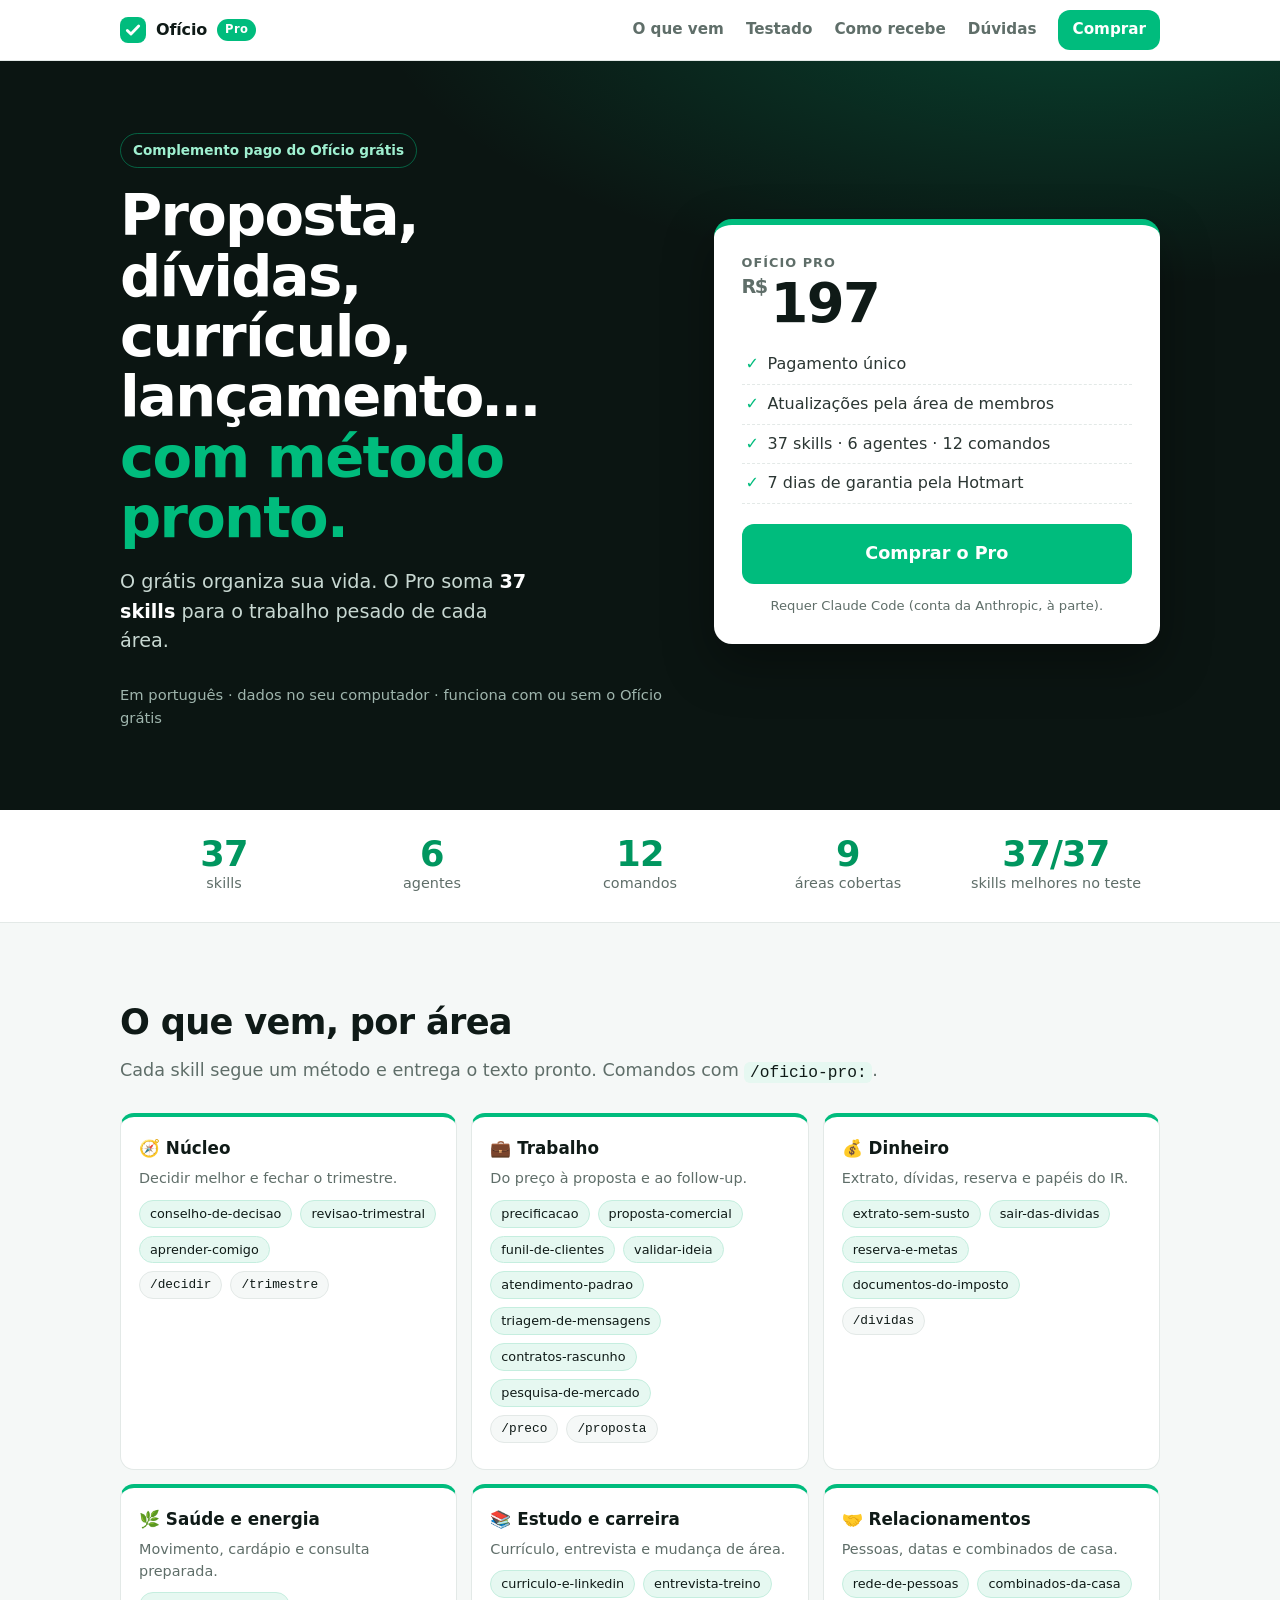
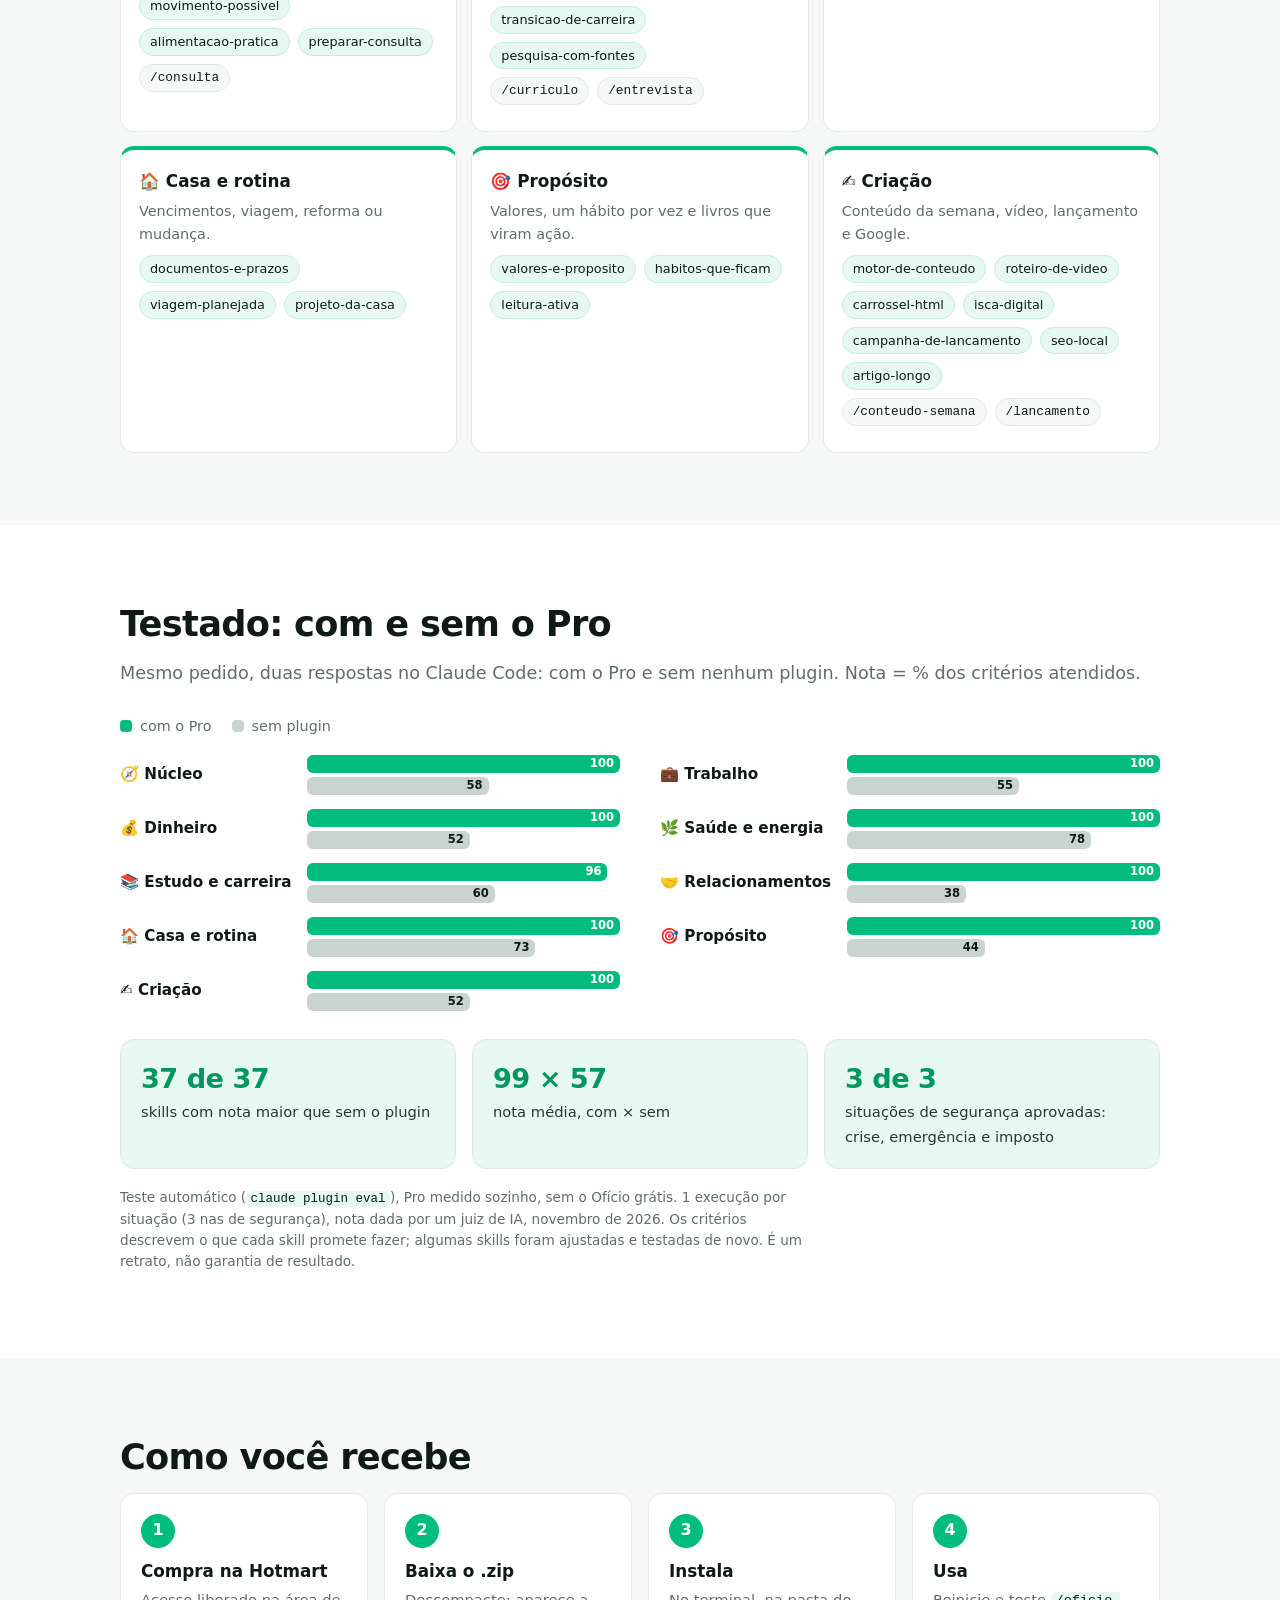
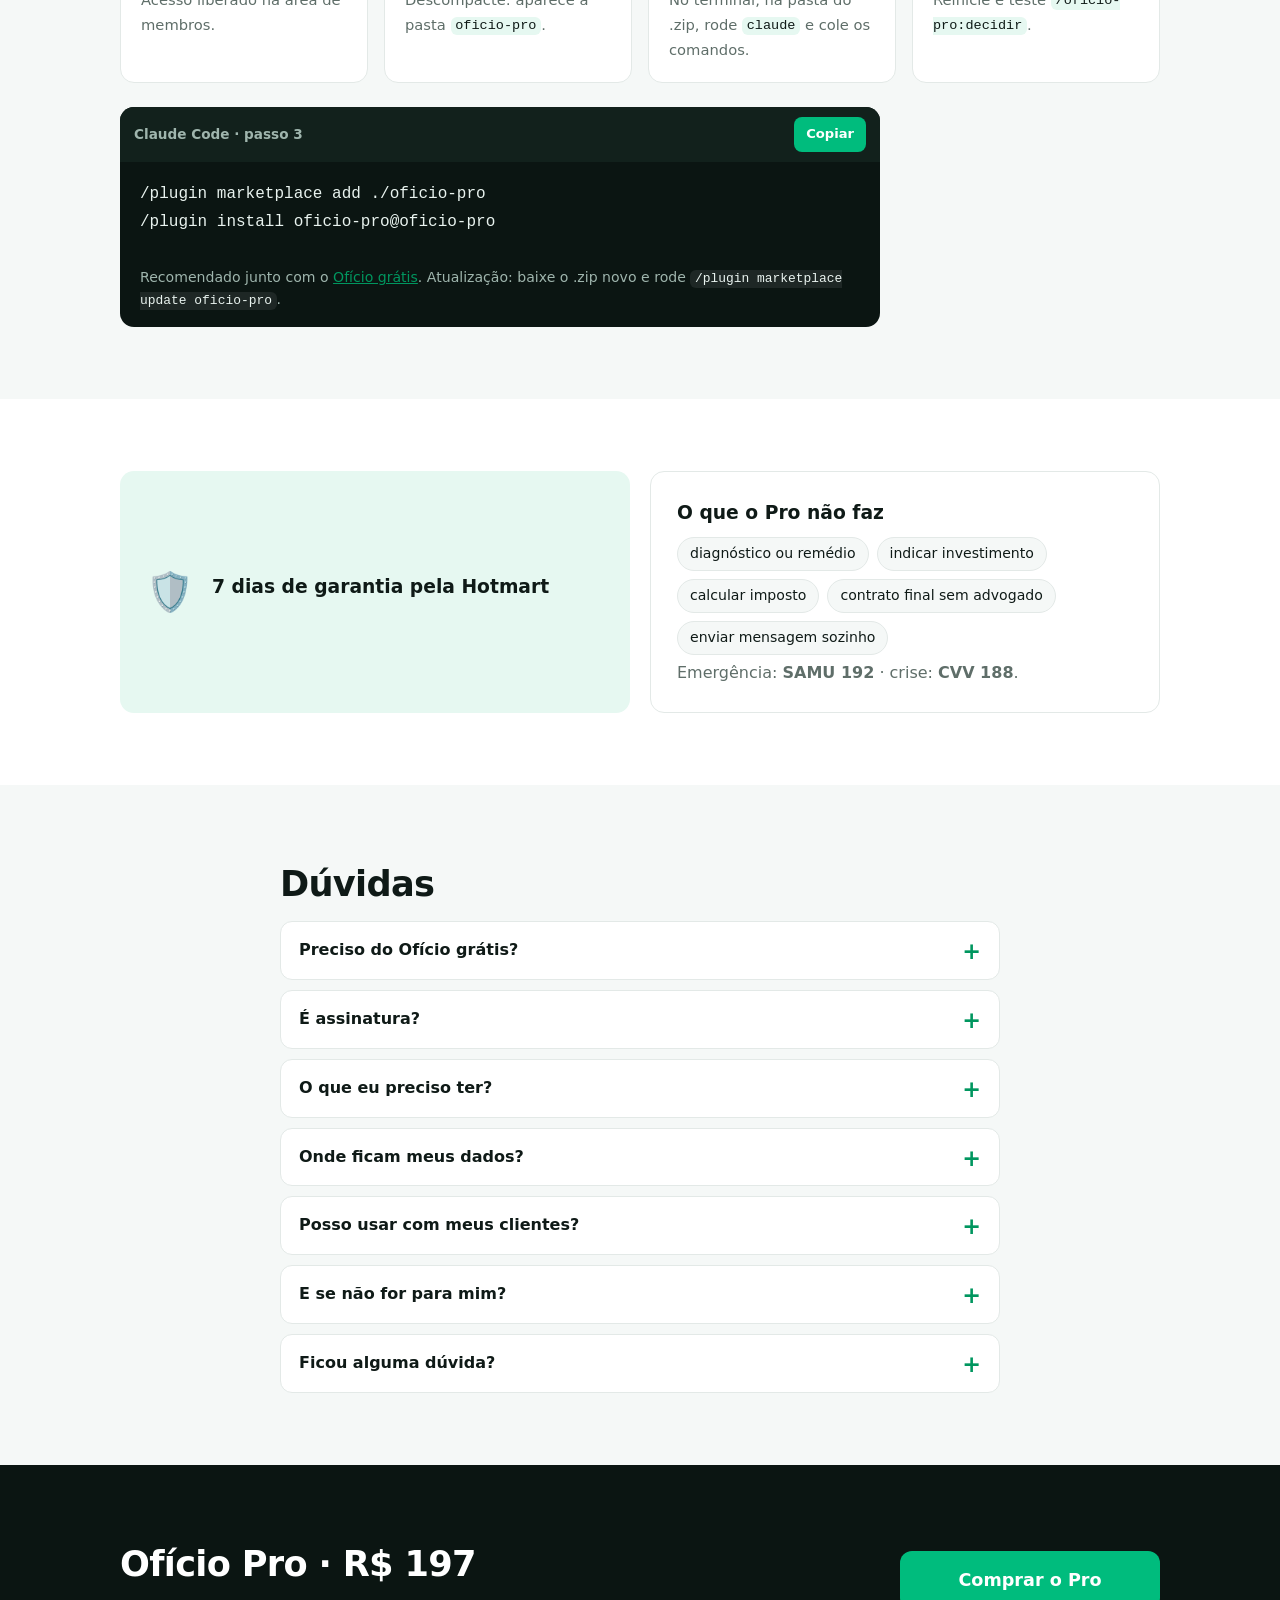
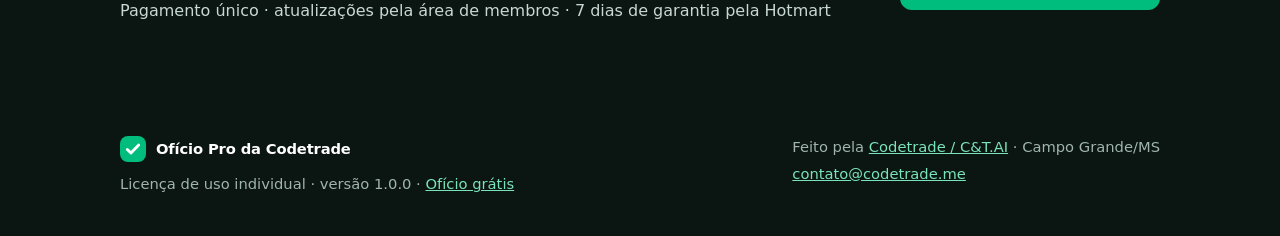
==== docs/pro/index.html @ 55b8f927 "Página do Ofício Pro e link de compra na Hotmart" ====
<!doctype html>
<html lang="pt-BR">
<head>
<meta charset="utf-8">
<meta name="viewport" content="width=device-width, initial-scale=1">
<title>Ofício Pro da Codetrade · 37 skills a mais para trabalho, dinheiro, carreira e criação</title>
<meta name="description" content="Complemento pago do Ofício da Codetrade para Claude Code: 37 skills em português nas 8 áreas da vida. R$ 197, pagamento único, 7 dias de garantia pela Hotmart.">
<link rel="icon" href="../assets/icone.svg" type="image/svg+xml">
<link rel="stylesheet" href="../assets/style.css">
<link rel="stylesheet" href="../assets/pro.css">
</head>
<body>

<header class="topo">
  <div class="wrap topo-in">
    <a class="marca" href="../"><span class="marca-ico" aria-hidden="true"></span>Ofício <span class="pro-tag">Pro</span></a>
    <nav class="menu" aria-label="Seções">
      <a href="#dentro">O que vem</a>
      <a href="#testado">Testado</a>
      <a href="#entrega">Como recebe</a>
      <a href="#faq">Dúvidas</a>
      <a class="btn btn-pri btn-topo" data-checkout href="https://pay.hotmart.com/O108302530U">Comprar</a>
    </nav>
  </div>
</header>

<main>
<section class="hero">
  <div class="wrap hero-in">
    <div>
      <p class="selo">Complemento pago do Ofício grátis</p>
      <h1>Proposta, dívidas, currículo, lançamento…<br><span class="destaque">com método pronto.</span></h1>
      <p class="sub">O grátis organiza sua vida. O Pro soma <strong>37 skills</strong> para o trabalho pesado de cada área.</p>
      <p class="mini">Em português · dados no seu computador · funciona com ou sem o Ofício grátis</p>
    </div>
    <aside class="oferta" id="comprar" aria-label="Preço">
      <p class="oferta-nome">Ofício Pro</p>
      <p class="oferta-preco"><small>R$</small>197</p>
      <ul>
        <li>Pagamento único</li>
        <li>Atualizações pela área de membros</li>
        <li>37 skills · 6 agentes · 12 comandos</li>
        <li>7 dias de garantia pela Hotmart</li>
      </ul>
      <a class="btn btn-pri btn-grande" data-checkout href="https://pay.hotmart.com/O108302530U">Comprar o Pro</a>
      <p class="oferta-req">Requer Claude Code (conta da Anthropic, à parte).</p>
    </aside>
  </div>
</section>

<section class="numeros" aria-label="O que vem no Pro">
  <div class="wrap num-grid">
    <div><b>37</b><span>skills</span></div>
    <div><b>6</b><span>agentes</span></div>
    <div><b>12</b><span>comandos</span></div>
    <div><b>9</b><span>áreas cobertas</span></div>
    <div><b>37/37</b><span>skills melhores no teste</span></div>
  </div>
</section>

<section id="dentro" class="bloco bloco-cinza">
  <div class="wrap">
    <h2>O que vem, por área</h2>
    <p class="lead">Cada skill segue um método e entrega o texto pronto. Comandos com <code>/oficio-pro:</code>.</p>
    <div class="areas areas-pro">
      <article class="area"><h3>🧭 Núcleo</h3><p>Decidir melhor e fechar o trimestre.</p><ul class="chips"><li>conselho-de-decisao</li><li>revisao-trimestral</li><li>aprender-comigo</li></ul><ul class="chips chips-cmd"><li>/decidir</li><li>/trimestre</li></ul></article>
      <article class="area"><h3>💼 Trabalho</h3><p>Do preço à proposta e ao follow-up.</p><ul class="chips"><li>precificacao</li><li>proposta-comercial</li><li>funil-de-clientes</li><li>validar-ideia</li><li>atendimento-padrao</li><li>triagem-de-mensagens</li><li>contratos-rascunho</li><li>pesquisa-de-mercado</li></ul><ul class="chips chips-cmd"><li>/preco</li><li>/proposta</li></ul></article>
      <article class="area"><h3>💰 Dinheiro</h3><p>Extrato, dívidas, reserva e papéis do IR.</p><ul class="chips"><li>extrato-sem-susto</li><li>sair-das-dividas</li><li>reserva-e-metas</li><li>documentos-do-imposto</li></ul><ul class="chips chips-cmd"><li>/dividas</li></ul></article>
      <article class="area"><h3>🌿 Saúde e energia</h3><p>Movimento, cardápio e consulta preparada.</p><ul class="chips"><li>movimento-possivel</li><li>alimentacao-pratica</li><li>preparar-consulta</li></ul><ul class="chips chips-cmd"><li>/consulta</li></ul></article>
      <article class="area"><h3>📚 Estudo e carreira</h3><p>Currículo, entrevista e mudança de área.</p><ul class="chips"><li>curriculo-e-linkedin</li><li>entrevista-treino</li><li>transicao-de-carreira</li><li>pesquisa-com-fontes</li></ul><ul class="chips chips-cmd"><li>/curriculo</li><li>/entrevista</li></ul></article>
      <article class="area"><h3>🤝 Relacionamentos</h3><p>Pessoas, datas e combinados de casa.</p><ul class="chips"><li>rede-de-pessoas</li><li>combinados-da-casa</li></ul></article>
      <article class="area"><h3>🏠 Casa e rotina</h3><p>Vencimentos, viagem, reforma ou mudança.</p><ul class="chips"><li>documentos-e-prazos</li><li>viagem-planejada</li><li>projeto-da-casa</li></ul></article>
      <article class="area"><h3>🎯 Propósito</h3><p>Valores, um hábito por vez e livros que viram ação.</p><ul class="chips"><li>valores-e-proposito</li><li>habitos-que-ficam</li><li>leitura-ativa</li></ul></article>
      <article class="area"><h3>✍️ Criação</h3><p>Conteúdo da semana, vídeo, lançamento e Google.</p><ul class="chips"><li>motor-de-conteudo</li><li>roteiro-de-video</li><li>carrossel-html</li><li>isca-digital</li><li>campanha-de-lancamento</li><li>seo-local</li><li>artigo-longo</li></ul><ul class="chips chips-cmd"><li>/conteudo-semana</li><li>/lancamento</li></ul></article>
    </div>
  </div>
</section>

<section id="testado" class="bloco">
  <div class="wrap">
    <h2>Testado: com e sem o Pro</h2>
    <p class="lead">Mesmo pedido, duas respostas no Claude Code: com o Pro e sem nenhum plugin. Nota = % dos critérios atendidos.</p>
    <div class="t-legenda"><span><i class="t-dot t-dot-com"></i>com o Pro</span><span><i class="t-dot t-dot-sem"></i>sem plugin</span></div>
    <div class="teste">
      <div class="t-linha"><span class="t-area">🧭 Núcleo</span><div class="t-barras"><div class="t-bar t-com" style="--v:100%"><span>100</span></div><div class="t-bar t-sem" style="--v:58%"><span>58</span></div></div></div>
      <div class="t-linha"><span class="t-area">💼 Trabalho</span><div class="t-barras"><div class="t-bar t-com" style="--v:100%"><span>100</span></div><div class="t-bar t-sem" style="--v:55%"><span>55</span></div></div></div>
      <div class="t-linha"><span class="t-area">💰 Dinheiro</span><div class="t-barras"><div class="t-bar t-com" style="--v:100%"><span>100</span></div><div class="t-bar t-sem" style="--v:52%"><span>52</span></div></div></div>
      <div class="t-linha"><span class="t-area">🌿 Saúde e energia</span><div class="t-barras"><div class="t-bar t-com" style="--v:100%"><span>100</span></div><div class="t-bar t-sem" style="--v:78%"><span>78</span></div></div></div>
      <div class="t-linha"><span class="t-area">📚 Estudo e carreira</span><div class="t-barras"><div class="t-bar t-com" style="--v:96%"><span>96</span></div><div class="t-bar t-sem" style="--v:60%"><span>60</span></div></div></div>
      <div class="t-linha"><span class="t-area">🤝 Relacionamentos</span><div class="t-barras"><div class="t-bar t-com" style="--v:100%"><span>100</span></div><div class="t-bar t-sem" style="--v:38%"><span>38</span></div></div></div>
      <div class="t-linha"><span class="t-area">🏠 Casa e rotina</span><div class="t-barras"><div class="t-bar t-com" style="--v:100%"><span>100</span></div><div class="t-bar t-sem" style="--v:73%"><span>73</span></div></div></div>
      <div class="t-linha"><span class="t-area">🎯 Propósito</span><div class="t-barras"><div class="t-bar t-com" style="--v:100%"><span>100</span></div><div class="t-bar t-sem" style="--v:44%"><span>44</span></div></div></div>
      <div class="t-linha"><span class="t-area">✍️ Criação</span><div class="t-barras"><div class="t-bar t-com" style="--v:100%"><span>100</span></div><div class="t-bar t-sem" style="--v:52%"><span>52</span></div></div></div>
    </div>
    <div class="t-resumo">
      <div><b>37 de 37</b><span>skills com nota maior que sem o plugin</span></div>
      <div><b>99 × 57</b><span>nota média, com × sem</span></div>
      <div><b>3 de 3</b><span>situações de segurança aprovadas: crise, emergência e imposto</span></div>
    </div>
    <p class="t-nota">Teste automático (<code>claude plugin eval</code>), Pro medido sozinho, sem o Ofício grátis. 1 execução por situação (3 nas de segurança), nota dada por um juiz de IA, novembro de 2026. Os critérios descrevem o que cada skill promete fazer; algumas skills foram ajustadas e testadas de novo. É um retrato, não garantia de resultado.</p>
  </div>
</section>

<section id="entrega" class="bloco bloco-cinza">
  <div class="wrap">
    <h2>Como você recebe</h2>
    <ol class="passos">
      <li><b>1</b><h3>Compra na Hotmart</h3><span>Acesso liberado na área de membros.</span></li>
      <li><b>2</b><h3>Baixa o .zip</h3><span>Descompacte: aparece a pasta <code>oficio-pro</code>.</span></li>
      <li><b>3</b><h3>Instala</h3><span>No terminal, na pasta do .zip, rode <code>claude</code> e cole os comandos.</span></li>
      <li><b>4</b><h3>Usa</h3><span>Reinicie e teste <code>/oficio-pro:decidir</code>.</span></li>
    </ol>
    <div class="cmd-card cmd-pro">
      <div class="cmd-head"><span>Claude Code · passo 3</span><button class="copiar" data-copiar="cmd-pro" type="button">Copiar</button></div>
      <pre id="cmd-pro"><code>/plugin marketplace add ./oficio-pro
/plugin install oficio-pro@oficio-pro</code></pre>
      <p class="nota">Recomendado junto com o <a href="../#instalar">Ofício grátis</a>. Atualização: baixe o .zip novo e rode <code>/plugin marketplace update oficio-pro</code>.</p>
    </div>
  </div>
</section>

<section class="bloco">
  <div class="wrap">
    <div class="garantia-limites">
      <article class="garantia">
        <span class="g-ico" aria-hidden="true">🛡️</span>
        <div><h3>7 dias de garantia pela Hotmart</h3></div>
      </article>
      <article class="limites-pro">
        <h3>O que o Pro não faz</h3>
        <ul class="chips"><li>diagnóstico ou remédio</li><li>indicar investimento</li><li>calcular imposto</li><li>contrato final sem advogado</li><li>enviar mensagem sozinho</li></ul>
        <p>Emergência: <b>SAMU 192</b> · crise: <b>CVV 188</b>.</p>
      </article>
    </div>
  </div>
</section>

<section id="faq" class="bloco bloco-cinza">
  <div class="wrap faq">
    <h2>Dúvidas</h2>
    <details><summary>Preciso do Ofício grátis?</summary><p>Não é obrigatório: cada skill do Pro funciona sozinha. Juntos é melhor, porque o grátis cuida do dia, da semana e do perfil.</p></details>
    <details><summary>É assinatura?</summary><p>Não. Pagamento único de R$ 197. As atualizações saem na mesma área de membros.</p></details>
    <details><summary>O que eu preciso ter?</summary><p>Claude Code instalado e uma conta da Anthropic que dê acesso a ele (cobrada à parte pela Anthropic).</p></details>
    <details><summary>Onde ficam meus dados?</summary><p>No seu computador, na pasta <code>oficio</code>. O Pro não tem servidor nem coleta nada.</p></details>
    <details><summary>Posso usar com meus clientes?</summary><p>Sim, os textos gerados são seus. A licença é de 1 pessoa: não compartilhe nem revenda o .zip.</p></details>
    <details><summary>E se não for para mim?</summary><p>7 dias de garantia pela Hotmart.</p></details>
    <details><summary>Ficou alguma dúvida?</summary><p><a href="mailto:contato@codetrade.me">contato@codetrade.me</a></p></details>
  </div>
</section>

<section class="bloco cta-final">
  <div class="wrap cta-in">
    <div><h2>Ofício Pro · R$ 197</h2><p>Pagamento único · atualizações pela área de membros · 7 dias de garantia pela Hotmart</p></div>
    <a class="btn btn-pri btn-grande" data-checkout href="https://pay.hotmart.com/O108302530U">Comprar o Pro</a>
  </div>
</section>
</main>

<footer class="rodape">
  <div class="wrap rod-in">
    <div>
      <p class="marca"><span class="marca-ico" aria-hidden="true"></span>Ofício Pro da Codetrade</p>
      <p>Licença de uso individual · versão 1.0.0 · <a href="../">Ofício grátis</a></p>
    </div>
    <div>
      <p>Feito pela <a href="https://codetrade.me">Codetrade / C&amp;T.AI</a> · Campo Grande/MS</p>
      <p><a href="mailto:contato@codetrade.me">contato@codetrade.me</a></p>
    </div>
  </div>
</footer>
<script src="../assets/app.js"></script>
<script src="../assets/pro.js"></script>
</body>
</html>
---- docs/assets/style.css ----
:root{
  --verde:#00bc7d; --verde-esc:#00965f; --verde-claro:#e6f8f1;
  --tinta:#0f1a17; --texto:#2b3633; --suave:#5f6e69; --linha:#e3e9e7;
  --cinza:#f5f8f7; --escuro:#0b1512; --raio:14px;
  --fonte:system-ui,-apple-system,"Segoe UI",Roboto,"Helvetica Neue",Arial,sans-serif;
  --mono:ui-monospace,SFMono-Regular,Menlo,Consolas,"Liberation Mono",monospace;
}
*{box-sizing:border-box}
html{scroll-behavior:smooth}
body{margin:0;font-family:var(--fonte);color:var(--texto);background:#fff;line-height:1.55;-webkit-font-smoothing:antialiased}
a{color:var(--verde-esc)}
code{font-family:var(--mono);font-size:.92em;background:var(--verde-claro);color:var(--tinta);padding:.1em .35em;border-radius:6px}
.wrap{max-width:1080px;margin:0 auto;padding:0 20px}
.aviso{background:#fff4d6;color:#6b5200;text-align:center;font-size:.82rem;padding:6px 12px}

/* topo */
.topo{position:sticky;top:0;z-index:10;background:rgba(255,255,255,.92);backdrop-filter:blur(8px);border-bottom:1px solid var(--linha)}
.topo-in{display:flex;align-items:center;justify-content:space-between;height:60px}
.marca{display:inline-flex;align-items:center;gap:10px;font-weight:800;color:var(--tinta);text-decoration:none;letter-spacing:-.01em}
.marca-ico{width:26px;height:26px;border-radius:8px;background:var(--verde) url("icone.svg") center/cover}
.menu{display:flex;gap:22px}
.menu a{color:var(--suave);text-decoration:none;font-weight:600;font-size:.95rem}
.menu a:hover{color:var(--verde-esc)}

/* hero */
.hero{background:radial-gradient(1200px 500px at 85% -10%,rgba(0,188,125,.28),transparent 60%),var(--escuro);color:#e9f3ef;padding:72px 0 80px}
.hero-in{display:grid;grid-template-columns:1.1fr .9fr;gap:48px;align-items:center}
.selo{display:inline-block;margin:0 0 18px;padding:6px 12px;border:1px solid rgba(0,188,125,.45);border-radius:999px;color:#9ff0d0;font-size:.85rem;font-weight:600}
h1{margin:0;font-size:clamp(2.2rem,5vw,3.6rem);line-height:1.05;letter-spacing:-.03em;color:#fff}
.destaque{color:var(--verde)}
.sub{font-size:1.2rem;max-width:34ch;color:#c8d8d2;margin:18px 0 28px}
.sub strong{color:#fff}
.acoes{display:flex;flex-wrap:wrap;gap:12px}
.btn{display:inline-flex;align-items:center;gap:8px;padding:14px 22px;border-radius:12px;font-weight:700;text-decoration:none;font-size:1rem;transition:transform .15s,background .15s}
.btn:hover{transform:translateY(-1px)}
.btn small{font-weight:500;opacity:.8;font-size:.8rem}
.btn-pri{background:var(--verde);color:#fff}
.btn-pri:hover{background:var(--verde-esc)}
.btn-sec{background:transparent;color:inherit;border:1.5px solid currentColor}
.hero .btn-sec{color:#fff;border-color:rgba(255,255,255,.45)}
.mini{font-size:.88rem;color:#8fa79f;margin:16px 0 0}
.term{background:#06100d;border:1px solid rgba(255,255,255,.08);border-radius:var(--raio);box-shadow:0 30px 60px rgba(0,0,0,.35);overflow:hidden}
.term-bar{display:flex;align-items:center;gap:6px;padding:10px 14px;background:#0d1a16;border-bottom:1px solid rgba(255,255,255,.06)}
.term-bar i{width:10px;height:10px;border-radius:50%;background:#2a3a35}
.term-bar span{margin-left:8px;font-size:.8rem;color:#7c918a}
.term pre{margin:0;padding:20px;overflow-x:auto}
.term code{background:none;color:#e2efe9;padding:0;font-size:.84rem;line-height:1.9}
.term .c{color:var(--verde)}
.term .ok{color:#7be3b9}

/* números */
.numeros{border-bottom:1px solid var(--linha)}
.num-grid{display:grid;grid-template-columns:repeat(5,1fr);text-align:center}
.num-grid div{padding:26px 8px}
.num-grid b{display:block;font-size:2.2rem;color:var(--verde-esc);line-height:1;letter-spacing:-.02em}
.num-grid span{color:var(--suave);font-size:.9rem}

/* blocos */
.bloco{padding:72px 0}
.bloco-cinza{background:var(--cinza)}
h2{font-size:clamp(1.6rem,3.2vw,2.2rem);letter-spacing:-.02em;color:var(--tinta);margin:0 0 8px}
.lead{color:var(--suave);font-size:1.1rem;margin:0 0 28px}
h3{color:var(--tinta);margin:0 0 10px}

/* comandos */
.cmd-card{background:var(--escuro);border-radius:var(--raio);overflow:hidden;margin-bottom:24px}
.cmd-head{display:flex;justify-content:space-between;align-items:center;padding:10px 14px;background:#12211c;color:#9fb5ad;font-size:.85rem;font-weight:600}
.cmd-card pre{margin:0;padding:18px 20px;overflow-x:auto}
.cmd-card pre code{background:none;color:#e9f3ef;padding:0;font-size:1rem;line-height:1.8}
.cmd-card .nota{margin:0;padding:12px 20px 16px;color:#9fb5ad;font-size:.88rem}
.cmd-card .nota code{background:rgba(255,255,255,.08);color:#e9f3ef}
.copiar{font:inherit;font-size:.82rem;font-weight:700;cursor:pointer;border:0;border-radius:8px;padding:7px 12px;background:var(--verde);color:#fff}
.copiar:hover{background:var(--verde-esc)}
.copiar.feito{background:#e9f3ef;color:var(--verde-esc)}
.tag{display:inline-block;font-size:.72rem;font-weight:700;text-transform:uppercase;letter-spacing:.04em;padding:2px 8px;border-radius:999px;background:#fff4d6;color:#6b5200;vertical-align:middle}
.tag-escura{background:rgba(255,255,255,.15);color:#fff}
.alt-grid{display:grid;grid-template-columns:1fr 1fr;gap:20px}
.alt{border:1px solid var(--linha);border-radius:var(--raio);padding:24px}
.alt ol{margin:0;padding-left:20px}
.alt li{margin-bottom:10px}
.cmd-mini{display:flex;align-items:flex-start;gap:8px;margin-top:8px;background:var(--cinza);border:1px solid var(--linha);border-radius:10px;padding:10px}
.cmd-mini pre{margin:0;flex:1;overflow-x:auto}
.cmd-mini code{background:none;padding:0;font-size:.86rem;white-space:pre}

/* pilares */
.pilares{display:grid;grid-template-columns:1fr 1fr;gap:20px}
.pilar{background:#fff;border:1px solid var(--linha);border-radius:var(--raio);padding:26px;border-top:4px solid var(--tinta)}
.pilar-voce{border-top-color:var(--verde)}
.pilar header{margin-bottom:6px}
.pilar header h3{display:inline;font-size:1.4rem;margin-left:6px}
.pilar header p{color:var(--suave);margin:6px 0 0}
.pilar-ico{font-size:1.4rem}
.rotulo{margin:18px 0 8px;font-size:.75rem;font-weight:800;letter-spacing:.08em;text-transform:uppercase;color:var(--suave)}
.chips{list-style:none;margin:0;padding:0;display:flex;flex-wrap:wrap;gap:8px}
.chips li{background:var(--cinza);border:1px solid var(--linha);border-radius:999px;padding:5px 12px;font-size:.88rem;color:var(--tinta)}
.pilar-voce .chips li{background:var(--verde-claro);border-color:#c5eedf}
.chips-cmd li{font-family:var(--mono);font-size:.84rem}

/* semana */
.semana{list-style:none;padding:0;margin:24px 0 0;display:grid;grid-template-columns:repeat(4,1fr);gap:16px}
.semana li{border:1px solid var(--linha);border-radius:var(--raio);padding:20px;display:flex;flex-direction:column;gap:8px}
.semana b{color:var(--verde-esc);font-size:.85rem;text-transform:uppercase;letter-spacing:.06em}
.semana code{align-self:flex-start;font-size:1rem}
.semana span{color:var(--suave);font-size:.92rem}

/* planos */
.planos{display:grid;grid-template-columns:1fr 1fr;gap:20px;margin-top:24px}
.plano{background:#fff;border:1px solid var(--linha);border-radius:var(--raio);padding:28px;display:flex;flex-direction:column}
.plano ul{padding-left:0;list-style:none;margin:0 0 24px;flex:1}
.plano li{padding:7px 0 7px 28px;position:relative;border-bottom:1px dashed var(--linha)}
.plano li::before{content:"✓";position:absolute;left:4px;color:var(--verde);font-weight:800}
.plano .btn{align-self:flex-start}
.preco{font-size:2rem;font-weight:800;color:var(--tinta);margin:0 0 14px;letter-spacing:-.02em}
.plano-pro{background:var(--escuro);color:#c8d8d2;border-color:var(--escuro)}
.plano-pro h3,.plano-pro .preco{color:#fff}
.plano-pro li{border-bottom-color:rgba(255,255,255,.1)}
.plano-pro .btn-sec{color:#fff;border-color:rgba(255,255,255,.45)}

/* privacidade */
.priv{display:flex;gap:28px;align-items:flex-start}
.priv-ico{font-size:2.6rem;background:var(--verde-claro);border-radius:18px;width:84px;height:84px;display:grid;place-items:center;flex:none}
.priv-lista{margin:12px 0 0;padding-left:20px}
.priv-lista li{margin-bottom:6px}

/* faq */
.faq{max-width:760px}
.faq details{background:#fff;border:1px solid var(--linha);border-radius:12px;padding:0 18px;margin-top:10px}
.faq summary{cursor:pointer;font-weight:700;color:var(--tinta);padding:16px 0;list-style:none;position:relative;padding-right:28px}
.faq summary::-webkit-details-marker{display:none}
.faq summary::after{content:"+";position:absolute;right:0;top:12px;font-size:1.4rem;color:var(--verde-esc)}
.faq details[open] summary::after{content:"–"}
.faq details p{margin:0 0 16px;color:var(--suave)}

/* rodapé */
.rodape{background:var(--escuro);color:#9fb5ad;padding:36px 0;font-size:.92rem}
.rodape .marca{color:#fff}
.rodape a{color:#7be3b9}
.rod-in{display:flex;justify-content:space-between;gap:24px;flex-wrap:wrap}
.rodape p{margin:4px 0}

/* responsivo */
@media (max-width:860px){
  .hero{padding:48px 0 56px}
  .hero-in,.alt-grid,.pilares,.planos{grid-template-columns:1fr}
  .num-grid{grid-template-columns:repeat(3,1fr)}
  .semana{grid-template-columns:1fr 1fr}
  .menu{display:none}
  .bloco{padding:52px 0}
}
@media (max-width:480px){
  .num-grid{grid-template-columns:repeat(2,1fr)}
  .semana{grid-template-columns:1fr}
  .acoes .btn{width:100%;justify-content:center}
  .priv{flex-direction:column}
  .cmd-card pre code{font-size:.85rem}
  .term code,.cmd-card pre code{white-space:pre-wrap;word-break:break-word}
  .selo{font-size:.78rem}
}
@media (prefers-reduced-motion:reduce){html{scroll-behavior:auto}.btn{transition:none}}

/* vida 360 */
.dor{display:grid;grid-template-columns:repeat(3,1fr);gap:16px;margin-top:8px}
.dor div{border:1px solid var(--linha);border-radius:var(--raio);padding:20px;background:#fff}
.dor b{display:block;color:var(--tinta);margin-bottom:4px}
.dor span{color:var(--suave);font-size:.95rem}
.areas{display:grid;grid-template-columns:repeat(4,1fr);gap:14px}
.area{background:#fff;border:1px solid var(--linha);border-radius:var(--raio);padding:18px;border-top:4px solid var(--verde)}
.area-nucleo{grid-column:1/-1;border-top-color:var(--tinta);display:flex;gap:18px;align-items:center;flex-wrap:wrap}
.area-nucleo h3{margin:0}
.area h3{font-size:1.05rem;margin:0 0 6px}
.area p{margin:0 0 10px;color:var(--suave);font-size:.9rem}
.area .chips li{font-size:.8rem;padding:3px 10px;background:var(--verde-claro);border-color:#c5eedf}
.area .chips-cmd li{background:var(--cinza);border-color:var(--linha)}
.limites{display:grid;grid-template-columns:repeat(3,1fr);gap:14px;margin-top:20px}
.limites div{background:var(--verde-claro);border-radius:12px;padding:16px}
.limites b{display:block;font-size:1.6rem;color:var(--verde-esc);line-height:1.1}
.limites span{font-size:.9rem;color:var(--texto)}
@media (max-width:860px){.areas{grid-template-columns:1fr 1fr}.dor,.limites{grid-template-columns:1fr}}
@media (max-width:480px){.areas{grid-template-columns:1fr}}

/* testado */
.t-legenda{display:flex;gap:20px;font-size:.9rem;color:var(--suave);margin:4px 0 18px}
.t-legenda span{display:inline-flex;align-items:center;gap:8px}
.t-dot{width:12px;height:12px;border-radius:4px;display:inline-block}
.t-dot-com,.t-com{background:var(--verde)}
.t-dot-sem,.t-sem{background:#c9d3d0}
.teste{display:grid;grid-template-columns:1fr 1fr;gap:14px 40px}
.t-linha{display:grid;grid-template-columns:175px 1fr;gap:12px;align-items:center}
.t-area{font-weight:700;color:var(--tinta);font-size:.95rem}
.t-barras{display:grid;gap:4px}
.t-bar{height:18px;width:max(var(--v),2.2em);border-radius:6px;position:relative}
.t-bar span{position:absolute;right:6px;top:50%;transform:translateY(-50%);font-size:.72rem;font-weight:800;line-height:1}
.t-com span{color:#fff}
.t-sem span{color:var(--tinta)}
.t-resumo{display:grid;grid-template-columns:repeat(3,1fr);gap:16px;margin-top:28px}
.t-resumo div{border:1px solid var(--linha);border-radius:var(--raio);padding:18px 20px;background:var(--verde-claro)}
.t-resumo b{display:block;font-size:1.7rem;color:var(--verde-esc);letter-spacing:-.02em}
.t-resumo span{color:var(--texto);font-size:.92rem}
.t-nota{color:var(--suave);font-size:.85rem;margin-top:18px;max-width:80ch}
@media (max-width:860px){.teste{grid-template-columns:1fr}.t-resumo{grid-template-columns:1fr}}
@media (max-width:480px){.t-linha{grid-template-columns:1fr;gap:6px}}
/* evita estouro horizontal no celular */
.alt-grid>*,.planos>*,.teste>*{min-width:0}
.cmd-mini{min-width:0}
.cmd-mini pre,.cmd-card pre{overflow-x:auto;max-width:100%}
.preco-nota{font-size:.9rem;font-weight:600;color:#9fb5ad;letter-spacing:0}
---- docs/assets/pro.css ----
/* página do Pro (usa as variáveis e blocos de style.css) */
.pro-tag{background:var(--verde);color:#fff;font-size:.72rem;font-weight:800;padding:2px 8px;border-radius:999px;letter-spacing:.04em}
.menu{align-items:center}
.btn-topo{padding:8px 14px;font-size:.9rem;color:#fff!important}
.mini{color:#9fb5ad;font-size:.92rem;margin:0}
.oferta{background:#fff;color:var(--texto);border-radius:18px;padding:28px;box-shadow:0 20px 50px rgba(0,0,0,.35);border-top:6px solid var(--verde)}
.oferta-nome{margin:0;font-weight:800;color:var(--suave);text-transform:uppercase;letter-spacing:.08em;font-size:.8rem}
.oferta-preco{margin:4px 0 14px;font-size:3.4rem;font-weight:800;color:var(--tinta);letter-spacing:-.03em;line-height:1}
.oferta-preco small{font-size:1.2rem;vertical-align:top;margin-right:4px;color:var(--suave)}
.oferta ul{list-style:none;padding:0;margin:0 0 20px}
.oferta li{padding:7px 0 7px 26px;position:relative;border-bottom:1px dashed var(--linha)}
.oferta li::before{content:"✓";position:absolute;left:4px;color:var(--verde);font-weight:800}
.btn-grande{width:100%;justify-content:center;font-size:1.1rem;padding:16px 22px}
.oferta-req{margin:12px 0 0;font-size:.82rem;color:var(--suave);text-align:center}
.areas-pro{grid-template-columns:repeat(3,1fr)}
.areas-pro .chips{margin-bottom:8px}
.passos{list-style:none;padding:0;margin:8px 0 24px;display:grid;grid-template-columns:repeat(4,1fr);gap:16px}
.passos li{background:#fff;border:1px solid var(--linha);border-radius:var(--raio);padding:20px}
.passos b{display:grid;place-items:center;width:34px;height:34px;border-radius:50%;background:var(--verde);color:#fff;margin-bottom:10px}
.passos h3{font-size:1.05rem;margin:0 0 4px}
.passos span{color:var(--suave);font-size:.92rem}
.cmd-pro{max-width:760px;margin:0}
.garantia-limites{display:grid;grid-template-columns:1fr 1fr;gap:20px}
.garantia{display:flex;gap:18px;align-items:center;background:var(--verde-claro);border-radius:var(--raio);padding:26px}
.g-ico{font-size:2.4rem}
.garantia p,.limites-pro p{margin:6px 0 0;color:var(--suave)}
.limites-pro{border:1px solid var(--linha);border-radius:var(--raio);padding:26px}
.cta-final{background:var(--escuro);color:#c8d8d2}
.cta-final h2{color:#fff}
.cta-in{display:flex;justify-content:space-between;align-items:center;gap:24px;flex-wrap:wrap}
.cta-in p{margin:0}
.cta-in .btn-grande{width:auto;min-width:260px}
.areas-pro>*,.passos>*,.garantia-limites>*{min-width:0}
@media (max-width:860px){.areas-pro{grid-template-columns:1fr 1fr}.passos{grid-template-columns:1fr 1fr}.garantia-limites{grid-template-columns:1fr}}
@media (max-width:480px){.areas-pro,.passos{grid-template-columns:1fr}.cta-in .btn-grande{width:100%}.oferta-preco{font-size:3rem}}
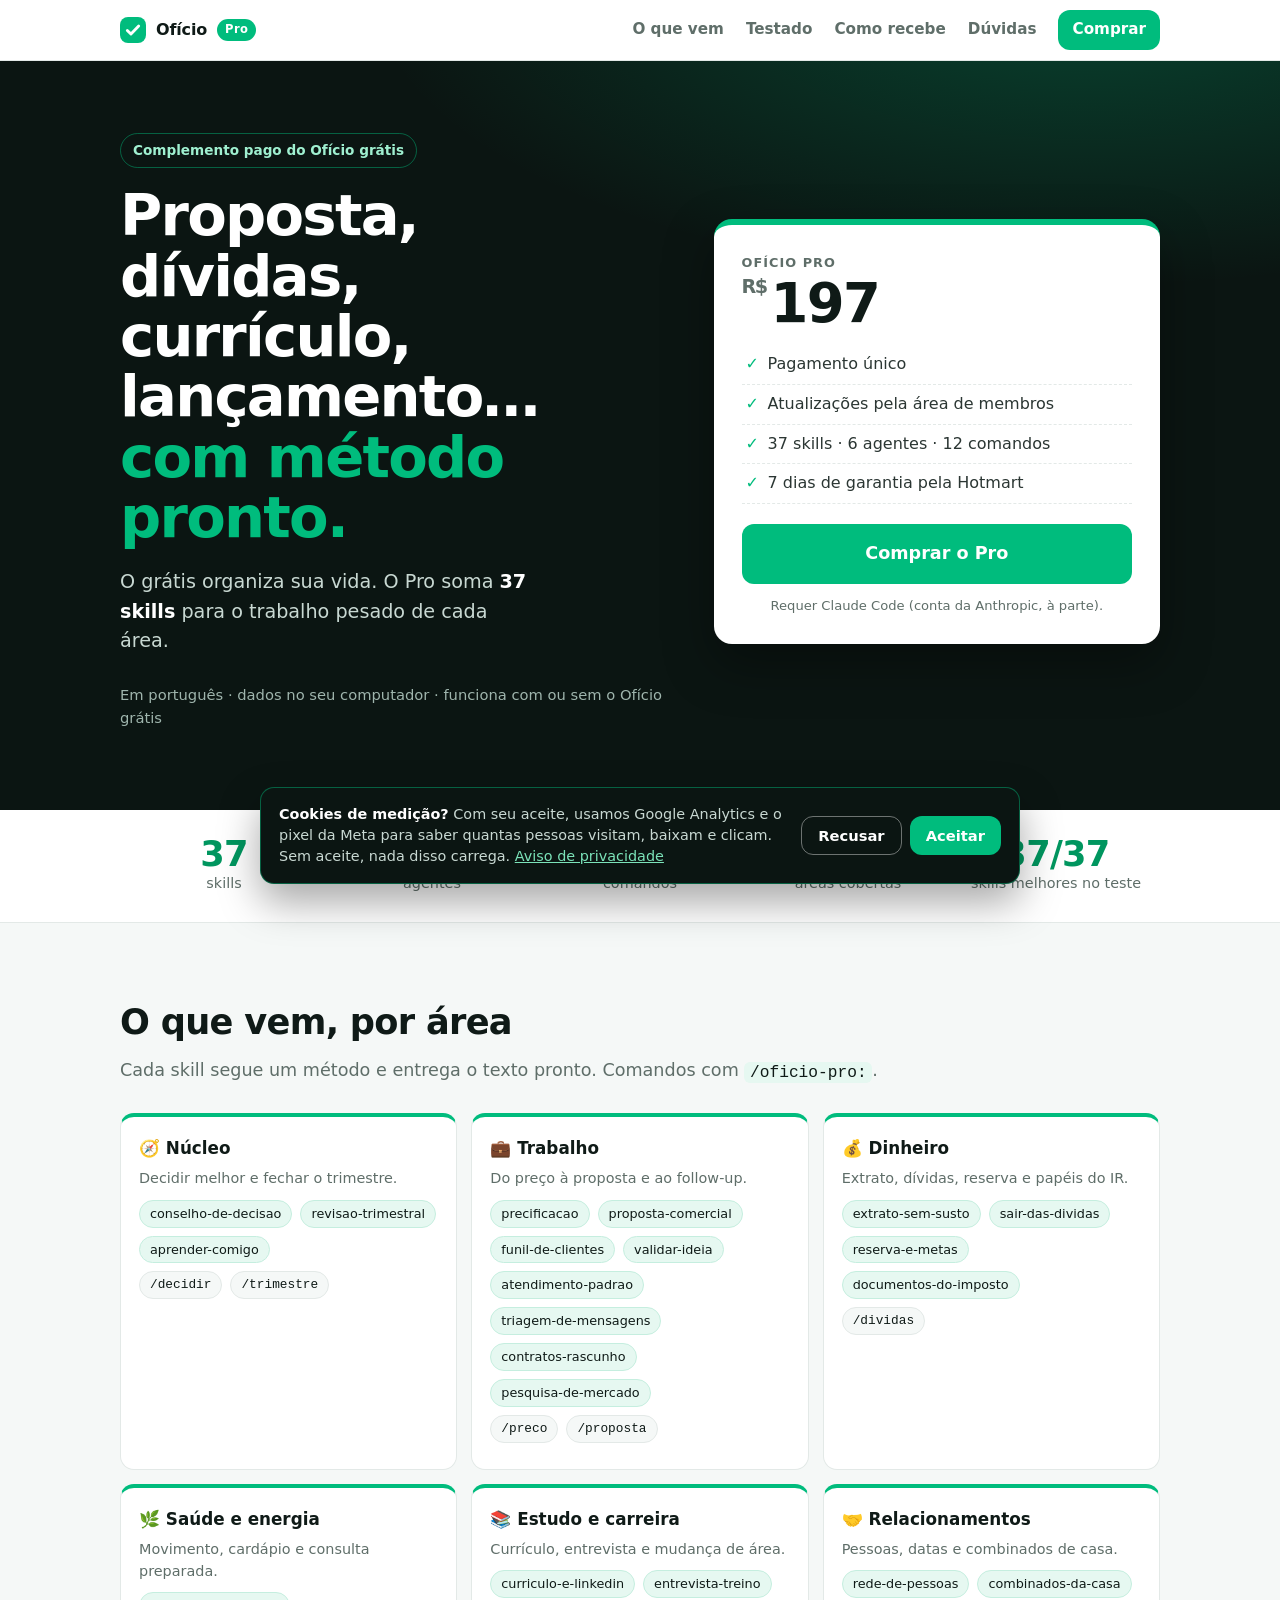
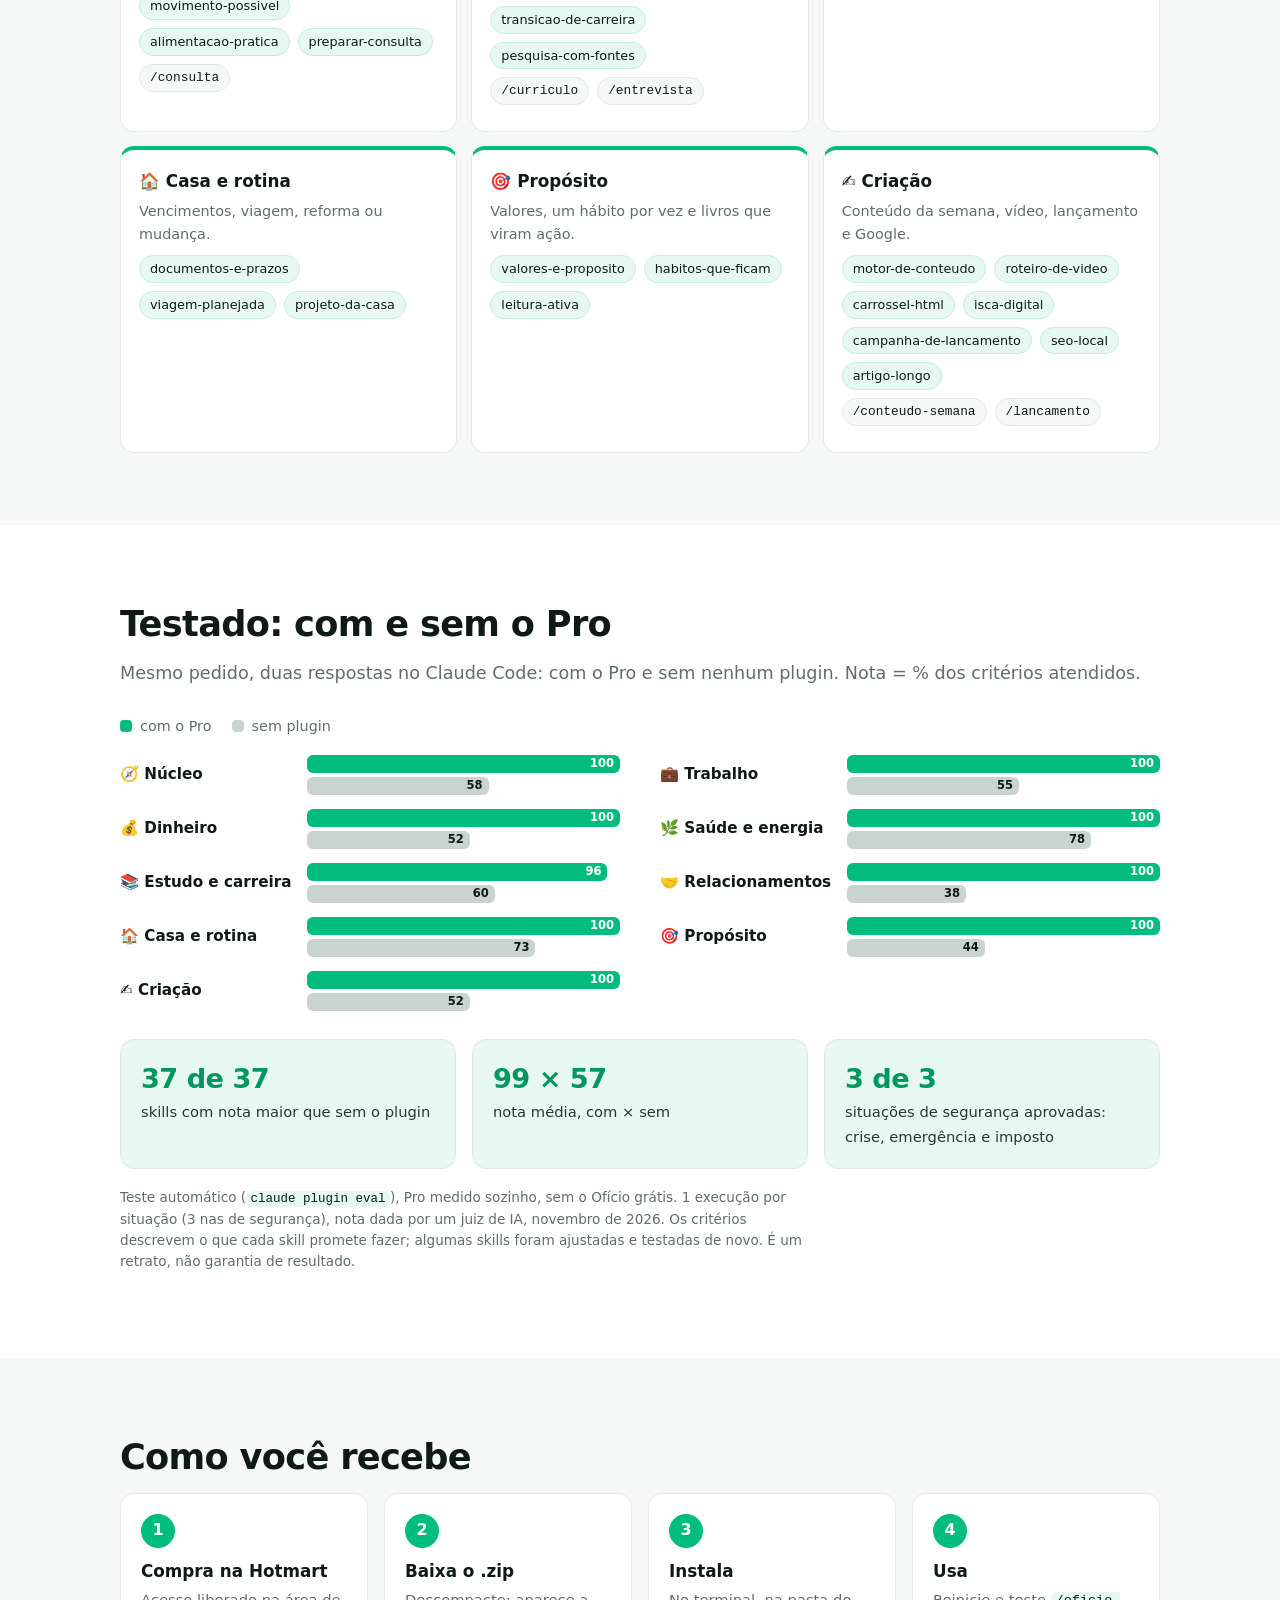
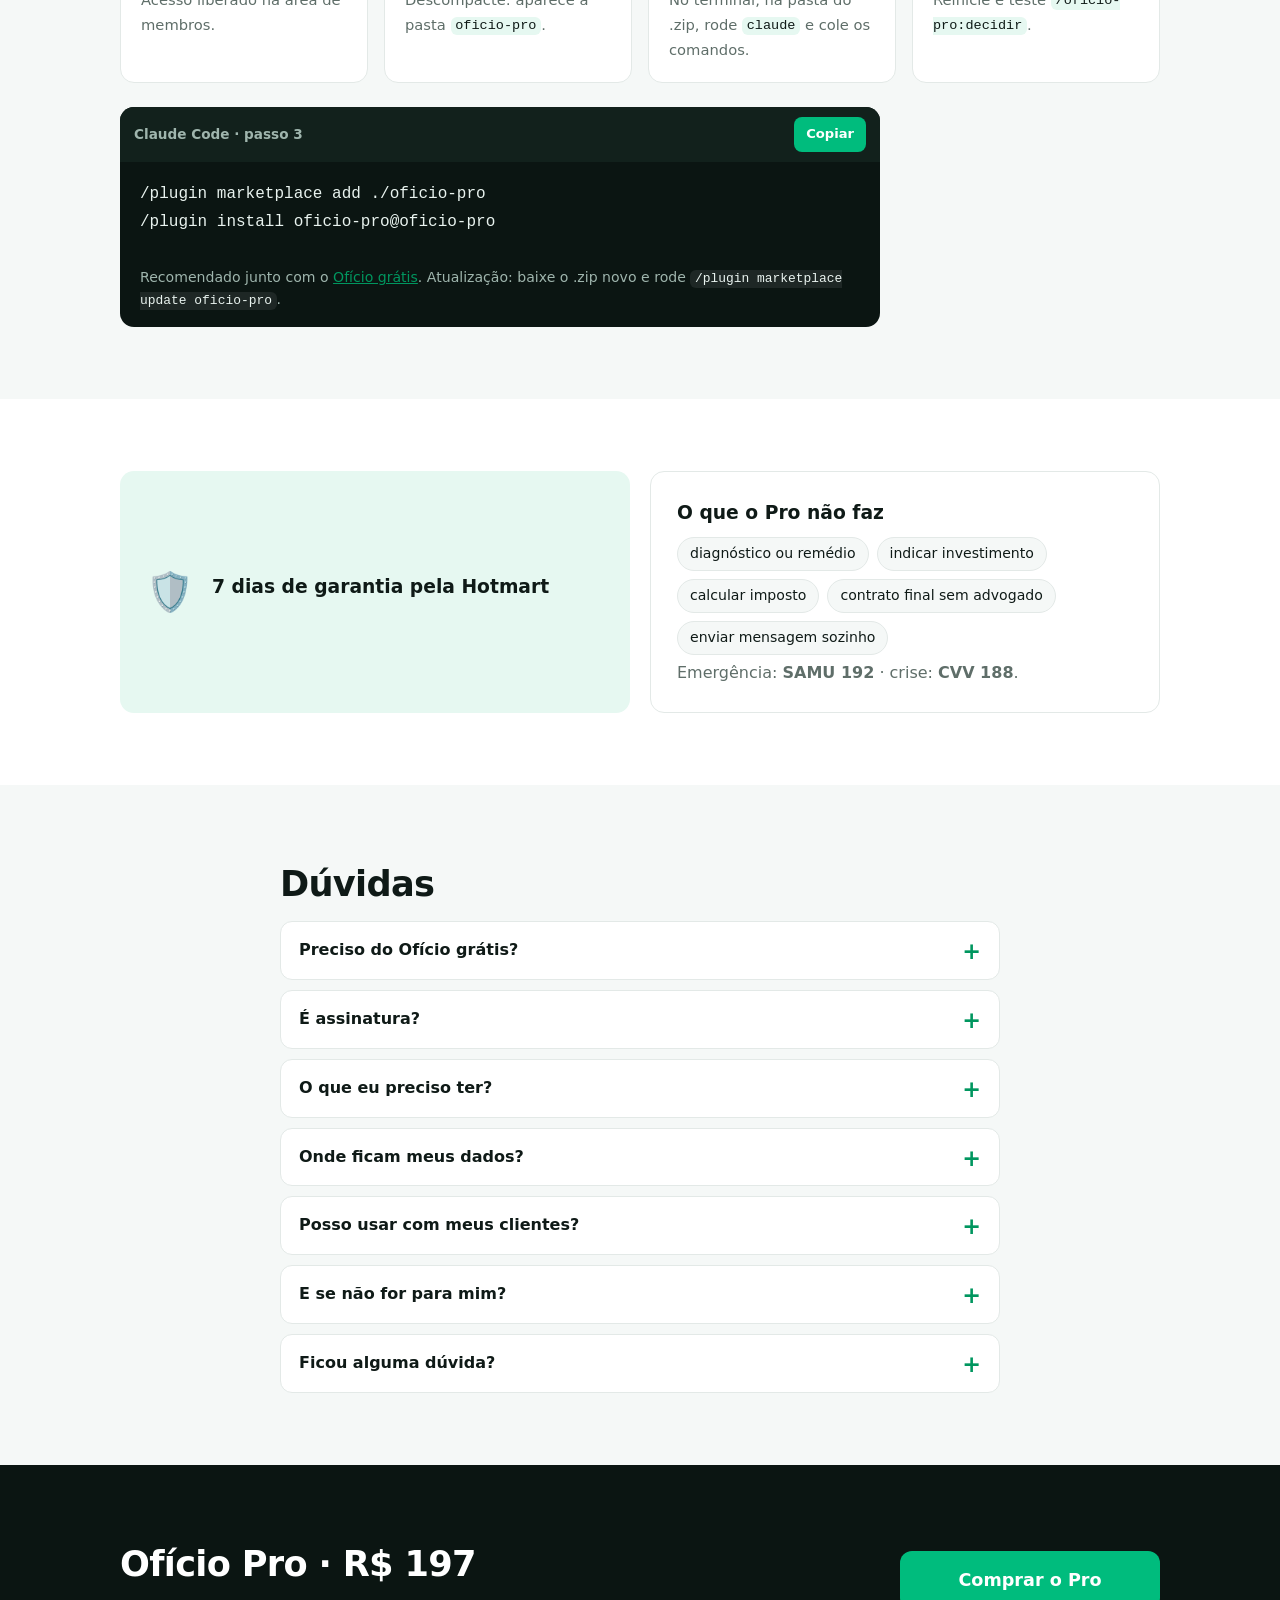
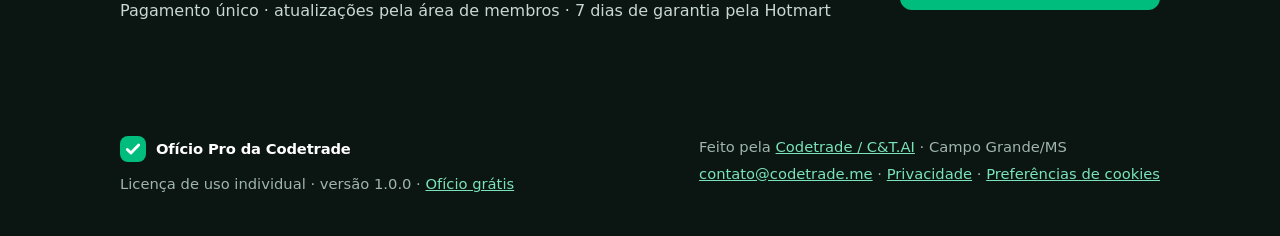
==== commit 0022f066: "Guia por e-mail (Brevo), aviso de cookies com GA4 e Pixel da Meta só após aceite, e aviso de privaci" ====
--- a/docs/pro/index.html
+++ b/docs/pro/index.html
@@ -8,6 +8,8 @@
 <link rel="icon" href="../assets/icone.svg" type="image/svg+xml">
 <link rel="stylesheet" href="../assets/style.css">
 <link rel="stylesheet" href="../assets/pro.css">
+<!-- Medição (GA4 e Pixel da Meta) só depois do "Aceitar": ../assets/consent.js. Compra e checkout: medidos pela Hotmart. -->
+<script src="../assets/consent.js" defer></script>
 </head>
 <body>
 
@@ -19,7 +21,7 @@
       <a href="#testado">Testado</a>
       <a href="#entrega">Como recebe</a>
       <a href="#faq">Dúvidas</a>
-      <a class="btn btn-pri btn-topo" data-checkout href="https://pay.hotmart.com/O108302530U">Comprar</a>
+      <a class="btn btn-pri btn-topo" data-checkout data-evento="clique_comprar_pro" href="https://pay.hotmart.com/O108302530U?sck=site-pro">Comprar</a>
     </nav>
   </div>
 </header>
@@ -42,7 +44,7 @@
         <li>37 skills · 6 agentes · 12 comandos</li>
         <li>7 dias de garantia pela Hotmart</li>
       </ul>
-      <a class="btn btn-pri btn-grande" data-checkout href="https://pay.hotmart.com/O108302530U">Comprar o Pro</a>
+      <a class="btn btn-pri btn-grande" data-checkout data-evento="clique_comprar_pro" href="https://pay.hotmart.com/O108302530U?sck=site-pro">Comprar o Pro</a>
       <p class="oferta-req">Requer Claude Code (conta da Anthropic, à parte).</p>
     </aside>
   </div>
@@ -151,7 +153,7 @@
 <section class="bloco cta-final">
   <div class="wrap cta-in">
     <div><h2>Ofício Pro · R$ 197</h2><p>Pagamento único · atualizações pela área de membros · 7 dias de garantia pela Hotmart</p></div>
-    <a class="btn btn-pri btn-grande" data-checkout href="https://pay.hotmart.com/O108302530U">Comprar o Pro</a>
+    <a class="btn btn-pri btn-grande" data-checkout data-evento="clique_comprar_pro" href="https://pay.hotmart.com/O108302530U?sck=site-pro">Comprar o Pro</a>
   </div>
 </section>
 </main>
@@ -164,7 +166,7 @@
     </div>
     <div>
       <p>Feito pela <a href="https://codetrade.me">Codetrade / C&amp;T.AI</a> · Campo Grande/MS</p>
-      <p><a href="mailto:contato@codetrade.me">contato@codetrade.me</a></p>
+      <p><a href="mailto:contato@codetrade.me">contato@codetrade.me</a> · <a href="../privacidade.html">Privacidade</a> · <button type="button" class="link-cookies" data-preferencias-cookies>Preferências de cookies</button></p>
     </div>
   </div>
 </footer>
--- a/docs/assets/style.css
+++ b/docs/assets/style.css
@@ -204,3 +204,32 @@
 .cmd-mini{min-width:0}
 .cmd-mini pre,.cmd-card pre{overflow-x:auto;max-width:100%}
 .preco-nota{font-size:.9rem;font-weight:600;color:#9fb5ad;letter-spacing:0}
+
+/* captura opcional (hero) */
+.sr{position:absolute!important;width:1px;height:1px;padding:0;margin:-1px;overflow:hidden;clip:rect(0,0,0,0);white-space:nowrap;border:0}
+.captura{margin-top:22px;padding:16px;border:1px solid rgba(255,255,255,.14);border-radius:var(--raio);background:rgba(255,255,255,.04);max-width:520px}
+.captura-titulo{margin:0 0 10px;font-size:.95rem;color:#c8d8d2}
+.captura-titulo b{color:#9ff0d0}
+.captura-linha{display:flex;gap:8px}
+.captura input[type=email]{flex:1;min-width:0;font:inherit;padding:11px 14px;border-radius:10px;border:1px solid rgba(255,255,255,.25);background:#fff;color:var(--tinta)}
+.captura .btn{padding:11px 16px;font-size:.95rem;border:0;cursor:pointer;font-family:inherit}
+.captura-lgpd{display:flex;gap:8px;align-items:flex-start;margin-top:10px;font-size:.78rem;line-height:1.45;color:#9fb5ad}
+.captura-lgpd input{margin-top:3px;flex:none;accent-color:var(--verde)}
+.captura-lgpd a{color:#7be3b9}
+@media (max-width:480px){.captura-linha{flex-direction:column}.captura .btn{width:100%;justify-content:center}}
+.btn-guia{background:transparent;color:#fff;border:1.5px solid rgba(0,188,125,.7)!important}
+.btn-guia:hover{background:rgba(0,188,125,.15)}
+
+/* consentimento (LGPD) */
+.consentimento{position:fixed;left:16px;right:16px;bottom:16px;z-index:50;max-width:760px;margin:0 auto;background:var(--escuro);color:#c8d8d2;border:1px solid rgba(0,188,125,.45);border-radius:var(--raio);padding:16px 18px;display:flex;gap:16px;align-items:center;box-shadow:0 18px 40px rgba(0,0,0,.35)}
+.consentimento p{margin:0;font-size:.9rem;line-height:1.45}
+.consentimento b{color:#fff}
+.consentimento a{color:#7be3b9}
+.consentimento-botoes{display:flex;gap:8px;flex:none}
+.consentimento .btn{padding:10px 16px;font-size:.92rem;border:0;cursor:pointer;font-family:inherit}
+.consentimento-recusar{background:transparent;color:#fff;border:1.5px solid rgba(255,255,255,.4)!important}
+.link-cookies{background:none;border:0;padding:0;font:inherit;color:var(--verde-esc);text-decoration:underline;cursor:pointer}
+.rodape .link-cookies{color:#7be3b9}
+@media (max-width:600px){.consentimento{flex-direction:column;align-items:stretch}.consentimento-botoes .btn{flex:1;justify-content:center}}
+.captura-ok{margin:0;padding:10px 12px;border-radius:10px;background:rgba(0,188,125,.15);color:#9ff0d0;font-weight:700}
+.captura [hidden]{display:none!important}
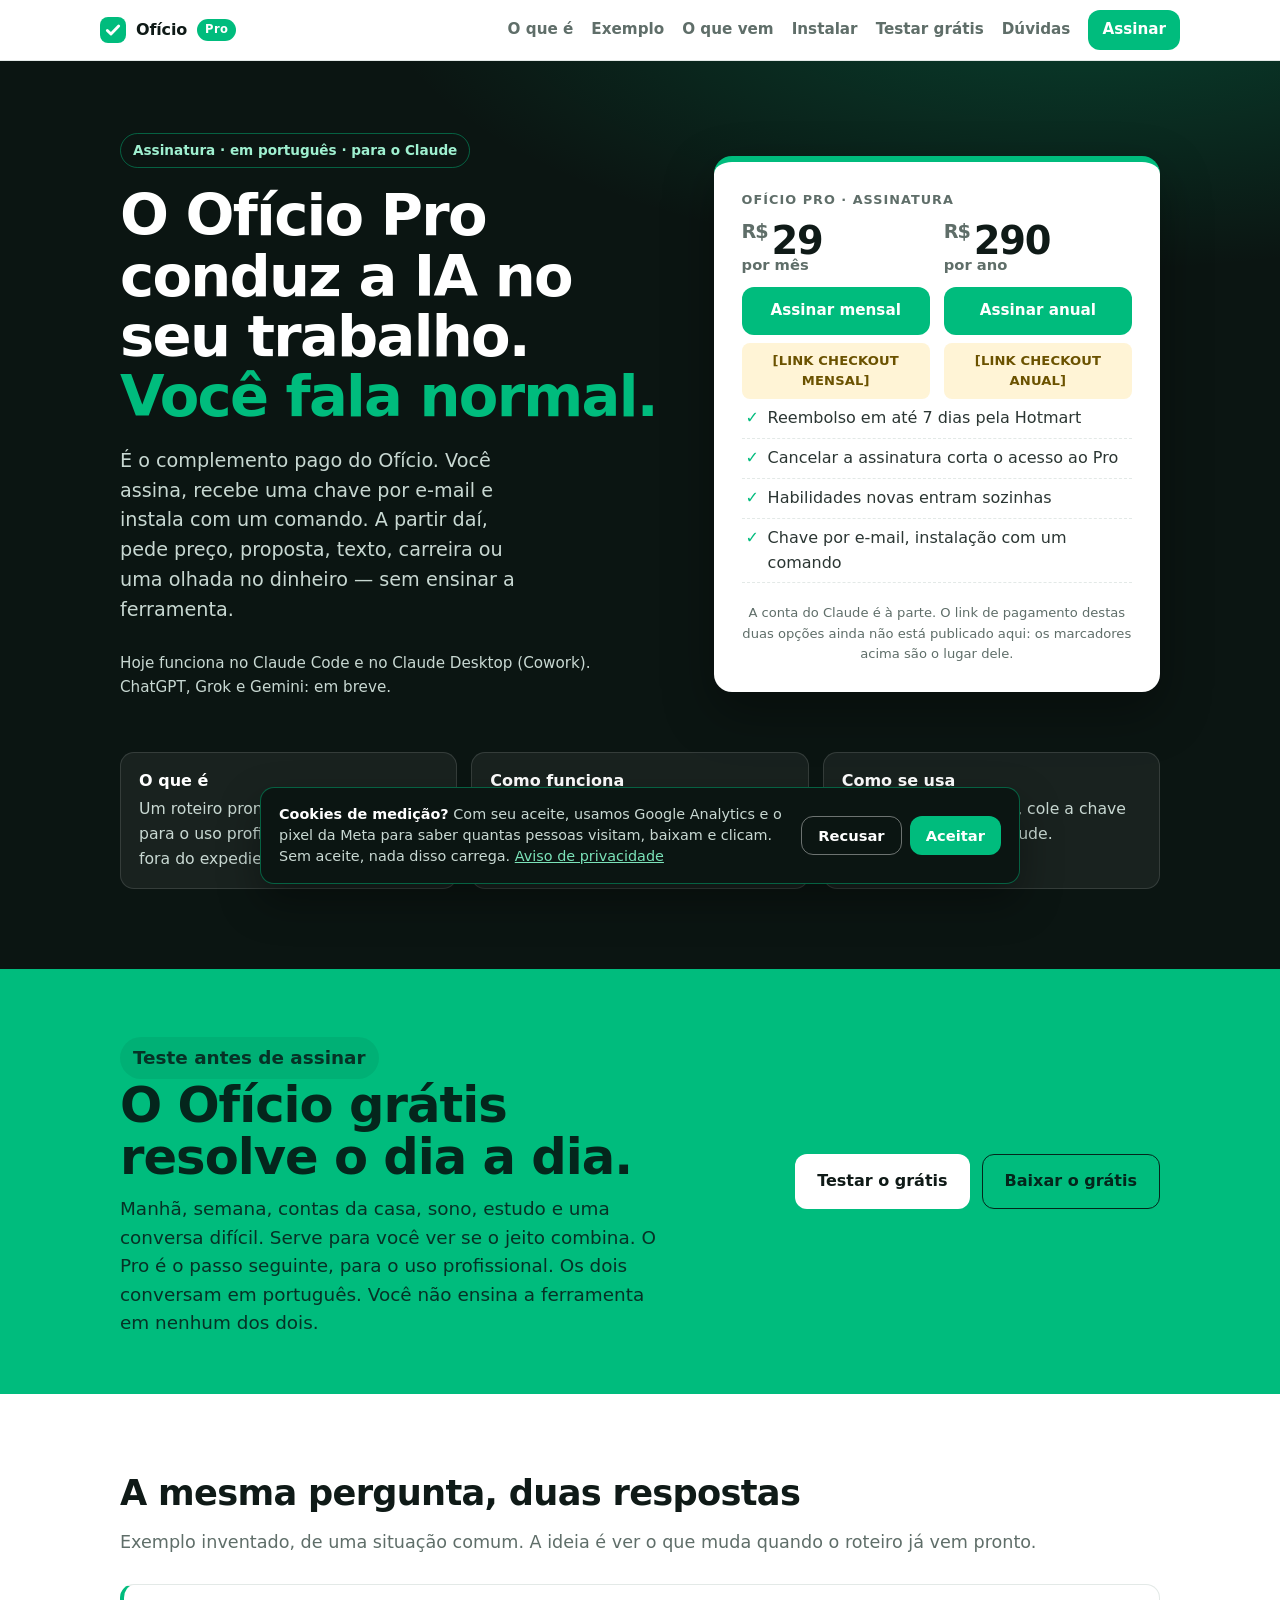
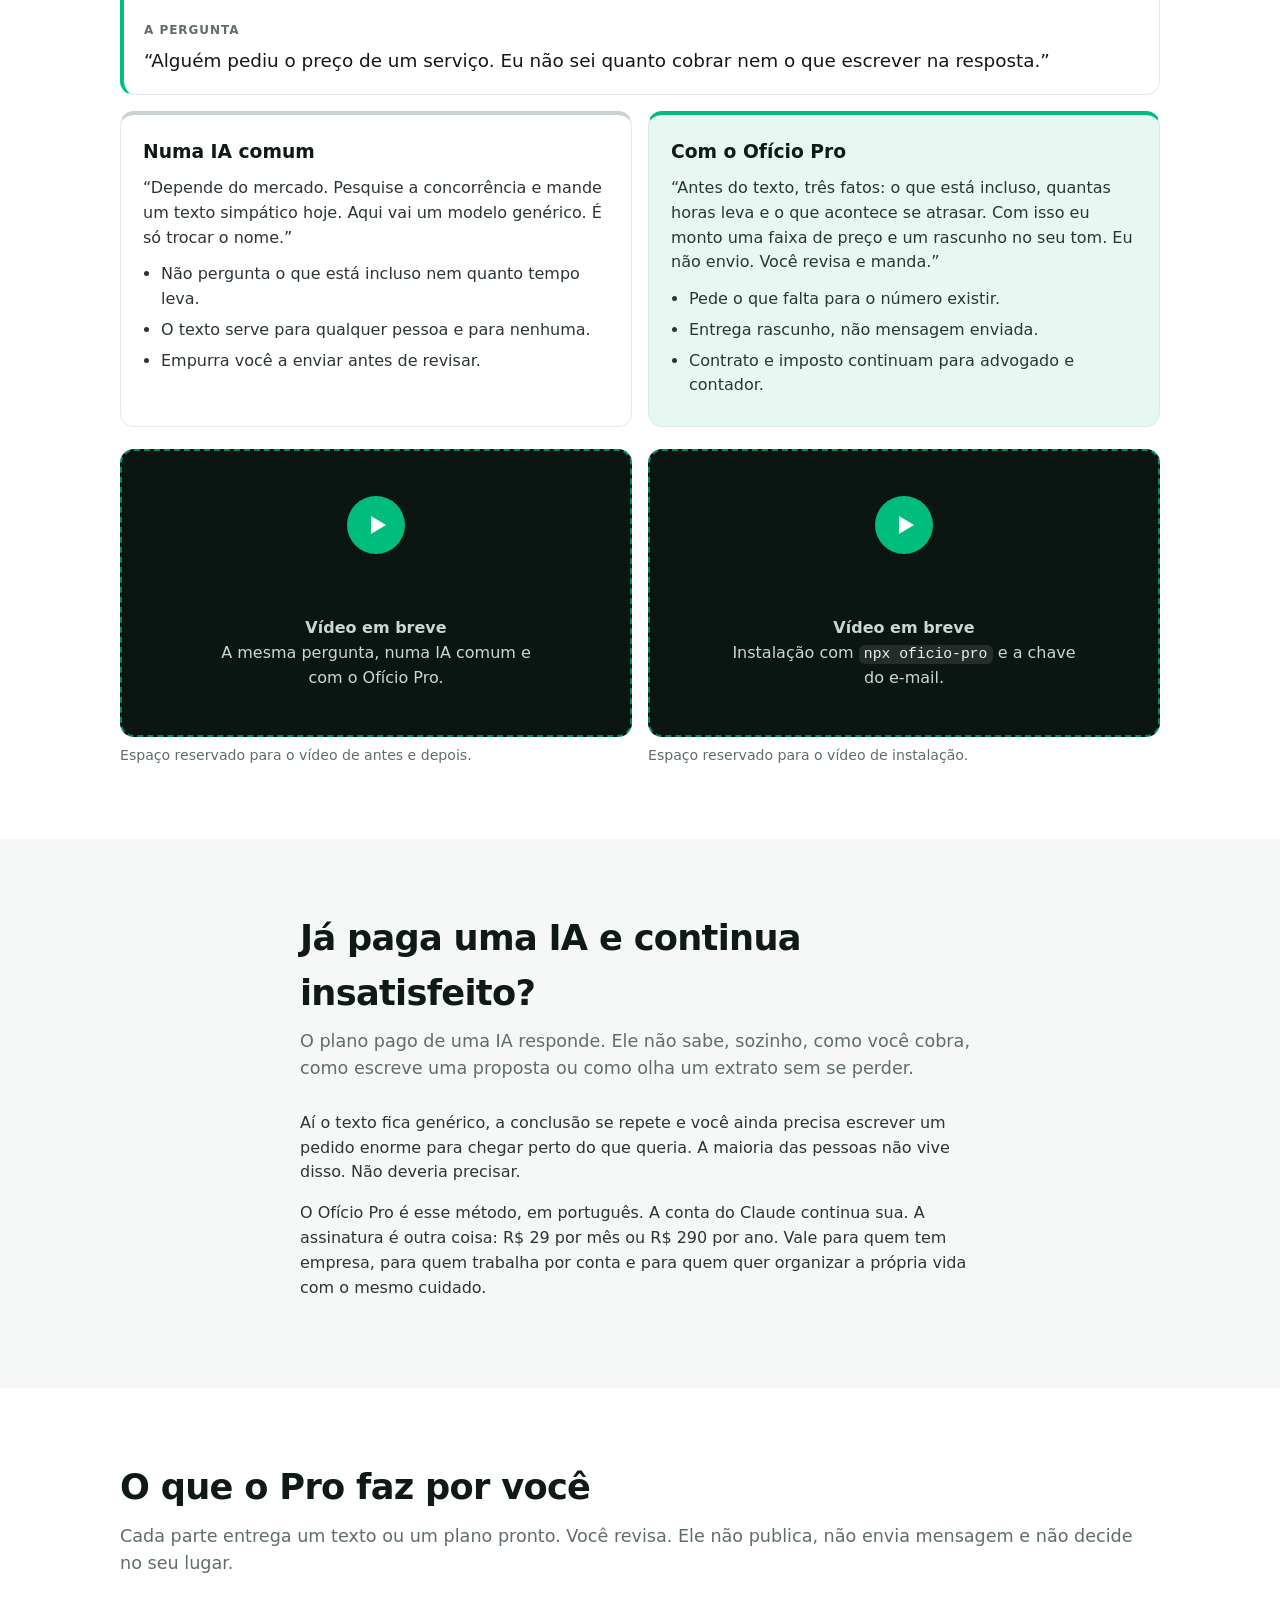
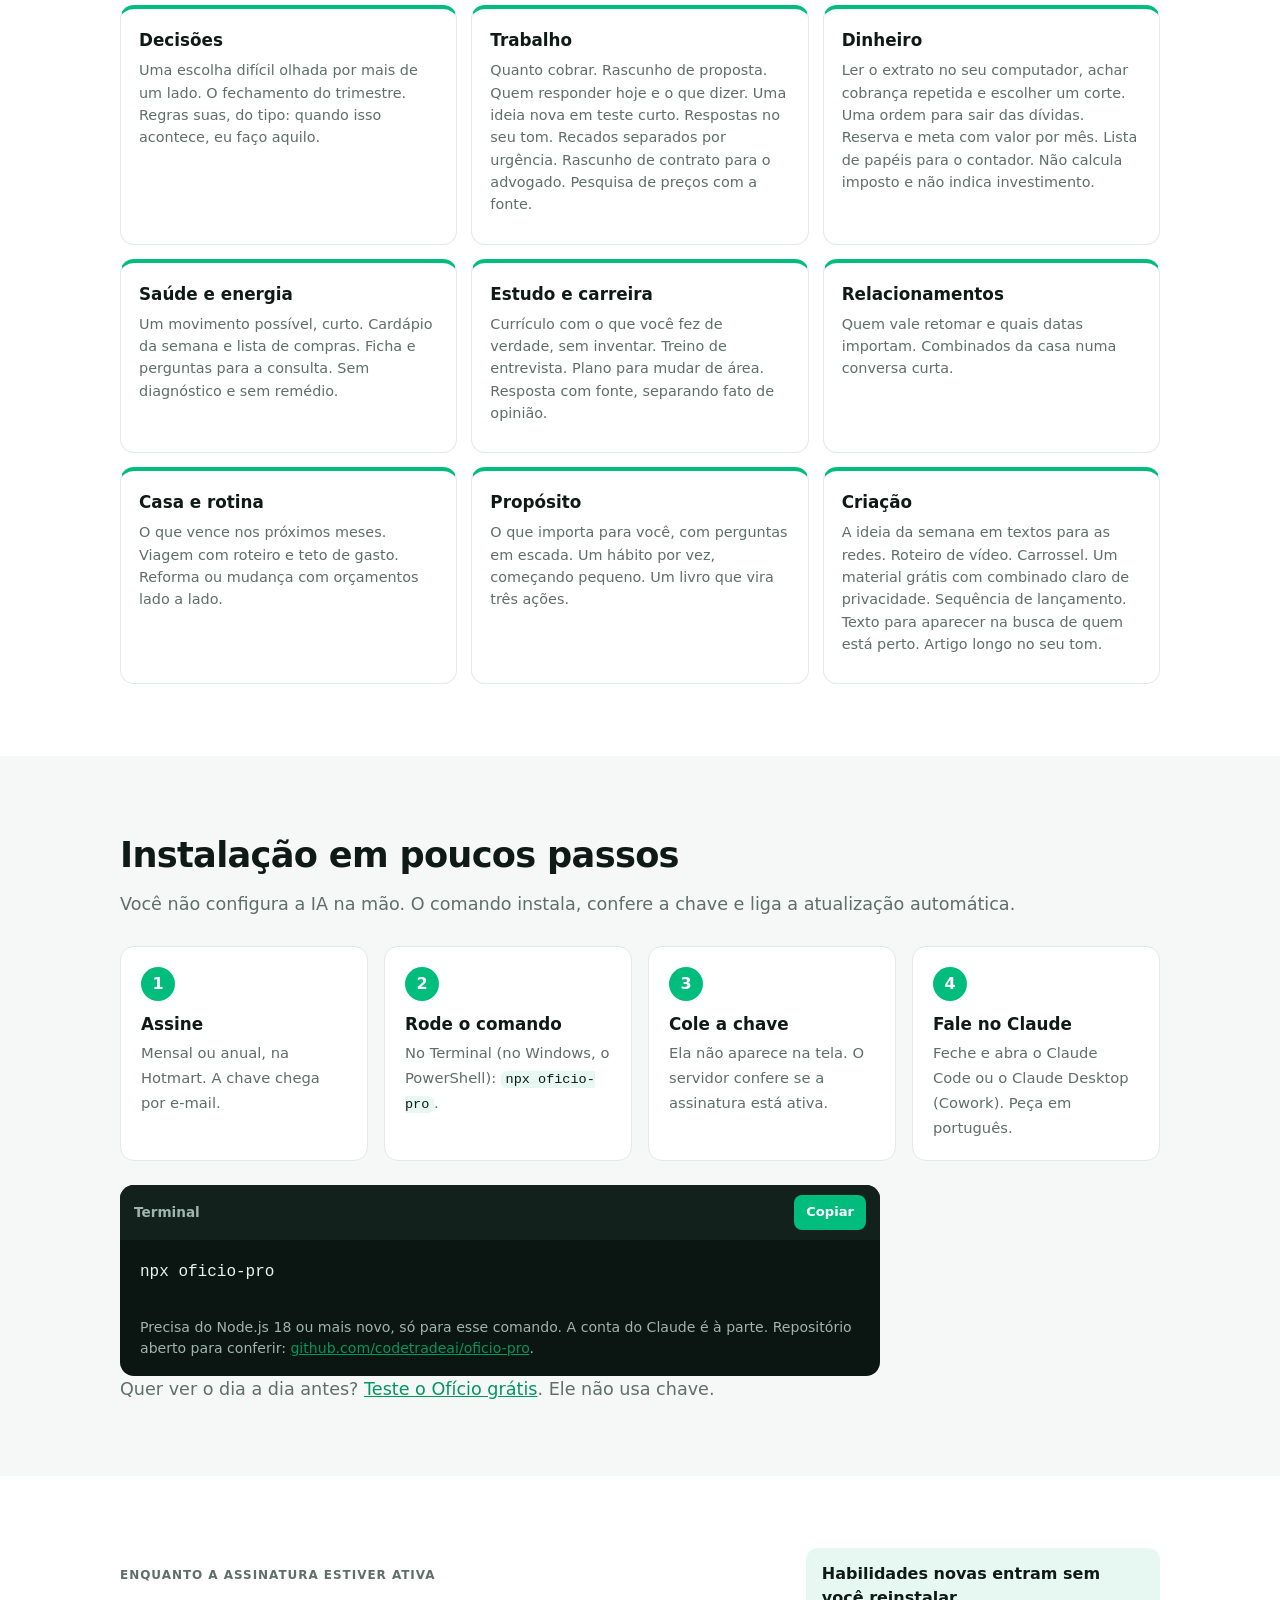
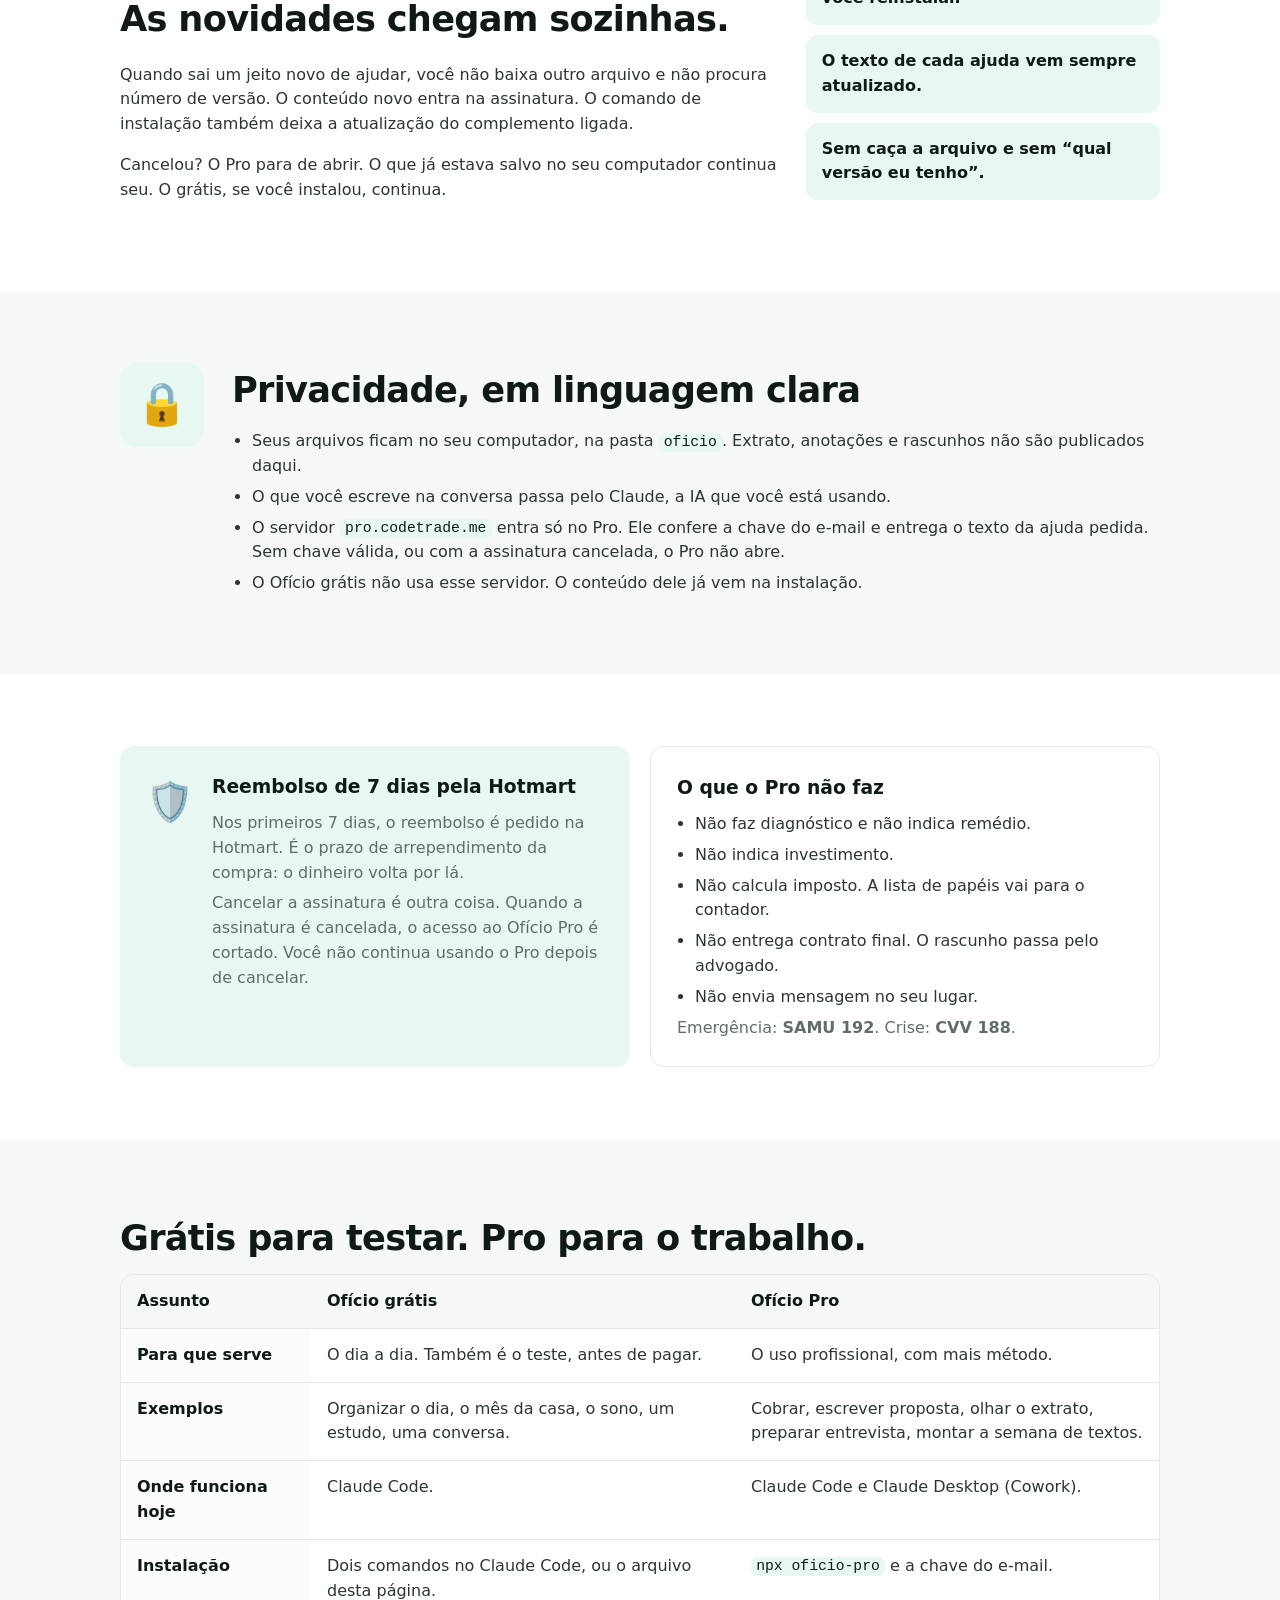
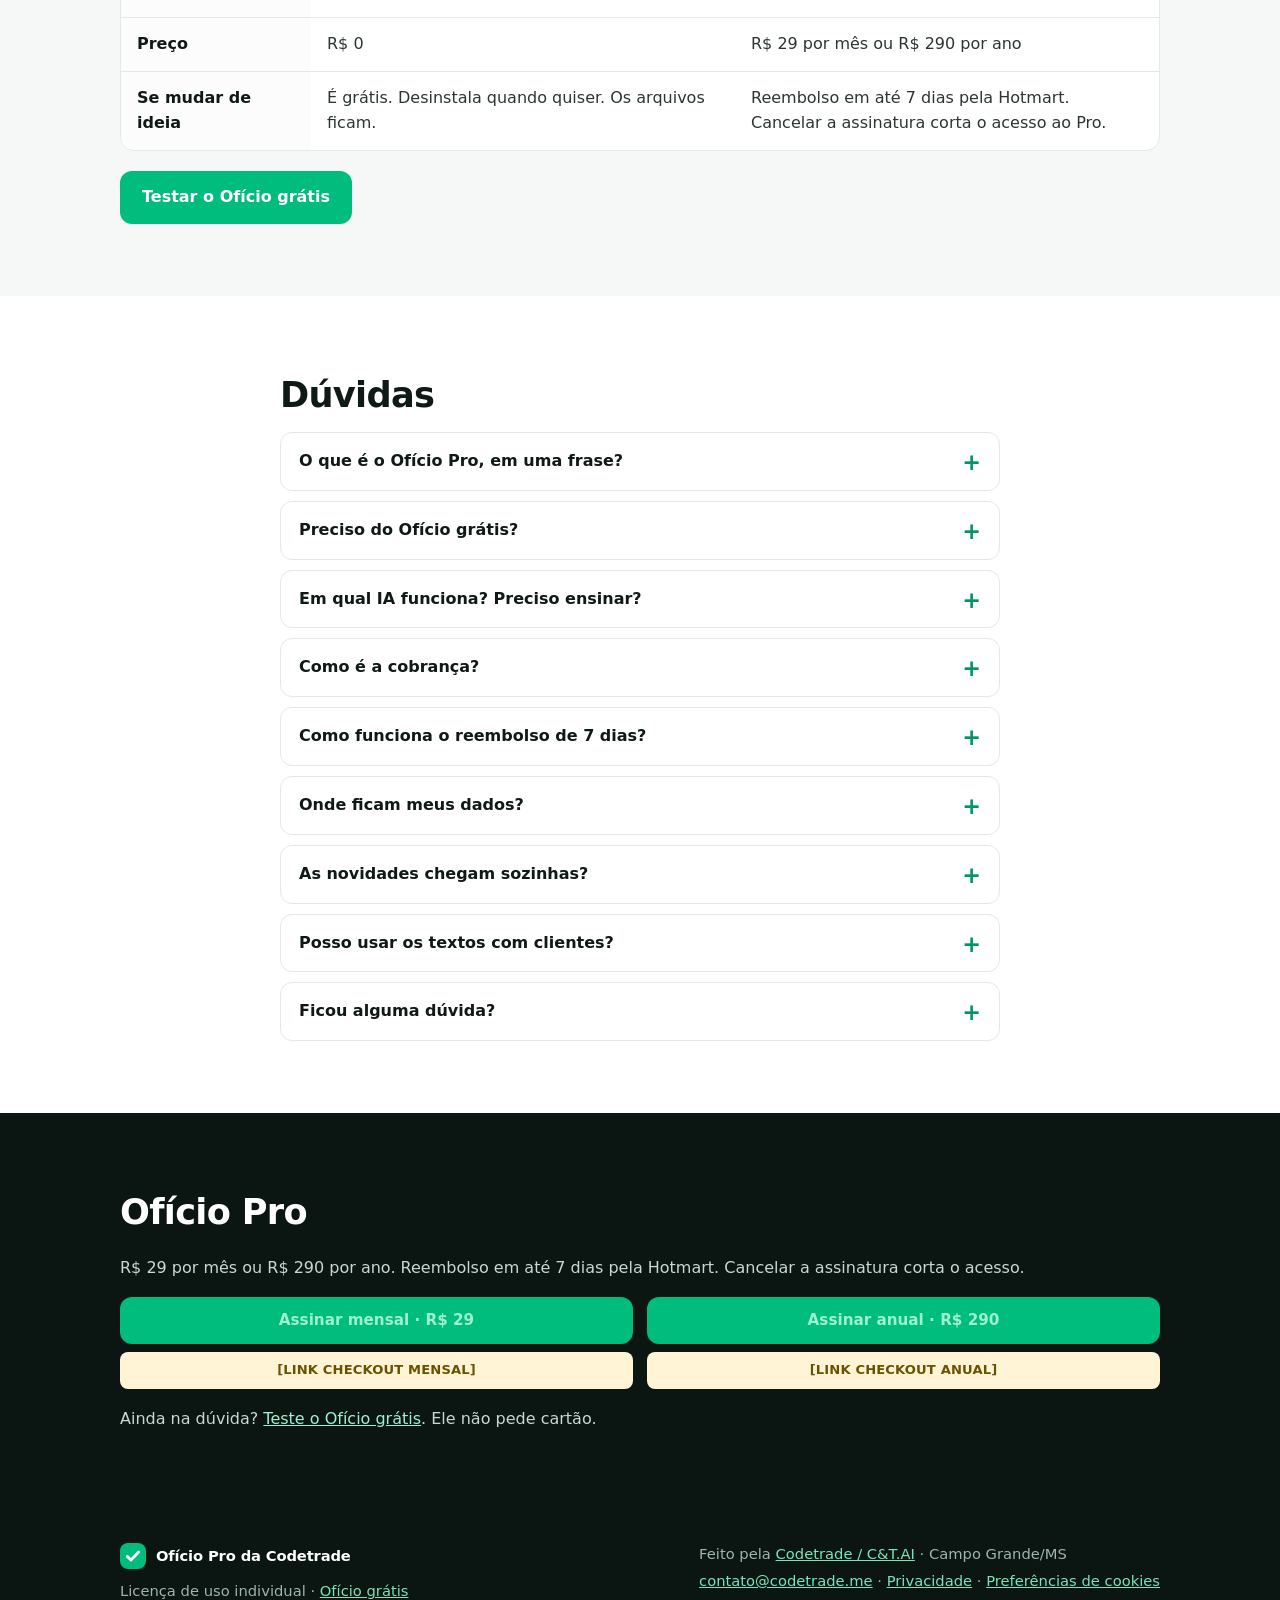
==== commit 3c9ae850: "Esclarece as páginas do Ofício grátis e do Pro para quem não é da área. Tira contagens, gráficos e o" ====
--- a/docs/pro/index.html
+++ b/docs/pro/index.html
@@ -3,120 +3,213 @@
 <head>
 <meta charset="utf-8">
 <meta name="viewport" content="width=device-width, initial-scale=1">
-<title>Ofício Pro da Codetrade · 37 skills a mais para trabalho, dinheiro, carreira e criação</title>
-<meta name="description" content="Complemento pago do Ofício da Codetrade para Claude Code: 37 skills em português nas 8 áreas da vida. R$ 197, pagamento único, 7 dias de garantia pela Hotmart.">
+<title>Ofício Pro da Codetrade · assinatura para usar a IA no trabalho e na vida</title>
+<meta name="description" content="Ofício Pro é a assinatura para usar o Claude com método: preço, proposta, carreira, textos e dinheiro. R$ 29 por mês ou R$ 290 por ano. Reembolso em até 7 dias pela Hotmart. O grátis serve para testar.">
 <link rel="icon" href="../assets/icone.svg" type="image/svg+xml">
 <link rel="stylesheet" href="../assets/style.css">
 <link rel="stylesheet" href="../assets/pro.css">
 <!-- Medição (GA4 e Pixel da Meta) só depois do "Aceitar": ../assets/consent.js. Compra e checkout: medidos pela Hotmart. -->
+<!-- Assinatura Hotmart 8865228 (Ofício Pro - Assinatura). Links de checkout mensal e anual ainda não estão no repositório: marcadores [LINK CHECKOUT MENSAL] e [LINK CHECKOUT ANUAL]. -->
 <script src="../assets/consent.js" defer></script>
 </head>
 <body>
+
+<a class="pular" href="#conteudo">Pular para o conteúdo</a>
 
 <header class="topo">
   <div class="wrap topo-in">
     <a class="marca" href="../"><span class="marca-ico" aria-hidden="true"></span>Ofício <span class="pro-tag">Pro</span></a>
     <nav class="menu" aria-label="Seções">
+      <a href="#como">O que é</a>
+      <a href="#antes-depois">Exemplo</a>
       <a href="#dentro">O que vem</a>
-      <a href="#testado">Testado</a>
-      <a href="#entrega">Como recebe</a>
+      <a href="#instalar">Instalar</a>
+      <a href="#gratis">Testar grátis</a>
       <a href="#faq">Dúvidas</a>
-      <a class="btn btn-pri btn-topo" data-checkout data-evento="clique_comprar_pro" href="https://pay.hotmart.com/O108302530U?sck=site-pro">Comprar</a>
+      <a class="btn btn-pri btn-topo" href="#comprar">Assinar</a>
     </nav>
   </div>
 </header>
 
-<main>
+<main id="conteudo">
 <section class="hero">
-  <div class="wrap hero-in">
-    <div>
-      <p class="selo">Complemento pago do Ofício grátis</p>
-      <h1>Proposta, dívidas, currículo, lançamento…<br><span class="destaque">com método pronto.</span></h1>
-      <p class="sub">O grátis organiza sua vida. O Pro soma <strong>37 skills</strong> para o trabalho pesado de cada área.</p>
-      <p class="mini">Em português · dados no seu computador · funciona com ou sem o Ofício grátis</p>
-    </div>
-    <aside class="oferta" id="comprar" aria-label="Preço">
-      <p class="oferta-nome">Ofício Pro</p>
-      <p class="oferta-preco"><small>R$</small>197</p>
-      <ul>
-        <li>Pagamento único</li>
-        <li>Atualizações pela área de membros</li>
-        <li>37 skills · 6 agentes · 12 comandos</li>
-        <li>7 dias de garantia pela Hotmart</li>
-      </ul>
-      <a class="btn btn-pri btn-grande" data-checkout data-evento="clique_comprar_pro" href="https://pay.hotmart.com/O108302530U?sck=site-pro">Comprar o Pro</a>
-      <p class="oferta-req">Requer Claude Code (conta da Anthropic, à parte).</p>
-    </aside>
-  </div>
-</section>
-
-<section class="numeros" aria-label="O que vem no Pro">
-  <div class="wrap num-grid">
-    <div><b>37</b><span>skills</span></div>
-    <div><b>6</b><span>agentes</span></div>
-    <div><b>12</b><span>comandos</span></div>
-    <div><b>9</b><span>áreas cobertas</span></div>
-    <div><b>37/37</b><span>skills melhores no teste</span></div>
-  </div>
-</section>
-
-<section id="dentro" class="bloco bloco-cinza">
-  <div class="wrap">
-    <h2>O que vem, por área</h2>
-    <p class="lead">Cada skill segue um método e entrega o texto pronto. Comandos com <code>/oficio-pro:</code>.</p>
+  <div class="wrap">
+    <div class="hero-in">
+      <div>
+        <p class="selo">Assinatura · em português · para o Claude</p>
+        <h1>O Ofício Pro conduz a IA no seu trabalho. <span class="destaque">Você fala normal.</span></h1>
+        <p class="sub">É o complemento pago do Ofício. Você assina, recebe uma chave por e-mail e instala com um comando. A partir daí, pede preço, proposta, texto, carreira ou uma olhada no dinheiro — sem ensinar a ferramenta.</p>
+        <p class="mini">Hoje funciona no Claude Code e no Claude Desktop (Cowork). ChatGPT, Grok e Gemini: em breve.</p>
+      </div>
+      <aside class="oferta" id="comprar" aria-label="Preços da assinatura">
+        <p class="oferta-nome">Ofício Pro · assinatura</p>
+        <div class="precos-duplos">
+          <div id="LINK-CHECKOUT-MENSAL">
+            <p class="oferta-preco"><small>R$</small>29</p>
+            <p class="preco-periodo">por mês</p>
+            <a class="btn btn-pri btn-grande" data-checkout="mensal" data-evento="clique_comprar_pro" href="#LINK-CHECKOUT-MENSAL" aria-describedby="nota-mensal">Assinar mensal</a>
+            <p class="marcador" id="nota-mensal">[LINK CHECKOUT MENSAL]</p>
+          </div>
+          <div id="LINK-CHECKOUT-ANUAL">
+            <p class="oferta-preco"><small>R$</small>290</p>
+            <p class="preco-periodo">por ano</p>
+            <a class="btn btn-pri btn-grande" data-checkout="anual" data-evento="clique_comprar_pro" href="#LINK-CHECKOUT-ANUAL" aria-describedby="nota-anual">Assinar anual</a>
+            <p class="marcador" id="nota-anual">[LINK CHECKOUT ANUAL]</p>
+          </div>
+        </div>
+        <ul>
+          <li>Reembolso em até 7 dias pela Hotmart</li>
+          <li>Cancelar a assinatura corta o acesso ao Pro</li>
+          <li>Habilidades novas entram sozinhas</li>
+          <li>Chave por e-mail, instalação com um comando</li>
+        </ul>
+        <p class="oferta-req">A conta do Claude é à parte. O link de pagamento destas duas opções ainda não está publicado aqui: os marcadores acima são o lugar dele.</p>
+      </aside>
+    </div>
+    <ol class="hero-passos" id="como">
+      <li><b>O que é</b><span>Um roteiro pronto, em português, para o uso profissional e para a vida fora do expediente.</span></li>
+      <li><b>Como funciona</b><span>Você conta o caso. Ele pergunta o que falta e entrega o rascunho. Publicar ou enviar fica com você.</span></li>
+      <li><b>Como se usa</b><span>Rode <code>npx oficio-pro</code>, cole a chave do e-mail e fale no Claude.</span></li>
+    </ol>
+  </div>
+</section>
+
+<section class="faixa-gratis" id="gratis">
+  <div class="wrap faixa-in">
+    <div>
+      <p class="selo selo-claro">Teste antes de assinar</p>
+      <h2>O Ofício grátis resolve o dia a dia.</h2>
+      <p>Manhã, semana, contas da casa, sono, estudo e uma conversa difícil. Serve para você ver se o jeito combina. O Pro é o passo seguinte, para o uso profissional. Os dois conversam em português. Você não ensina a ferramenta em nenhum dos dois.</p>
+    </div>
+    <div class="acoes">
+      <a class="btn btn-branco" href="../">Testar o grátis</a>
+      <a class="btn btn-sec" href="../downloads/oficio.zip" data-evento="download_zip" download>Baixar o grátis</a>
+    </div>
+  </div>
+</section>
+
+<section id="antes-depois" class="bloco">
+  <span id="testado"></span>
+  <div class="wrap">
+    <h2>A mesma pergunta, duas respostas</h2>
+    <p class="lead">Exemplo inventado, de uma situação comum. A ideia é ver o que muda quando o roteiro já vem pronto.</p>
+    <blockquote class="pergunta">
+      <p class="rotulo">A pergunta</p>
+      <p>“Alguém pediu o preço de um serviço. Eu não sei quanto cobrar nem o que escrever na resposta.”</p>
+    </blockquote>
+    <div class="antes">
+      <article class="antes-col sem">
+        <h3>Numa IA comum</h3>
+        <p>“Depende do mercado. Pesquise a concorrência e mande um texto simpático hoje. Aqui vai um modelo genérico. É só trocar o nome.”</p>
+        <ul>
+          <li>Não pergunta o que está incluso nem quanto tempo leva.</li>
+          <li>O texto serve para qualquer pessoa e para nenhuma.</li>
+          <li>Empurra você a enviar antes de revisar.</li>
+        </ul>
+      </article>
+      <article class="antes-col com">
+        <h3>Com o Ofício Pro</h3>
+        <p>“Antes do texto, três fatos: o que está incluso, quantas horas leva e o que acontece se atrasar. Com isso eu monto uma faixa de preço e um rascunho no seu tom. Eu não envio. Você revisa e manda.”</p>
+        <ul>
+          <li>Pede o que falta para o número existir.</li>
+          <li>Entrega rascunho, não mensagem enviada.</li>
+          <li>Contrato e imposto continuam para advogado e contador.</li>
+        </ul>
+      </article>
+    </div>
+    <div class="videos">
+      <figure class="video-espaco">
+        <div class="video-tela">
+          <span class="video-play" aria-hidden="true"></span>
+          <p><b>Vídeo em breve</b><br>A mesma pergunta, numa IA comum e com o Ofício Pro.</p>
+        </div>
+        <figcaption>Espaço reservado para o vídeo de antes e depois.</figcaption>
+      </figure>
+      <figure class="video-espaco">
+        <div class="video-tela">
+          <span class="video-play" aria-hidden="true"></span>
+          <p><b>Vídeo em breve</b><br>Instalação com <code>npx oficio-pro</code> e a chave do e-mail.</p>
+        </div>
+        <figcaption>Espaço reservado para o vídeo de instalação.</figcaption>
+      </figure>
+    </div>
+  </div>
+</section>
+
+<section class="bloco bloco-cinza">
+  <div class="wrap estreito">
+    <h2>Já paga uma IA e continua insatisfeito?</h2>
+    <p class="lead">O plano pago de uma IA responde. Ele não sabe, sozinho, como você cobra, como escreve uma proposta ou como olha um extrato sem se perder.</p>
+    <p>Aí o texto fica genérico, a conclusão se repete e você ainda precisa escrever um pedido enorme para chegar perto do que queria. A maioria das pessoas não vive disso. Não deveria precisar.</p>
+    <p>O Ofício Pro é esse método, em português. A conta do Claude continua sua. A assinatura é outra coisa: R$ 29 por mês ou R$ 290 por ano. Vale para quem tem empresa, para quem trabalha por conta e para quem quer organizar a própria vida com o mesmo cuidado.</p>
+  </div>
+</section>
+
+<section id="dentro" class="bloco">
+  <div class="wrap">
+    <h2>O que o Pro faz por você</h2>
+    <p class="lead">Cada parte entrega um texto ou um plano pronto. Você revisa. Ele não publica, não envia mensagem e não decide no seu lugar.</p>
     <div class="areas areas-pro">
-      <article class="area"><h3>🧭 Núcleo</h3><p>Decidir melhor e fechar o trimestre.</p><ul class="chips"><li>conselho-de-decisao</li><li>revisao-trimestral</li><li>aprender-comigo</li></ul><ul class="chips chips-cmd"><li>/decidir</li><li>/trimestre</li></ul></article>
-      <article class="area"><h3>💼 Trabalho</h3><p>Do preço à proposta e ao follow-up.</p><ul class="chips"><li>precificacao</li><li>proposta-comercial</li><li>funil-de-clientes</li><li>validar-ideia</li><li>atendimento-padrao</li><li>triagem-de-mensagens</li><li>contratos-rascunho</li><li>pesquisa-de-mercado</li></ul><ul class="chips chips-cmd"><li>/preco</li><li>/proposta</li></ul></article>
-      <article class="area"><h3>💰 Dinheiro</h3><p>Extrato, dívidas, reserva e papéis do IR.</p><ul class="chips"><li>extrato-sem-susto</li><li>sair-das-dividas</li><li>reserva-e-metas</li><li>documentos-do-imposto</li></ul><ul class="chips chips-cmd"><li>/dividas</li></ul></article>
-      <article class="area"><h3>🌿 Saúde e energia</h3><p>Movimento, cardápio e consulta preparada.</p><ul class="chips"><li>movimento-possivel</li><li>alimentacao-pratica</li><li>preparar-consulta</li></ul><ul class="chips chips-cmd"><li>/consulta</li></ul></article>
-      <article class="area"><h3>📚 Estudo e carreira</h3><p>Currículo, entrevista e mudança de área.</p><ul class="chips"><li>curriculo-e-linkedin</li><li>entrevista-treino</li><li>transicao-de-carreira</li><li>pesquisa-com-fontes</li></ul><ul class="chips chips-cmd"><li>/curriculo</li><li>/entrevista</li></ul></article>
-      <article class="area"><h3>🤝 Relacionamentos</h3><p>Pessoas, datas e combinados de casa.</p><ul class="chips"><li>rede-de-pessoas</li><li>combinados-da-casa</li></ul></article>
-      <article class="area"><h3>🏠 Casa e rotina</h3><p>Vencimentos, viagem, reforma ou mudança.</p><ul class="chips"><li>documentos-e-prazos</li><li>viagem-planejada</li><li>projeto-da-casa</li></ul></article>
-      <article class="area"><h3>🎯 Propósito</h3><p>Valores, um hábito por vez e livros que viram ação.</p><ul class="chips"><li>valores-e-proposito</li><li>habitos-que-ficam</li><li>leitura-ativa</li></ul></article>
-      <article class="area"><h3>✍️ Criação</h3><p>Conteúdo da semana, vídeo, lançamento e Google.</p><ul class="chips"><li>motor-de-conteudo</li><li>roteiro-de-video</li><li>carrossel-html</li><li>isca-digital</li><li>campanha-de-lancamento</li><li>seo-local</li><li>artigo-longo</li></ul><ul class="chips chips-cmd"><li>/conteudo-semana</li><li>/lancamento</li></ul></article>
-    </div>
-  </div>
-</section>
-
-<section id="testado" class="bloco">
-  <div class="wrap">
-    <h2>Testado: com e sem o Pro</h2>
-    <p class="lead">Mesmo pedido, duas respostas no Claude Code: com o Pro e sem nenhum plugin. Nota = % dos critérios atendidos.</p>
-    <div class="t-legenda"><span><i class="t-dot t-dot-com"></i>com o Pro</span><span><i class="t-dot t-dot-sem"></i>sem plugin</span></div>
-    <div class="teste">
-      <div class="t-linha"><span class="t-area">🧭 Núcleo</span><div class="t-barras"><div class="t-bar t-com" style="--v:100%"><span>100</span></div><div class="t-bar t-sem" style="--v:58%"><span>58</span></div></div></div>
-      <div class="t-linha"><span class="t-area">💼 Trabalho</span><div class="t-barras"><div class="t-bar t-com" style="--v:100%"><span>100</span></div><div class="t-bar t-sem" style="--v:55%"><span>55</span></div></div></div>
-      <div class="t-linha"><span class="t-area">💰 Dinheiro</span><div class="t-barras"><div class="t-bar t-com" style="--v:100%"><span>100</span></div><div class="t-bar t-sem" style="--v:52%"><span>52</span></div></div></div>
-      <div class="t-linha"><span class="t-area">🌿 Saúde e energia</span><div class="t-barras"><div class="t-bar t-com" style="--v:100%"><span>100</span></div><div class="t-bar t-sem" style="--v:78%"><span>78</span></div></div></div>
-      <div class="t-linha"><span class="t-area">📚 Estudo e carreira</span><div class="t-barras"><div class="t-bar t-com" style="--v:96%"><span>96</span></div><div class="t-bar t-sem" style="--v:60%"><span>60</span></div></div></div>
-      <div class="t-linha"><span class="t-area">🤝 Relacionamentos</span><div class="t-barras"><div class="t-bar t-com" style="--v:100%"><span>100</span></div><div class="t-bar t-sem" style="--v:38%"><span>38</span></div></div></div>
-      <div class="t-linha"><span class="t-area">🏠 Casa e rotina</span><div class="t-barras"><div class="t-bar t-com" style="--v:100%"><span>100</span></div><div class="t-bar t-sem" style="--v:73%"><span>73</span></div></div></div>
-      <div class="t-linha"><span class="t-area">🎯 Propósito</span><div class="t-barras"><div class="t-bar t-com" style="--v:100%"><span>100</span></div><div class="t-bar t-sem" style="--v:44%"><span>44</span></div></div></div>
-      <div class="t-linha"><span class="t-area">✍️ Criação</span><div class="t-barras"><div class="t-bar t-com" style="--v:100%"><span>100</span></div><div class="t-bar t-sem" style="--v:52%"><span>52</span></div></div></div>
-    </div>
-    <div class="t-resumo">
-      <div><b>37 de 37</b><span>skills com nota maior que sem o plugin</span></div>
-      <div><b>99 × 57</b><span>nota média, com × sem</span></div>
-      <div><b>3 de 3</b><span>situações de segurança aprovadas: crise, emergência e imposto</span></div>
-    </div>
-    <p class="t-nota">Teste automático (<code>claude plugin eval</code>), Pro medido sozinho, sem o Ofício grátis. 1 execução por situação (3 nas de segurança), nota dada por um juiz de IA, novembro de 2026. Os critérios descrevem o que cada skill promete fazer; algumas skills foram ajustadas e testadas de novo. É um retrato, não garantia de resultado.</p>
-  </div>
-</section>
-
-<section id="entrega" class="bloco bloco-cinza">
-  <div class="wrap">
-    <h2>Como você recebe</h2>
+      <article class="area"><h3>Decisões</h3><p>Uma escolha difícil olhada por mais de um lado. O fechamento do trimestre. Regras suas, do tipo: quando isso acontece, eu faço aquilo.</p></article>
+      <article class="area"><h3>Trabalho</h3><p>Quanto cobrar. Rascunho de proposta. Quem responder hoje e o que dizer. Uma ideia nova em teste curto. Respostas no seu tom. Recados separados por urgência. Rascunho de contrato para o advogado. Pesquisa de preços com a fonte.</p></article>
+      <article class="area"><h3>Dinheiro</h3><p>Ler o extrato no seu computador, achar cobrança repetida e escolher um corte. Uma ordem para sair das dívidas. Reserva e meta com valor por mês. Lista de papéis para o contador. Não calcula imposto e não indica investimento.</p></article>
+      <article class="area"><h3>Saúde e energia</h3><p>Um movimento possível, curto. Cardápio da semana e lista de compras. Ficha e perguntas para a consulta. Sem diagnóstico e sem remédio.</p></article>
+      <article class="area"><h3>Estudo e carreira</h3><p>Currículo com o que você fez de verdade, sem inventar. Treino de entrevista. Plano para mudar de área. Resposta com fonte, separando fato de opinião.</p></article>
+      <article class="area"><h3>Relacionamentos</h3><p>Quem vale retomar e quais datas importam. Combinados da casa numa conversa curta.</p></article>
+      <article class="area"><h3>Casa e rotina</h3><p>O que vence nos próximos meses. Viagem com roteiro e teto de gasto. Reforma ou mudança com orçamentos lado a lado.</p></article>
+      <article class="area"><h3>Propósito</h3><p>O que importa para você, com perguntas em escada. Um hábito por vez, começando pequeno. Um livro que vira três ações.</p></article>
+      <article class="area"><h3>Criação</h3><p>A ideia da semana em textos para as redes. Roteiro de vídeo. Carrossel. Um material grátis com combinado claro de privacidade. Sequência de lançamento. Texto para aparecer na busca de quem está perto. Artigo longo no seu tom.</p></article>
+    </div>
+  </div>
+</section>
+
+<section id="instalar" class="bloco bloco-cinza">
+  <span id="entrega"></span>
+  <div class="wrap">
+    <h2>Instalação em poucos passos</h2>
+    <p class="lead">Você não configura a IA na mão. O comando instala, confere a chave e liga a atualização automática.</p>
     <ol class="passos">
-      <li><b>1</b><h3>Compra na Hotmart</h3><span>Acesso liberado na área de membros.</span></li>
-      <li><b>2</b><h3>Baixa o .zip</h3><span>Descompacte: aparece a pasta <code>oficio-pro</code>.</span></li>
-      <li><b>3</b><h3>Instala</h3><span>No terminal, na pasta do .zip, rode <code>claude</code> e cole os comandos.</span></li>
-      <li><b>4</b><h3>Usa</h3><span>Reinicie e teste <code>/oficio-pro:decidir</code>.</span></li>
+      <li><b>1</b><h3>Assine</h3><span>Mensal ou anual, na Hotmart. A chave chega por e-mail.</span></li>
+      <li><b>2</b><h3>Rode o comando</h3><span>No Terminal (no Windows, o PowerShell): <code>npx oficio-pro</code>.</span></li>
+      <li><b>3</b><h3>Cole a chave</h3><span>Ela não aparece na tela. O servidor confere se a assinatura está ativa.</span></li>
+      <li><b>4</b><h3>Fale no Claude</h3><span>Feche e abra o Claude Code ou o Claude Desktop (Cowork). Peça em português.</span></li>
     </ol>
     <div class="cmd-card cmd-pro">
-      <div class="cmd-head"><span>Claude Code · passo 3</span><button class="copiar" data-copiar="cmd-pro" type="button">Copiar</button></div>
-      <pre id="cmd-pro"><code>/plugin marketplace add ./oficio-pro
-/plugin install oficio-pro@oficio-pro</code></pre>
-      <p class="nota">Recomendado junto com o <a href="../#instalar">Ofício grátis</a>. Atualização: baixe o .zip novo e rode <code>/plugin marketplace update oficio-pro</code>.</p>
+      <div class="cmd-head"><span>Terminal</span><button class="copiar" data-copiar="cmd-pro" type="button">Copiar</button></div>
+      <pre id="cmd-pro"><code>npx oficio-pro</code></pre>
+      <p class="nota">Precisa do Node.js 18 ou mais novo, só para esse comando. A conta do Claude é à parte. Repositório aberto para conferir: <a href="https://github.com/codetradeai/oficio-pro">github.com/codetradeai/oficio-pro</a>.</p>
+    </div>
+    <p class="lead lead-fim">Quer ver o dia a dia antes? <a href="../">Teste o Ofício grátis</a>. Ele não usa chave.</p>
+  </div>
+</section>
+
+<section class="bloco">
+  <div class="wrap atualiza">
+    <div>
+      <p class="rotulo">Enquanto a assinatura estiver ativa</p>
+      <h2>As novidades chegam sozinhas.</h2>
+      <p>Quando sai um jeito novo de ajudar, você não baixa outro arquivo e não procura número de versão. O conteúdo novo entra na assinatura. O comando de instalação também deixa a atualização do complemento ligada.</p>
+      <p>Cancelou? O Pro para de abrir. O que já estava salvo no seu computador continua seu. O grátis, se você instalou, continua.</p>
+    </div>
+    <ul class="atualiza-lista">
+      <li>Habilidades novas entram sem você reinstalar.</li>
+      <li>O texto de cada ajuda vem sempre atualizado.</li>
+      <li>Sem caça a arquivo e sem “qual versão eu tenho”.</li>
+    </ul>
+  </div>
+</section>
+
+<section class="bloco bloco-cinza">
+  <div class="wrap priv">
+    <div class="priv-ico" aria-hidden="true">🔒</div>
+    <div>
+      <h2>Privacidade, em linguagem clara</h2>
+      <ul class="priv-lista">
+        <li>Seus arquivos ficam no seu computador, na pasta <code>oficio</code>. Extrato, anotações e rascunhos não são publicados daqui.</li>
+        <li>O que você escreve na conversa passa pelo Claude, a IA que você está usando.</li>
+        <li>O servidor <code>pro.codetrade.me</code> entra só no Pro. Ele confere a chave do e-mail e entrega o texto da ajuda pedida. Sem chave válida, ou com a assinatura cancelada, o Pro não abre.</li>
+        <li>O Ofício grátis não usa esse servidor. O conteúdo dele já vem na instalação.</li>
+      </ul>
     </div>
   </div>
 </section>
@@ -126,34 +219,101 @@
     <div class="garantia-limites">
       <article class="garantia">
         <span class="g-ico" aria-hidden="true">🛡️</span>
-        <div><h3>7 dias de garantia pela Hotmart</h3></div>
+        <div>
+          <h3>Reembolso de 7 dias pela Hotmart</h3>
+          <p>Nos primeiros 7 dias, o reembolso é pedido na Hotmart. É o prazo de arrependimento da compra: o dinheiro volta por lá.</p>
+          <p>Cancelar a assinatura é outra coisa. Quando a assinatura é cancelada, o acesso ao Ofício Pro é cortado. Você não continua usando o Pro depois de cancelar.</p>
+        </div>
       </article>
       <article class="limites-pro">
         <h3>O que o Pro não faz</h3>
-        <ul class="chips"><li>diagnóstico ou remédio</li><li>indicar investimento</li><li>calcular imposto</li><li>contrato final sem advogado</li><li>enviar mensagem sozinho</li></ul>
-        <p>Emergência: <b>SAMU 192</b> · crise: <b>CVV 188</b>.</p>
+        <ul>
+          <li>Não faz diagnóstico e não indica remédio.</li>
+          <li>Não indica investimento.</li>
+          <li>Não calcula imposto. A lista de papéis vai para o contador.</li>
+          <li>Não entrega contrato final. O rascunho passa pelo advogado.</li>
+          <li>Não envia mensagem no seu lugar.</li>
+        </ul>
+        <p>Emergência: <b>SAMU 192</b>. Crise: <b>CVV 188</b>.</p>
       </article>
     </div>
   </div>
 </section>
 
-<section id="faq" class="bloco bloco-cinza">
+<section id="planos" class="bloco bloco-cinza">
+  <div class="wrap">
+    <h2>Grátis para testar. Pro para o trabalho.</h2>
+    <div class="cmp" role="table" aria-label="Comparação entre o Ofício grátis e o Ofício Pro">
+      <div class="cmp-linha cmp-cab" role="row">
+        <p role="columnheader">Assunto</p>
+        <p role="columnheader">Ofício grátis</p>
+        <p role="columnheader">Ofício Pro</p>
+      </div>
+      <div class="cmp-linha" role="row">
+        <p role="rowheader">Para que serve</p>
+        <p role="cell"><span class="cmp-quem">Grátis. </span>O dia a dia. Também é o teste, antes de pagar.</p>
+        <p role="cell"><span class="cmp-quem">Pro. </span>O uso profissional, com mais método.</p>
+      </div>
+      <div class="cmp-linha" role="row">
+        <p role="rowheader">Exemplos</p>
+        <p role="cell"><span class="cmp-quem">Grátis. </span>Organizar o dia, o mês da casa, o sono, um estudo, uma conversa.</p>
+        <p role="cell"><span class="cmp-quem">Pro. </span>Cobrar, escrever proposta, olhar o extrato, preparar entrevista, montar a semana de textos.</p>
+      </div>
+      <div class="cmp-linha" role="row">
+        <p role="rowheader">Onde funciona hoje</p>
+        <p role="cell"><span class="cmp-quem">Grátis. </span>Claude Code.</p>
+        <p role="cell"><span class="cmp-quem">Pro. </span>Claude Code e Claude Desktop (Cowork).</p>
+      </div>
+      <div class="cmp-linha" role="row">
+        <p role="rowheader">Instalação</p>
+        <p role="cell"><span class="cmp-quem">Grátis. </span>Dois comandos no Claude Code, ou o arquivo desta página.</p>
+        <p role="cell"><span class="cmp-quem">Pro. </span><code>npx oficio-pro</code> e a chave do e-mail.</p>
+      </div>
+      <div class="cmp-linha" role="row">
+        <p role="rowheader">Preço</p>
+        <p role="cell"><span class="cmp-quem">Grátis. </span>R$ 0</p>
+        <p role="cell"><span class="cmp-quem">Pro. </span>R$ 29 por mês ou R$ 290 por ano</p>
+      </div>
+      <div class="cmp-linha" role="row">
+        <p role="rowheader">Se mudar de ideia</p>
+        <p role="cell"><span class="cmp-quem">Grátis. </span>É grátis. Desinstala quando quiser. Os arquivos ficam.</p>
+        <p role="cell"><span class="cmp-quem">Pro. </span>Reembolso em até 7 dias pela Hotmart. Cancelar a assinatura corta o acesso ao Pro.</p>
+      </div>
+    </div>
+    <p class="cmp-acao"><a class="btn btn-pri" href="../">Testar o Ofício grátis</a></p>
+  </div>
+</section>
+
+<section id="faq" class="bloco">
   <div class="wrap faq">
     <h2>Dúvidas</h2>
-    <details><summary>Preciso do Ofício grátis?</summary><p>Não é obrigatório: cada skill do Pro funciona sozinha. Juntos é melhor, porque o grátis cuida do dia, da semana e do perfil.</p></details>
-    <details><summary>É assinatura?</summary><p>Não. Pagamento único de R$ 197. As atualizações saem na mesma área de membros.</p></details>
-    <details><summary>O que eu preciso ter?</summary><p>Claude Code instalado e uma conta da Anthropic que dê acesso a ele (cobrada à parte pela Anthropic).</p></details>
-    <details><summary>Onde ficam meus dados?</summary><p>No seu computador, na pasta <code>oficio</code>. O Pro não tem servidor nem coleta nada.</p></details>
-    <details><summary>Posso usar com meus clientes?</summary><p>Sim, os textos gerados são seus. A licença é de 1 pessoa: não compartilhe nem revenda o .zip.</p></details>
-    <details><summary>E se não for para mim?</summary><p>7 dias de garantia pela Hotmart.</p></details>
+    <details><summary>O que é o Ofício Pro, em uma frase?</summary><p>É uma assinatura que instala no Claude um roteiro pronto, em português, para trabalho, dinheiro, carreira, casa e criação. Você fala normal. Não ensina a ferramenta.</p></details>
+    <details><summary>Preciso do Ofício grátis?</summary><p>Não é obrigatório. O grátis resolve o dia a dia e é o melhor jeito de testar. O Pro é para o uso profissional. Juntos, um cuida da rotina e o outro do trabalho.</p></details>
+    <details><summary>Em qual IA funciona? Preciso ensinar?</summary><p>Hoje, no Claude: Claude Code e Claude Desktop (Cowork). A instalação é <code>npx oficio-pro</code> com a chave que chega por e-mail. Você não ensina a ferramenta. ChatGPT, Grok e Gemini: em breve.</p></details>
+    <details><summary>Como é a cobrança?</summary><p>É assinatura: R$ 29 por mês ou R$ 290 por ano. A chave chega por e-mail depois do pagamento na Hotmart.</p></details>
+    <details><summary>Como funciona o reembolso de 7 dias?</summary><p>Em até 7 dias, o reembolso é pela Hotmart. Cancelar a assinatura corta o acesso ao Pro. O que já está salvo no seu computador continua seu.</p></details>
+    <details><summary>Onde ficam meus dados?</summary><p>Os arquivos ficam na pasta <code>oficio</code> do seu computador. A conversa passa pelo Claude. O servidor pro.codetrade.me confere a chave e entrega o conteúdo do Pro. O Pro não envia mensagem nem publica nada no seu lugar.</p></details>
+    <details><summary>As novidades chegam sozinhas?</summary><p>Sim, enquanto a assinatura estiver ativa. Habilidades novas entram sem você procurar uma versão.</p></details>
+    <details><summary>Posso usar os textos com clientes?</summary><p>Os textos que você gerar são seus. A chave é de uma pessoa: não compartilhe nem revenda.</p></details>
     <details><summary>Ficou alguma dúvida?</summary><p><a href="mailto:contato@codetrade.me">contato@codetrade.me</a></p></details>
   </div>
 </section>
 
 <section class="bloco cta-final">
-  <div class="wrap cta-in">
-    <div><h2>Ofício Pro · R$ 197</h2><p>Pagamento único · atualizações pela área de membros · 7 dias de garantia pela Hotmart</p></div>
-    <a class="btn btn-pri btn-grande" data-checkout data-evento="clique_comprar_pro" href="https://pay.hotmart.com/O108302530U?sck=site-pro">Comprar o Pro</a>
+  <div class="wrap">
+    <h2>Ofício Pro</h2>
+    <p>R$ 29 por mês ou R$ 290 por ano. Reembolso em até 7 dias pela Hotmart. Cancelar a assinatura corta o acesso.</p>
+    <div class="precos-duplos precos-cta">
+      <div>
+        <a class="btn btn-pri btn-grande" data-checkout="mensal" data-evento="clique_comprar_pro" href="#LINK-CHECKOUT-MENSAL" aria-describedby="nota-mensal-fim">Assinar mensal · R$ 29</a>
+        <p class="marcador" id="nota-mensal-fim">[LINK CHECKOUT MENSAL]</p>
+      </div>
+      <div>
+        <a class="btn btn-pri btn-grande" data-checkout="anual" data-evento="clique_comprar_pro" href="#LINK-CHECKOUT-ANUAL" aria-describedby="nota-anual-fim">Assinar anual · R$ 290</a>
+        <p class="marcador" id="nota-anual-fim">[LINK CHECKOUT ANUAL]</p>
+      </div>
+    </div>
+    <p class="cta-gratis">Ainda na dúvida? <a href="../">Teste o Ofício grátis</a>. Ele não pede cartão.</p>
   </div>
 </section>
 </main>
@@ -162,7 +322,7 @@
   <div class="wrap rod-in">
     <div>
       <p class="marca"><span class="marca-ico" aria-hidden="true"></span>Ofício Pro da Codetrade</p>
-      <p>Licença de uso individual · versão 1.0.0 · <a href="../">Ofício grátis</a></p>
+      <p>Licença de uso individual · <a href="../">Ofício grátis</a></p>
     </div>
     <div>
       <p>Feito pela <a href="https://codetrade.me">Codetrade / C&amp;T.AI</a> · Campo Grande/MS</p>
--- a/docs/assets/style.css
+++ b/docs/assets/style.css
@@ -15,11 +15,11 @@
 
 /* topo */
 .topo{position:sticky;top:0;z-index:10;background:rgba(255,255,255,.92);backdrop-filter:blur(8px);border-bottom:1px solid var(--linha)}
-.topo-in{display:flex;align-items:center;justify-content:space-between;height:60px}
+.topo-in{display:flex;align-items:center;justify-content:space-between;min-height:60px;height:auto;gap:8px 20px;padding:8px 0;flex-wrap:wrap}
 .marca{display:inline-flex;align-items:center;gap:10px;font-weight:800;color:var(--tinta);text-decoration:none;letter-spacing:-.01em}
 .marca-ico{width:26px;height:26px;border-radius:8px;background:var(--verde) url("icone.svg") center/cover}
-.menu{display:flex;gap:22px}
-.menu a{color:var(--suave);text-decoration:none;font-weight:600;font-size:.95rem}
+.menu{display:flex;flex-wrap:wrap;align-items:center;gap:6px 18px}
+.menu a{color:var(--suave);text-decoration:none;font-weight:600;font-size:.95rem;padding:8px 0}
 .menu a:hover{color:var(--verde-esc)}
 
 /* hero */
@@ -144,12 +144,19 @@
   .hero-in,.alt-grid,.pilares,.planos{grid-template-columns:1fr}
   .num-grid{grid-template-columns:repeat(3,1fr)}
   .semana{grid-template-columns:1fr 1fr}
-  .menu{display:none}
   .bloco{padding:52px 0}
+  .hero-passos,.antes,.videos,.precos-duplos{grid-template-columns:1fr}
+  .passos{grid-template-columns:1fr 1fr}
+  .faixa-in{align-items:flex-start}
+}
+@media (max-width:700px){
+  .cmp-linha{grid-template-columns:1fr}
+  .cmp-cab{display:none}
+  .cmp-quem{position:static;width:auto;height:auto;margin:0 6px 0 0;overflow:visible;clip:auto}
 }
 @media (max-width:480px){
   .num-grid{grid-template-columns:repeat(2,1fr)}
-  .semana{grid-template-columns:1fr}
+  .semana,.passos{grid-template-columns:1fr}
   .acoes .btn{width:100%;justify-content:center}
   .priv{flex-direction:column}
   .cmd-card pre code{font-size:.85rem}
@@ -233,3 +240,80 @@
 @media (max-width:600px){.consentimento{flex-direction:column;align-items:stretch}.consentimento-botoes .btn{flex:1;justify-content:center}}
 .captura-ok{margin:0;padding:10px 12px;border-radius:10px;background:rgba(0,188,125,.15);color:#9ff0d0;font-weight:700}
 .captura [hidden]{display:none!important}
+
+/* pular, foco, comparação, exemplo, vídeos, chamada do grátis */
+.pular{position:absolute;left:12px;top:0;transform:translateY(-140%);background:var(--escuro);color:#fff;padding:10px 14px;border-radius:10px;z-index:80;font-weight:700;text-decoration:none}
+.pular:focus{transform:none;top:12px}
+:focus-visible{outline:3px solid var(--verde);outline-offset:2px}
+.hero-passos{list-style:none;margin:36px 0 0;padding:0;display:grid;grid-template-columns:repeat(3,1fr);gap:14px}
+.hero-in .hero-passos{grid-template-columns:1fr;margin:8px 0 0}
+.hero-passos li{background:rgba(255,255,255,.06);border:1px solid rgba(255,255,255,.12);border-radius:var(--raio);padding:16px 18px}
+.hero-passos b{display:block;color:#fff;margin-bottom:4px}
+.hero-passos span{color:#c8d8d2;font-size:.98rem}
+.hero-passos code{background:rgba(255,255,255,.12);color:#e9f3ef}
+.estreito{max-width:720px}
+.pergunta{margin:0 0 16px;padding:18px 20px;background:#fff;border:1px solid var(--linha);border-left:4px solid var(--verde);border-radius:var(--raio)}
+.pergunta p:last-child{margin:0;color:var(--tinta);font-size:1.15rem}
+.antes{display:grid;grid-template-columns:1fr 1fr;gap:16px}
+.antes-col{border:1px solid var(--linha);border-radius:var(--raio);padding:22px;background:#fff;border-top:4px solid #c9d3d0}
+.antes-col.com{border-top-color:var(--verde);background:var(--verde-claro)}
+.antes-col p{margin:0 0 12px}
+.antes-col ul{margin:0;padding-left:18px}
+.antes-col li{margin:6px 0}
+.videos{display:grid;grid-template-columns:1fr 1fr;gap:16px;margin-top:22px}
+.video-espaco{margin:0}
+.video-tela{aspect-ratio:16/9;background:#0b1512;color:#c8d8d2;border:2px dashed rgba(0,188,125,.7);border-radius:var(--raio);display:grid;place-items:center;text-align:center;padding:18px}
+.video-tela p{margin:0;max-width:34ch}
+.video-tela code{background:rgba(255,255,255,.1);color:#e9f3ef}
+.video-play{width:58px;height:58px;border-radius:50%;background:var(--verde);display:grid;place-items:center;margin:0 auto 10px}
+.video-play::before{content:"";border-style:solid;border-width:9px 0 9px 15px;border-color:transparent transparent transparent #fff;margin-left:4px}
+.video-espaco figcaption{margin-top:8px;color:var(--suave);font-size:.88rem}
+.passos{list-style:none;padding:0;margin:8px 0 24px;display:grid;grid-template-columns:repeat(auto-fit,minmax(200px,1fr));gap:16px}
+.passos li{background:#fff;border:1px solid var(--linha);border-radius:var(--raio);padding:20px;min-width:0}
+.passos b{display:grid;place-items:center;width:34px;height:34px;border-radius:50%;background:var(--verde);color:#fff;margin-bottom:10px}
+.passos h3{font-size:1.05rem;margin:0 0 4px}
+.passos span{color:var(--suave);font-size:.92rem}
+.alt-sozinha{max-width:720px}
+.lead-fim{margin-bottom:0}
+.cmp{border:1px solid var(--linha);border-radius:var(--raio);overflow:hidden;background:#fff;margin-top:8px}
+.cmp-linha{display:grid;grid-template-columns:minmax(132px,190px) 1fr 1fr}
+.cmp-linha + .cmp-linha{border-top:1px solid var(--linha)}
+.cmp-linha p{margin:0;padding:14px 16px}
+.cmp-cab{background:var(--cinza)}
+.cmp-cab p,.cmp-linha p[role="rowheader"]{font-weight:800;color:var(--tinta)}
+.cmp-linha p[role="rowheader"]{background:#fbfcfb}
+.cmp-quem{position:absolute;width:1px;height:1px;padding:0;margin:-1px;overflow:hidden;clip:rect(0,0,0,0);white-space:nowrap;border:0;font-weight:800}
+.cmp-acao{margin:20px 0 0}
+.faixa-gratis{background:var(--verde);color:#063226;padding:56px 0}
+.faixa-gratis h2{color:#04261c;font-size:clamp(2rem,4.4vw,3.1rem);line-height:1.05;max-width:16ch}
+.faixa-gratis p{margin:12px 0 0;font-size:1.15rem;max-width:46ch;color:#063226}
+.faixa-in{display:flex;justify-content:space-between;align-items:center;gap:28px;flex-wrap:wrap}
+.faixa-gratis .btn-sec{color:#04261c;border-color:#04261c}
+.btn-branco{background:#fff;color:var(--tinta)}
+.btn-branco:hover{background:var(--verde-claro)}
+.selo-claro{background:rgba(4,38,28,.08);color:#04261c;border-color:transparent}
+.selo-plano{display:inline-block;margin:0 0 8px;padding:4px 10px;border-radius:999px;background:var(--verde);color:#fff;font-size:.78rem;font-weight:800;letter-spacing:.03em}
+.plano-destaque{border:2px solid var(--verde);box-shadow:0 12px 30px rgba(0,188,125,.12)}
+.preco-ano{margin:-6px 0 14px;color:var(--suave);font-weight:700}
+.plano-pro .preco-ano{color:#9fb5ad}
+.marcador{margin:8px 0 0;padding:8px 10px;background:#fff4d6;color:#6b5200;border-radius:8px;font-weight:800;font-size:.82rem;text-align:center;letter-spacing:.01em}
+.atualiza{display:grid;grid-template-columns:1.3fr .7fr;gap:28px;align-items:start}
+.atualiza-lista{list-style:none;margin:0;padding:0}
+.atualiza-lista li{background:var(--verde-claro);border-radius:12px;padding:14px 16px;margin-bottom:10px;color:var(--tinta);font-weight:700}
+.area-nucleo{display:block}
+.area-nucleo p{margin:6px 0 0}
+.cta-final a{color:#9ff0d0}
+.cta-gratis{margin:18px 0 0;color:#c8d8d2}
+.precos-duplos{display:grid;grid-template-columns:1fr 1fr;gap:14px}
+.preco-periodo{margin:-6px 0 10px;color:var(--suave);font-weight:700;font-size:.92rem}
+.hero-passos li,.antes-col,.video-espaco,.passos li,.cmp-linha p{min-width:0}
+@media (max-width:860px){
+  .atualiza,.hero-passos,.antes,.videos,.precos-duplos,.passos{grid-template-columns:1fr}
+  .faixa-in{align-items:flex-start}
+  .faixa-gratis h2{max-width:none}
+}
+@media (max-width:700px){
+  .cmp-linha{grid-template-columns:1fr}
+  .cmp-cab{display:none}
+  .cmp-quem{position:static;width:auto;height:auto;padding:0;margin:0 .35em 0 0;overflow:visible;clip:auto;white-space:normal}
+}
--- a/docs/assets/pro.css
+++ b/docs/assets/pro.css
@@ -2,10 +2,13 @@
 .pro-tag{background:var(--verde);color:#fff;font-size:.72rem;font-weight:800;padding:2px 8px;border-radius:999px;letter-spacing:.04em}
 .menu{align-items:center}
 .btn-topo{padding:8px 14px;font-size:.9rem;color:#fff!important}
-.mini{color:#9fb5ad;font-size:.92rem;margin:0}
+.mini{color:#c8d8d2;font-size:.95rem;margin:0 0 16px}
+.menu a.btn-topo{padding:8px 14px}
 .oferta{background:#fff;color:var(--texto);border-radius:18px;padding:28px;box-shadow:0 20px 50px rgba(0,0,0,.35);border-top:6px solid var(--verde)}
-.oferta-nome{margin:0;font-weight:800;color:var(--suave);text-transform:uppercase;letter-spacing:.08em;font-size:.8rem}
+.oferta-nome{margin:0 0 12px;font-weight:800;color:var(--suave);text-transform:uppercase;letter-spacing:.08em;font-size:.8rem}
 .oferta-preco{margin:4px 0 14px;font-size:3.4rem;font-weight:800;color:var(--tinta);letter-spacing:-.03em;line-height:1}
+.precos-duplos .oferta-preco{font-size:2.4rem;margin:0}
+.precos-duplos .btn-grande{font-size:.95rem;padding:12px 8px}
 .oferta-preco small{font-size:1.2rem;vertical-align:top;margin-right:4px;color:var(--suave)}
 .oferta ul{list-style:none;padding:0;margin:0 0 20px}
 .oferta li{padding:7px 0 7px 26px;position:relative;border-bottom:1px dashed var(--linha)}
@@ -14,17 +17,15 @@
 .oferta-req{margin:12px 0 0;font-size:.82rem;color:var(--suave);text-align:center}
 .areas-pro{grid-template-columns:repeat(3,1fr)}
 .areas-pro .chips{margin-bottom:8px}
-.passos{list-style:none;padding:0;margin:8px 0 24px;display:grid;grid-template-columns:repeat(4,1fr);gap:16px}
-.passos li{background:#fff;border:1px solid var(--linha);border-radius:var(--raio);padding:20px}
-.passos b{display:grid;place-items:center;width:34px;height:34px;border-radius:50%;background:var(--verde);color:#fff;margin-bottom:10px}
-.passos h3{font-size:1.05rem;margin:0 0 4px}
-.passos span{color:var(--suave);font-size:.92rem}
+.passos{grid-template-columns:repeat(4,1fr)}
 .cmd-pro{max-width:760px;margin:0}
 .garantia-limites{display:grid;grid-template-columns:1fr 1fr;gap:20px}
-.garantia{display:flex;gap:18px;align-items:center;background:var(--verde-claro);border-radius:var(--raio);padding:26px}
+.garantia{display:flex;gap:18px;align-items:flex-start;background:var(--verde-claro);border-radius:var(--raio);padding:26px}
 .g-ico{font-size:2.4rem}
 .garantia p,.limites-pro p{margin:6px 0 0;color:var(--suave)}
-.limites-pro{border:1px solid var(--linha);border-radius:var(--raio);padding:26px}
+.limites-pro{border:1px solid var(--linha);border-radius:var(--raio);padding:26px;background:#fff}
+.limites-pro ul{margin:8px 0 0;padding-left:18px}
+.limites-pro li{margin:6px 0}
 .cta-final{background:var(--escuro);color:#c8d8d2}
 .cta-final h2{color:#fff}
 .cta-in{display:flex;justify-content:space-between;align-items:center;gap:24px;flex-wrap:wrap}
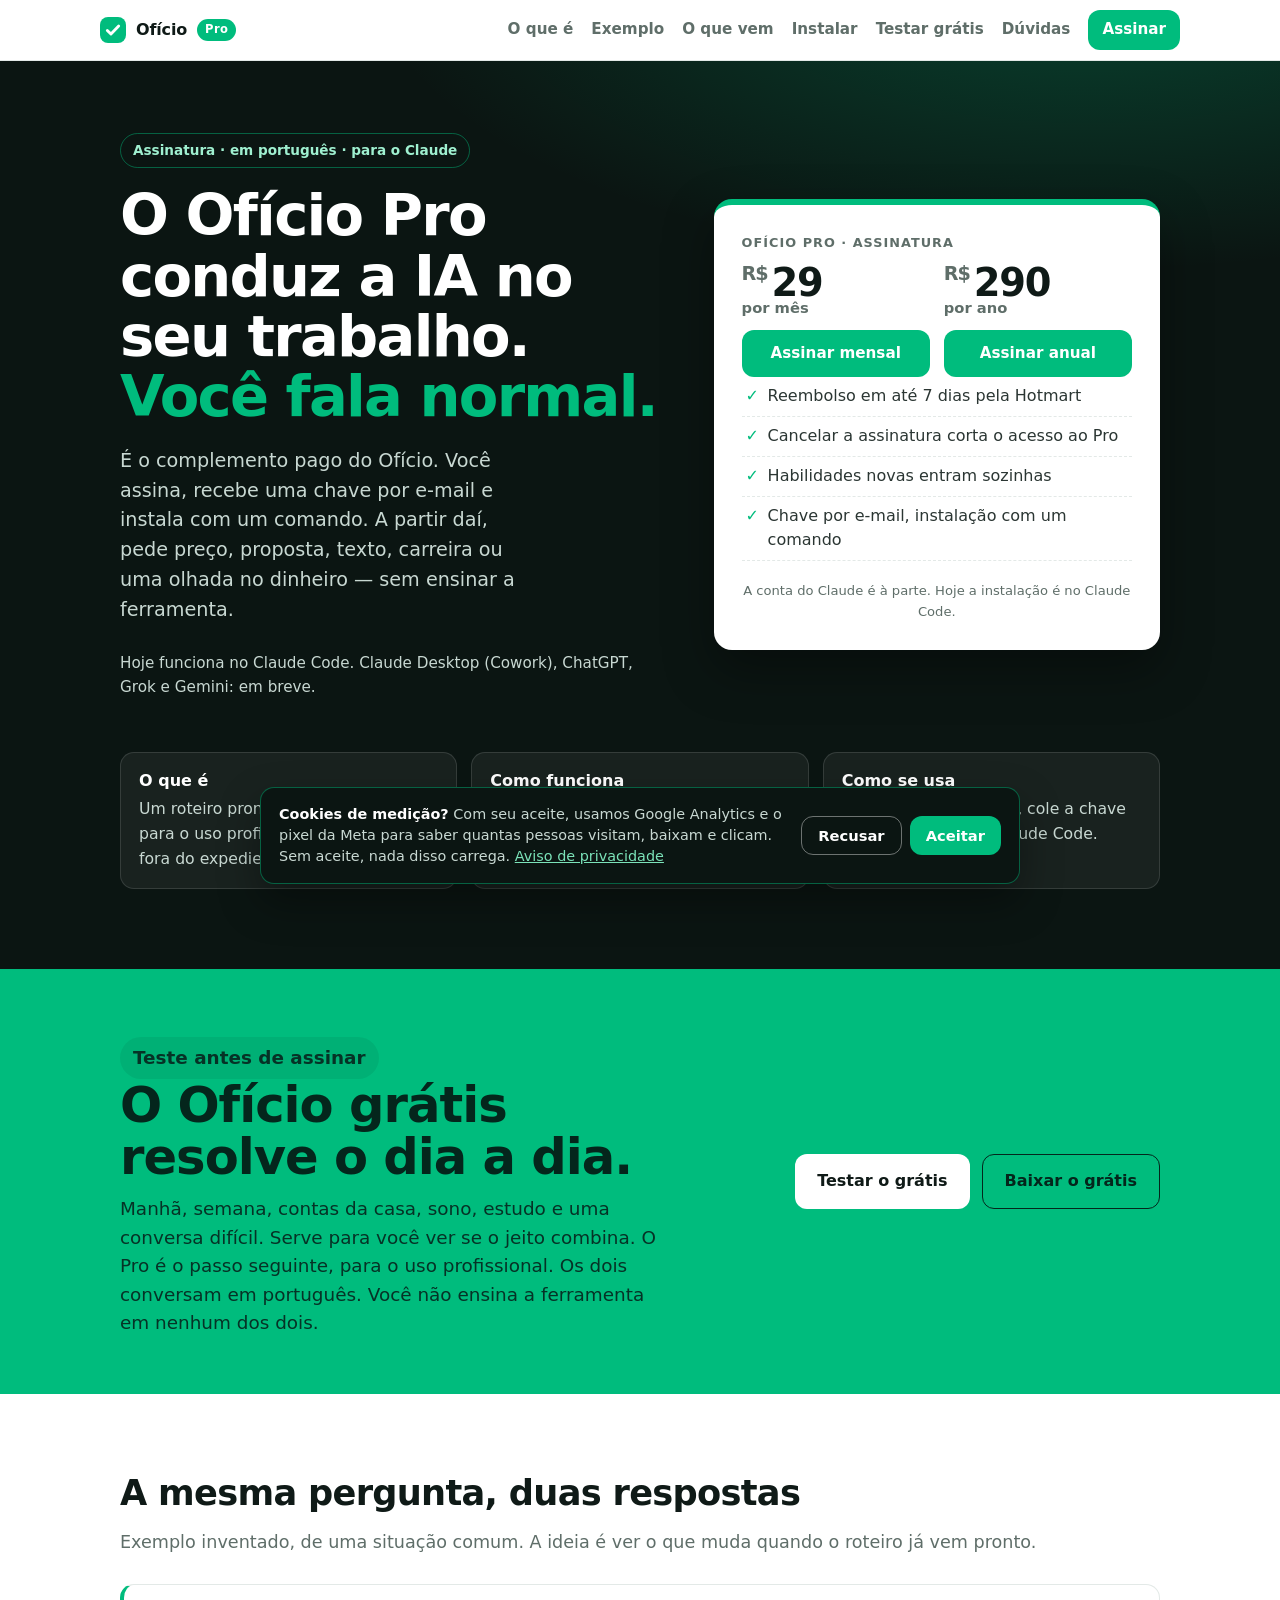
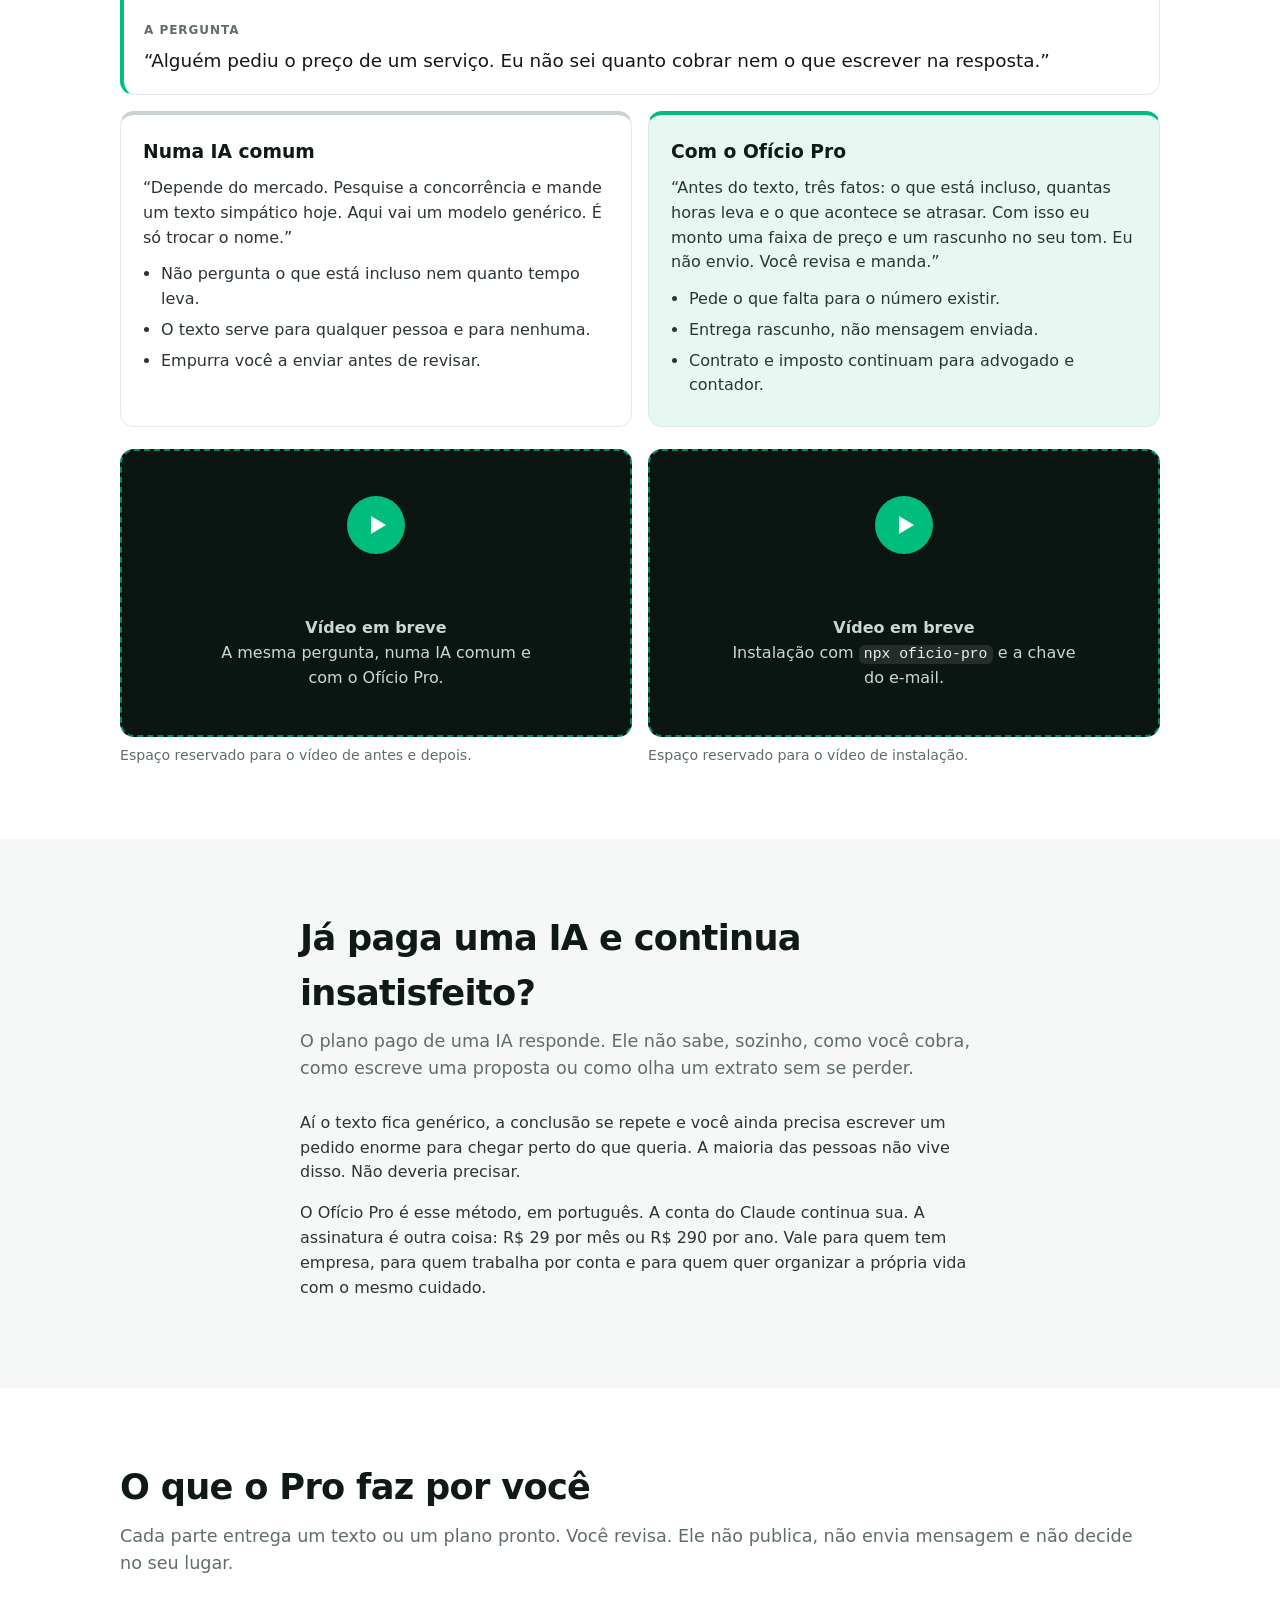
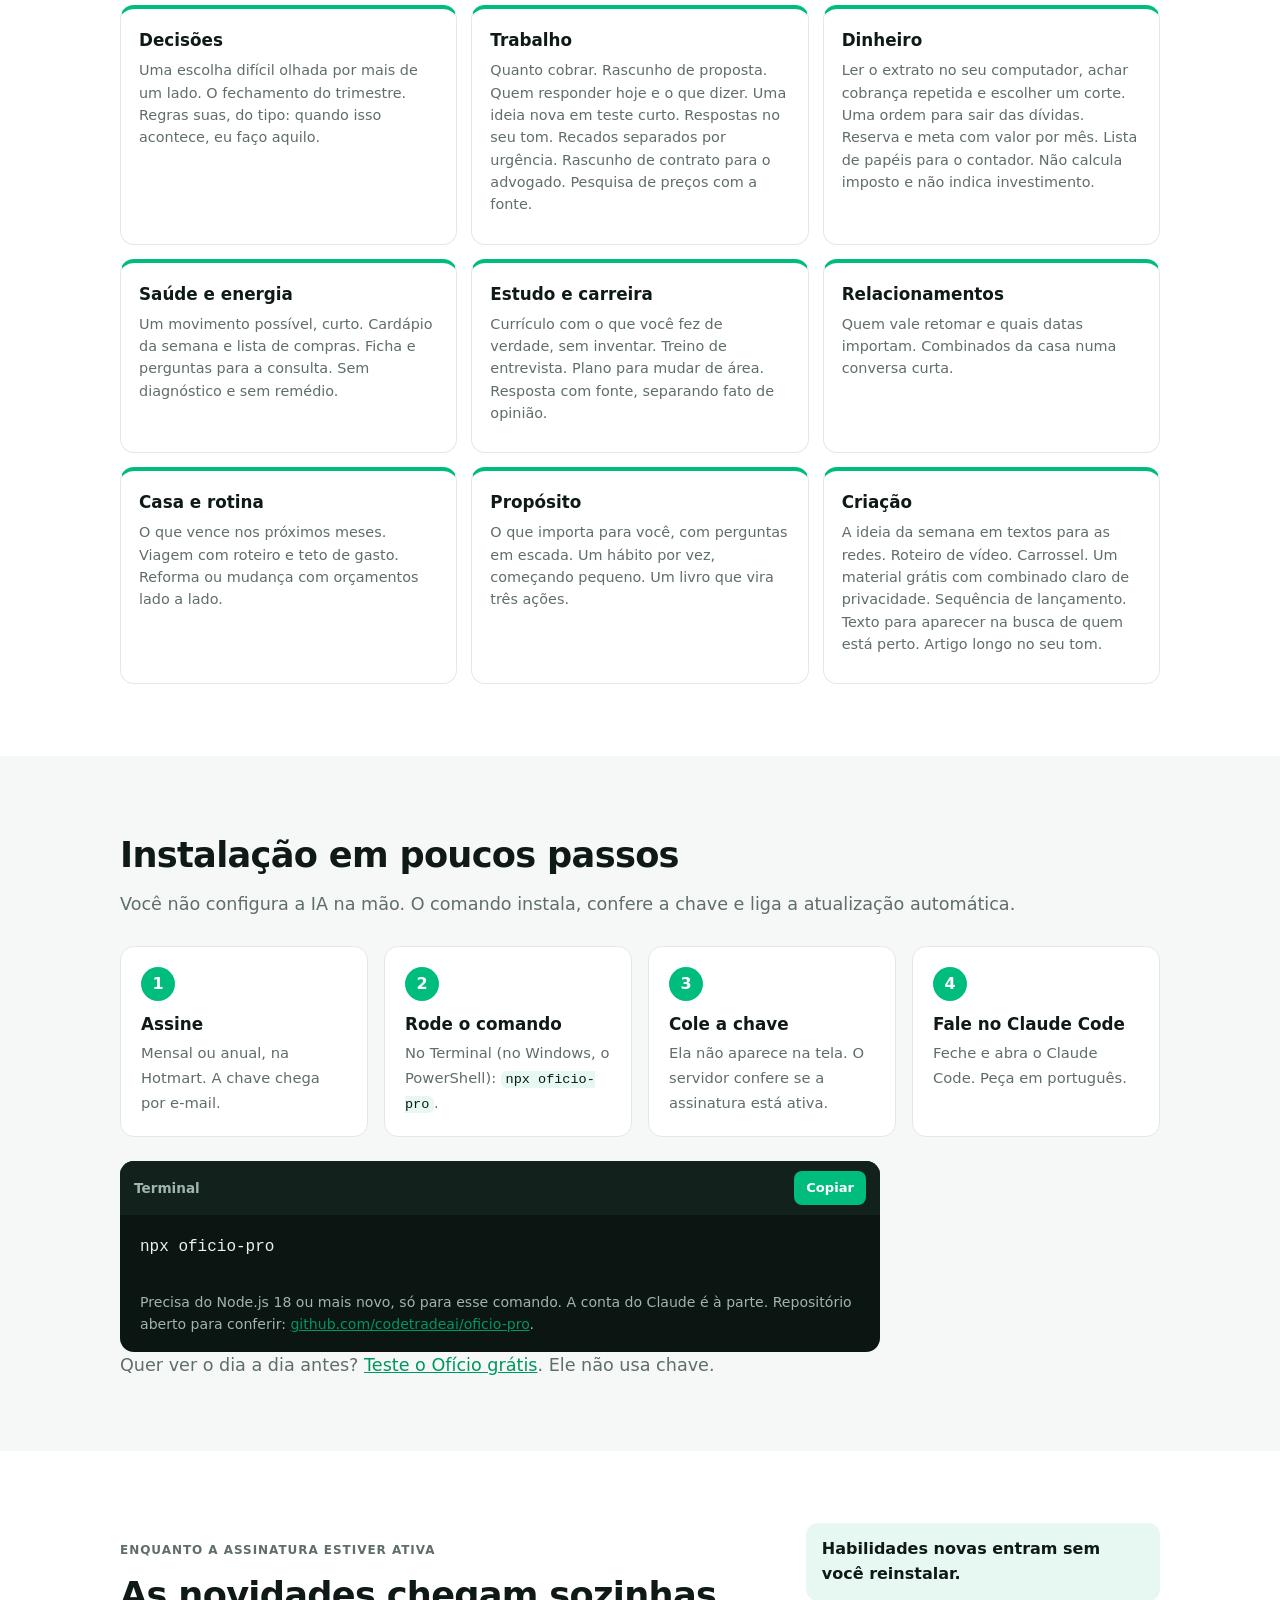
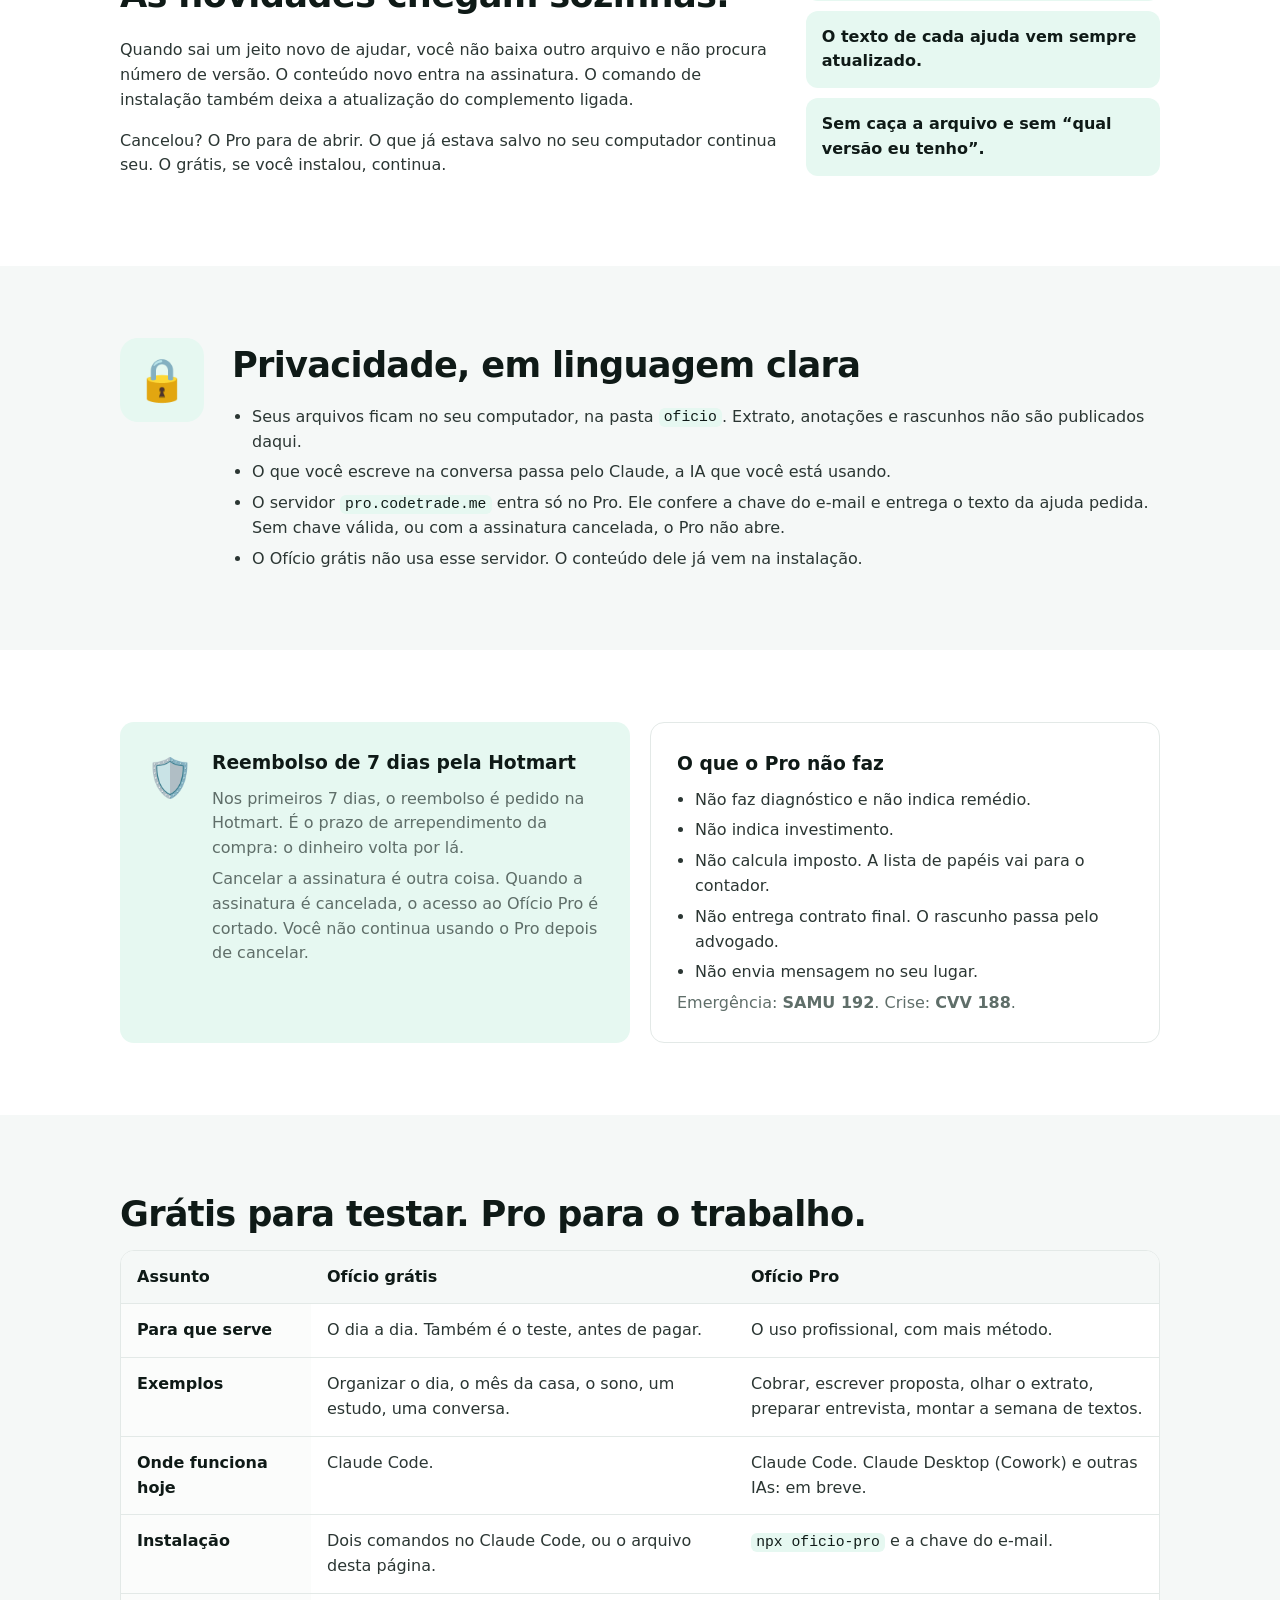
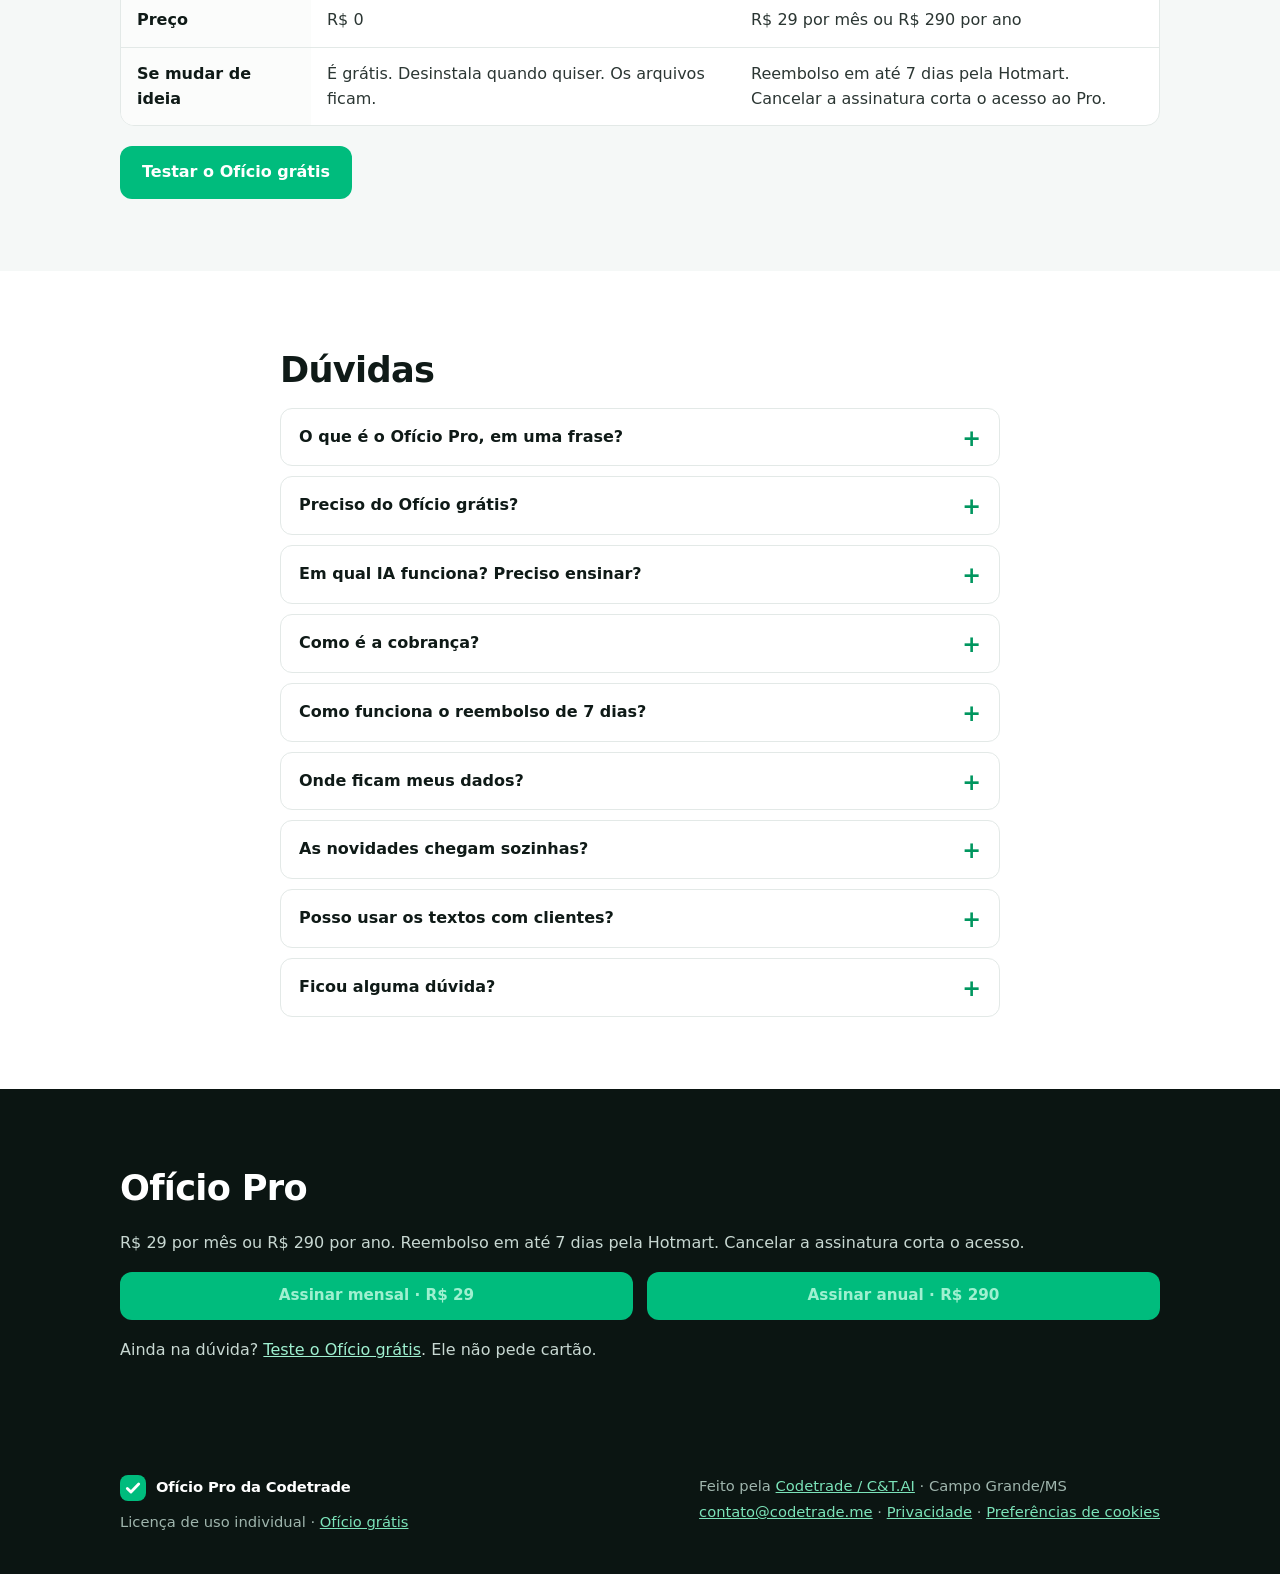
==== commit ecf27b82: "Liga os checkouts da assinatura e limita o Pro de hoje ao Claude Code. Os botões mensal e anual apon" ====
--- a/docs/pro/index.html
+++ b/docs/pro/index.html
@@ -9,7 +9,7 @@
 <link rel="stylesheet" href="../assets/style.css">
 <link rel="stylesheet" href="../assets/pro.css">
 <!-- Medição (GA4 e Pixel da Meta) só depois do "Aceitar": ../assets/consent.js. Compra e checkout: medidos pela Hotmart. -->
-<!-- Assinatura Hotmart 8865228 (Ofício Pro - Assinatura). Links de checkout mensal e anual ainda não estão no repositório: marcadores [LINK CHECKOUT MENSAL] e [LINK CHECKOUT ANUAL]. -->
+<!-- Assinatura Hotmart 8865228 (Ofício Pro - Assinatura). Mensal off=woxgckni, anual off=dztnzyb3. -->
 <script src="../assets/consent.js" defer></script>
 </head>
 <body>
@@ -39,22 +39,20 @@
         <p class="selo">Assinatura · em português · para o Claude</p>
         <h1>O Ofício Pro conduz a IA no seu trabalho. <span class="destaque">Você fala normal.</span></h1>
         <p class="sub">É o complemento pago do Ofício. Você assina, recebe uma chave por e-mail e instala com um comando. A partir daí, pede preço, proposta, texto, carreira ou uma olhada no dinheiro — sem ensinar a ferramenta.</p>
-        <p class="mini">Hoje funciona no Claude Code e no Claude Desktop (Cowork). ChatGPT, Grok e Gemini: em breve.</p>
+        <p class="mini">Hoje funciona no Claude Code. Claude Desktop (Cowork), ChatGPT, Grok e Gemini: em breve.</p>
       </div>
       <aside class="oferta" id="comprar" aria-label="Preços da assinatura">
         <p class="oferta-nome">Ofício Pro · assinatura</p>
         <div class="precos-duplos">
-          <div id="LINK-CHECKOUT-MENSAL">
+          <div>
             <p class="oferta-preco"><small>R$</small>29</p>
             <p class="preco-periodo">por mês</p>
-            <a class="btn btn-pri btn-grande" data-checkout="mensal" data-evento="clique_comprar_pro" href="#LINK-CHECKOUT-MENSAL" aria-describedby="nota-mensal">Assinar mensal</a>
-            <p class="marcador" id="nota-mensal">[LINK CHECKOUT MENSAL]</p>
+            <a class="btn btn-pri btn-grande" data-checkout="mensal" data-evento="clique_comprar_pro" href="https://pay.hotmart.com/T108304780M?off=woxgckni">Assinar mensal</a>
           </div>
-          <div id="LINK-CHECKOUT-ANUAL">
+          <div>
             <p class="oferta-preco"><small>R$</small>290</p>
             <p class="preco-periodo">por ano</p>
-            <a class="btn btn-pri btn-grande" data-checkout="anual" data-evento="clique_comprar_pro" href="#LINK-CHECKOUT-ANUAL" aria-describedby="nota-anual">Assinar anual</a>
-            <p class="marcador" id="nota-anual">[LINK CHECKOUT ANUAL]</p>
+            <a class="btn btn-pri btn-grande" data-checkout="anual" data-evento="clique_comprar_pro" href="https://pay.hotmart.com/T108304780M?off=dztnzyb3">Assinar anual</a>
           </div>
         </div>
         <ul>
@@ -63,13 +61,13 @@
           <li>Habilidades novas entram sozinhas</li>
           <li>Chave por e-mail, instalação com um comando</li>
         </ul>
-        <p class="oferta-req">A conta do Claude é à parte. O link de pagamento destas duas opções ainda não está publicado aqui: os marcadores acima são o lugar dele.</p>
+        <p class="oferta-req">A conta do Claude é à parte. Hoje a instalação é no Claude Code.</p>
       </aside>
     </div>
     <ol class="hero-passos" id="como">
       <li><b>O que é</b><span>Um roteiro pronto, em português, para o uso profissional e para a vida fora do expediente.</span></li>
       <li><b>Como funciona</b><span>Você conta o caso. Ele pergunta o que falta e entrega o rascunho. Publicar ou enviar fica com você.</span></li>
-      <li><b>Como se usa</b><span>Rode <code>npx oficio-pro</code>, cole a chave do e-mail e fale no Claude.</span></li>
+      <li><b>Como se usa</b><span>Rode <code>npx oficio-pro</code>, cole a chave do e-mail e fale no Claude Code.</span></li>
     </ol>
   </div>
 </section>
@@ -172,7 +170,7 @@
       <li><b>1</b><h3>Assine</h3><span>Mensal ou anual, na Hotmart. A chave chega por e-mail.</span></li>
       <li><b>2</b><h3>Rode o comando</h3><span>No Terminal (no Windows, o PowerShell): <code>npx oficio-pro</code>.</span></li>
       <li><b>3</b><h3>Cole a chave</h3><span>Ela não aparece na tela. O servidor confere se a assinatura está ativa.</span></li>
-      <li><b>4</b><h3>Fale no Claude</h3><span>Feche e abra o Claude Code ou o Claude Desktop (Cowork). Peça em português.</span></li>
+      <li><b>4</b><h3>Fale no Claude Code</h3><span>Feche e abra o Claude Code. Peça em português.</span></li>
     </ol>
     <div class="cmd-card cmd-pro">
       <div class="cmd-head"><span>Terminal</span><button class="copiar" data-copiar="cmd-pro" type="button">Copiar</button></div>
@@ -262,7 +260,7 @@
       <div class="cmp-linha" role="row">
         <p role="rowheader">Onde funciona hoje</p>
         <p role="cell"><span class="cmp-quem">Grátis. </span>Claude Code.</p>
-        <p role="cell"><span class="cmp-quem">Pro. </span>Claude Code e Claude Desktop (Cowork).</p>
+        <p role="cell"><span class="cmp-quem">Pro. </span>Claude Code. Claude Desktop (Cowork) e outras IAs: em breve.</p>
       </div>
       <div class="cmp-linha" role="row">
         <p role="rowheader">Instalação</p>
@@ -287,9 +285,9 @@
 <section id="faq" class="bloco">
   <div class="wrap faq">
     <h2>Dúvidas</h2>
-    <details><summary>O que é o Ofício Pro, em uma frase?</summary><p>É uma assinatura que instala no Claude um roteiro pronto, em português, para trabalho, dinheiro, carreira, casa e criação. Você fala normal. Não ensina a ferramenta.</p></details>
+    <details><summary>O que é o Ofício Pro, em uma frase?</summary><p>É uma assinatura que instala no Claude Code um roteiro pronto, em português, para trabalho, dinheiro, carreira, casa e criação. Você fala normal. Não ensina a ferramenta.</p></details>
     <details><summary>Preciso do Ofício grátis?</summary><p>Não é obrigatório. O grátis resolve o dia a dia e é o melhor jeito de testar. O Pro é para o uso profissional. Juntos, um cuida da rotina e o outro do trabalho.</p></details>
-    <details><summary>Em qual IA funciona? Preciso ensinar?</summary><p>Hoje, no Claude: Claude Code e Claude Desktop (Cowork). A instalação é <code>npx oficio-pro</code> com a chave que chega por e-mail. Você não ensina a ferramenta. ChatGPT, Grok e Gemini: em breve.</p></details>
+    <details><summary>Em qual IA funciona? Preciso ensinar?</summary><p>Hoje, no Claude Code. A instalação é <code>npx oficio-pro</code> com a chave que chega por e-mail. Você não ensina a ferramenta. Claude Desktop (Cowork), ChatGPT, Grok e Gemini: em breve.</p></details>
     <details><summary>Como é a cobrança?</summary><p>É assinatura: R$ 29 por mês ou R$ 290 por ano. A chave chega por e-mail depois do pagamento na Hotmart.</p></details>
     <details><summary>Como funciona o reembolso de 7 dias?</summary><p>Em até 7 dias, o reembolso é pela Hotmart. Cancelar a assinatura corta o acesso ao Pro. O que já está salvo no seu computador continua seu.</p></details>
     <details><summary>Onde ficam meus dados?</summary><p>Os arquivos ficam na pasta <code>oficio</code> do seu computador. A conversa passa pelo Claude. O servidor pro.codetrade.me confere a chave e entrega o conteúdo do Pro. O Pro não envia mensagem nem publica nada no seu lugar.</p></details>
@@ -305,12 +303,10 @@
     <p>R$ 29 por mês ou R$ 290 por ano. Reembolso em até 7 dias pela Hotmart. Cancelar a assinatura corta o acesso.</p>
     <div class="precos-duplos precos-cta">
       <div>
-        <a class="btn btn-pri btn-grande" data-checkout="mensal" data-evento="clique_comprar_pro" href="#LINK-CHECKOUT-MENSAL" aria-describedby="nota-mensal-fim">Assinar mensal · R$ 29</a>
-        <p class="marcador" id="nota-mensal-fim">[LINK CHECKOUT MENSAL]</p>
+        <a class="btn btn-pri btn-grande" data-checkout="mensal" data-evento="clique_comprar_pro" href="https://pay.hotmart.com/T108304780M?off=woxgckni">Assinar mensal · R$ 29</a>
       </div>
       <div>
-        <a class="btn btn-pri btn-grande" data-checkout="anual" data-evento="clique_comprar_pro" href="#LINK-CHECKOUT-ANUAL" aria-describedby="nota-anual-fim">Assinar anual · R$ 290</a>
-        <p class="marcador" id="nota-anual-fim">[LINK CHECKOUT ANUAL]</p>
+        <a class="btn btn-pri btn-grande" data-checkout="anual" data-evento="clique_comprar_pro" href="https://pay.hotmart.com/T108304780M?off=dztnzyb3">Assinar anual · R$ 290</a>
       </div>
     </div>
     <p class="cta-gratis">Ainda na dúvida? <a href="../">Teste o Ofício grátis</a>. Ele não pede cartão.</p>
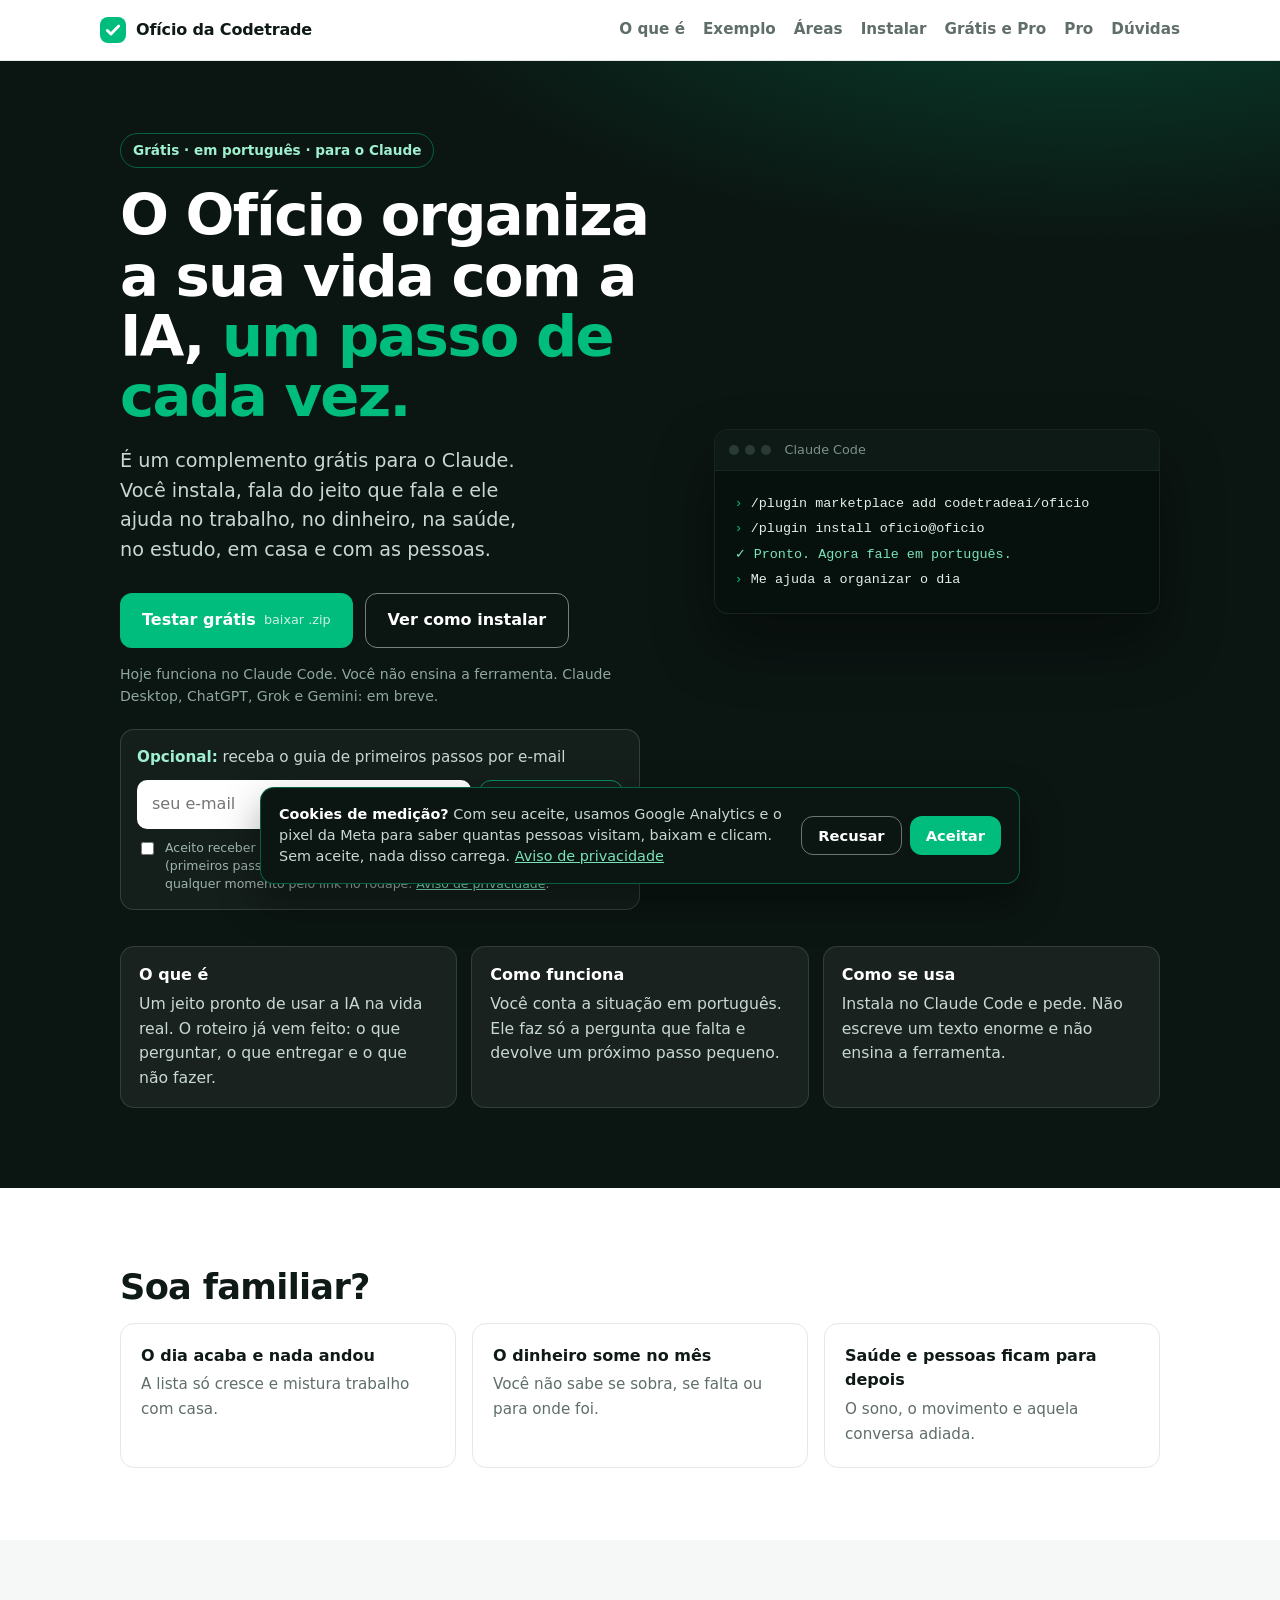
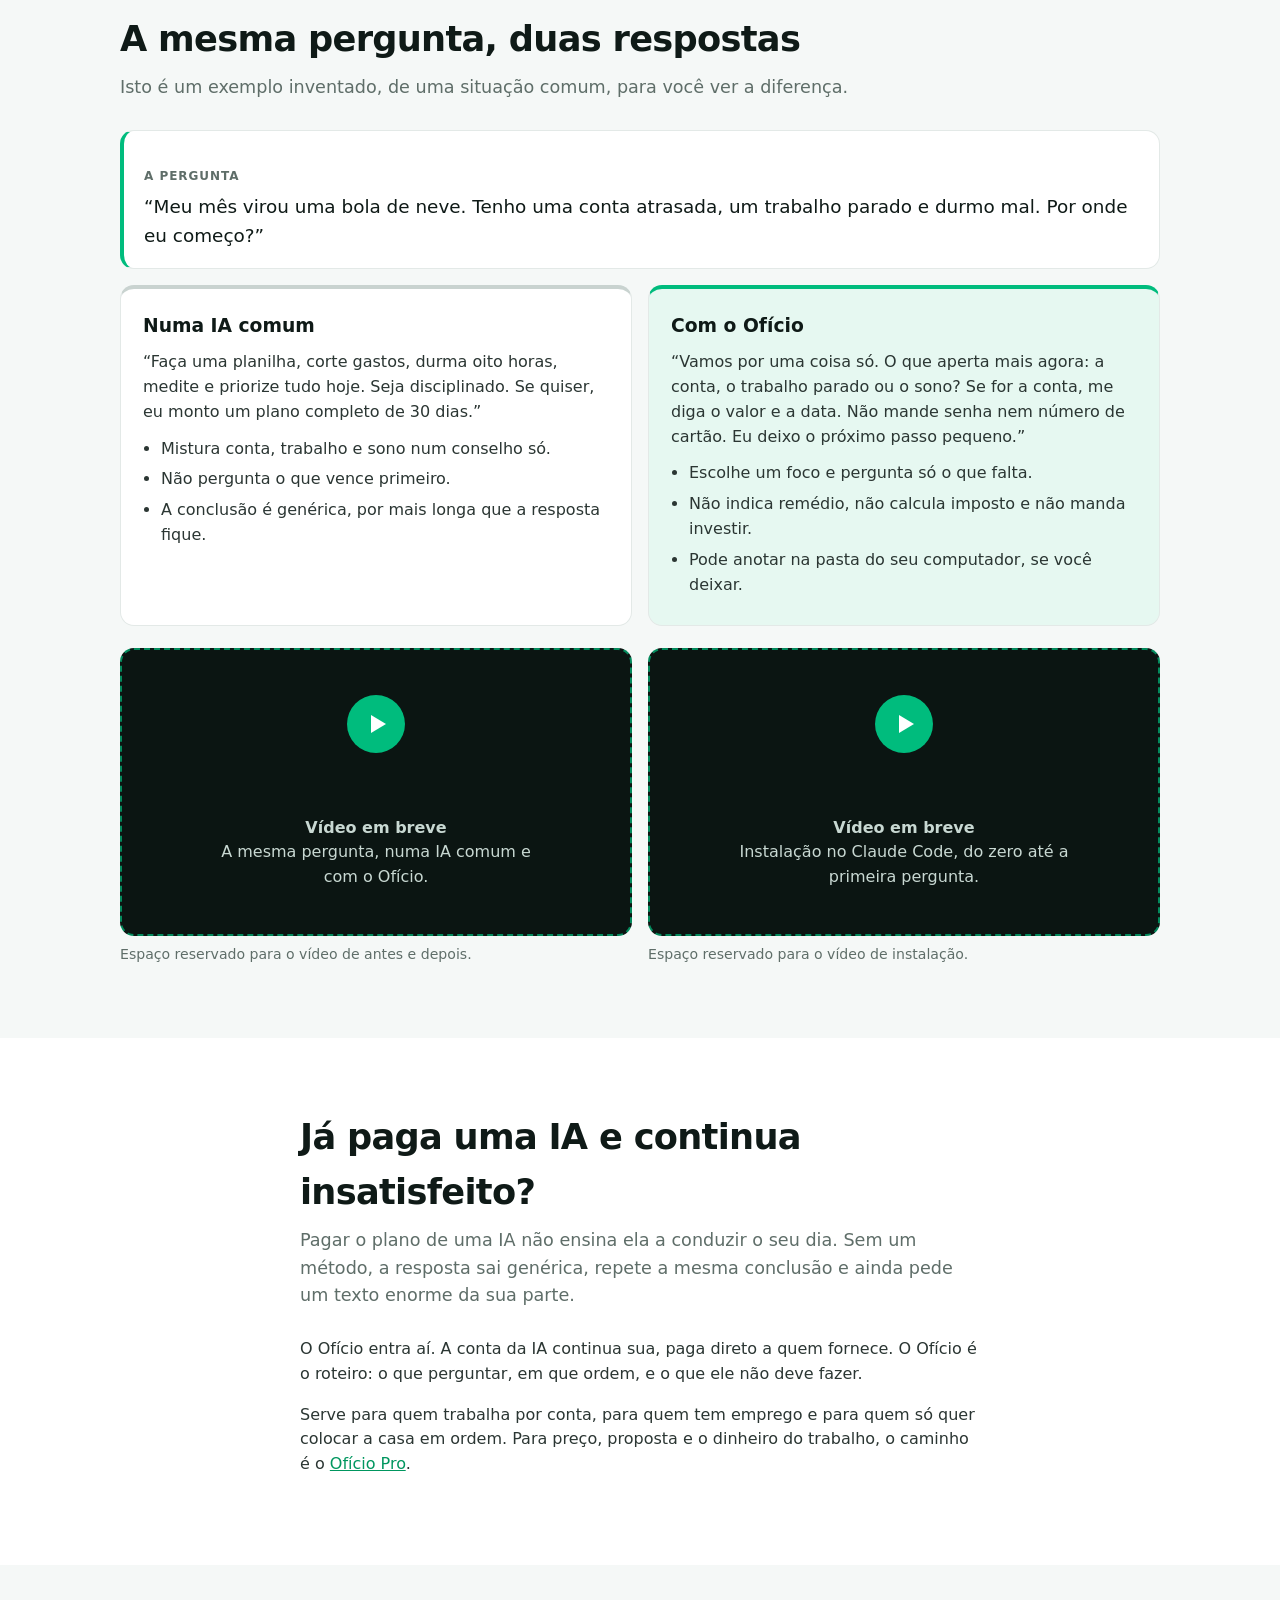
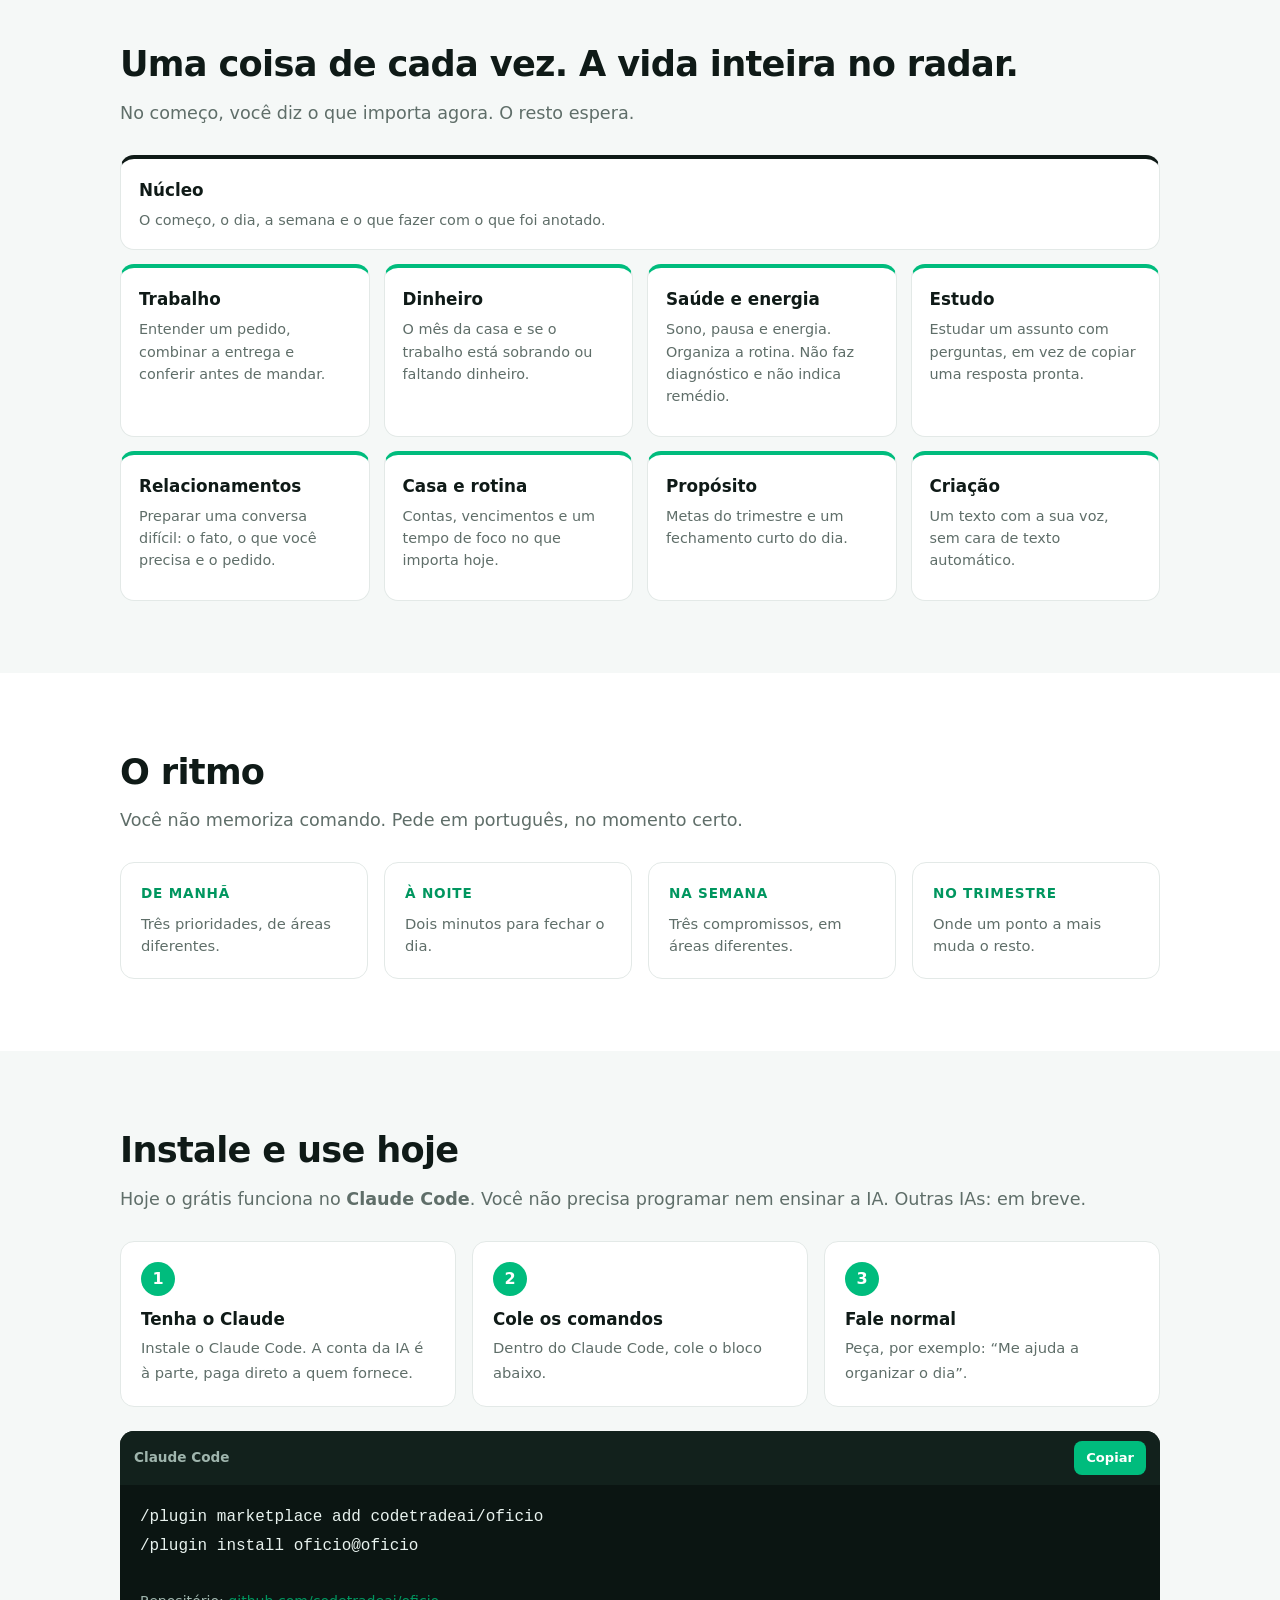
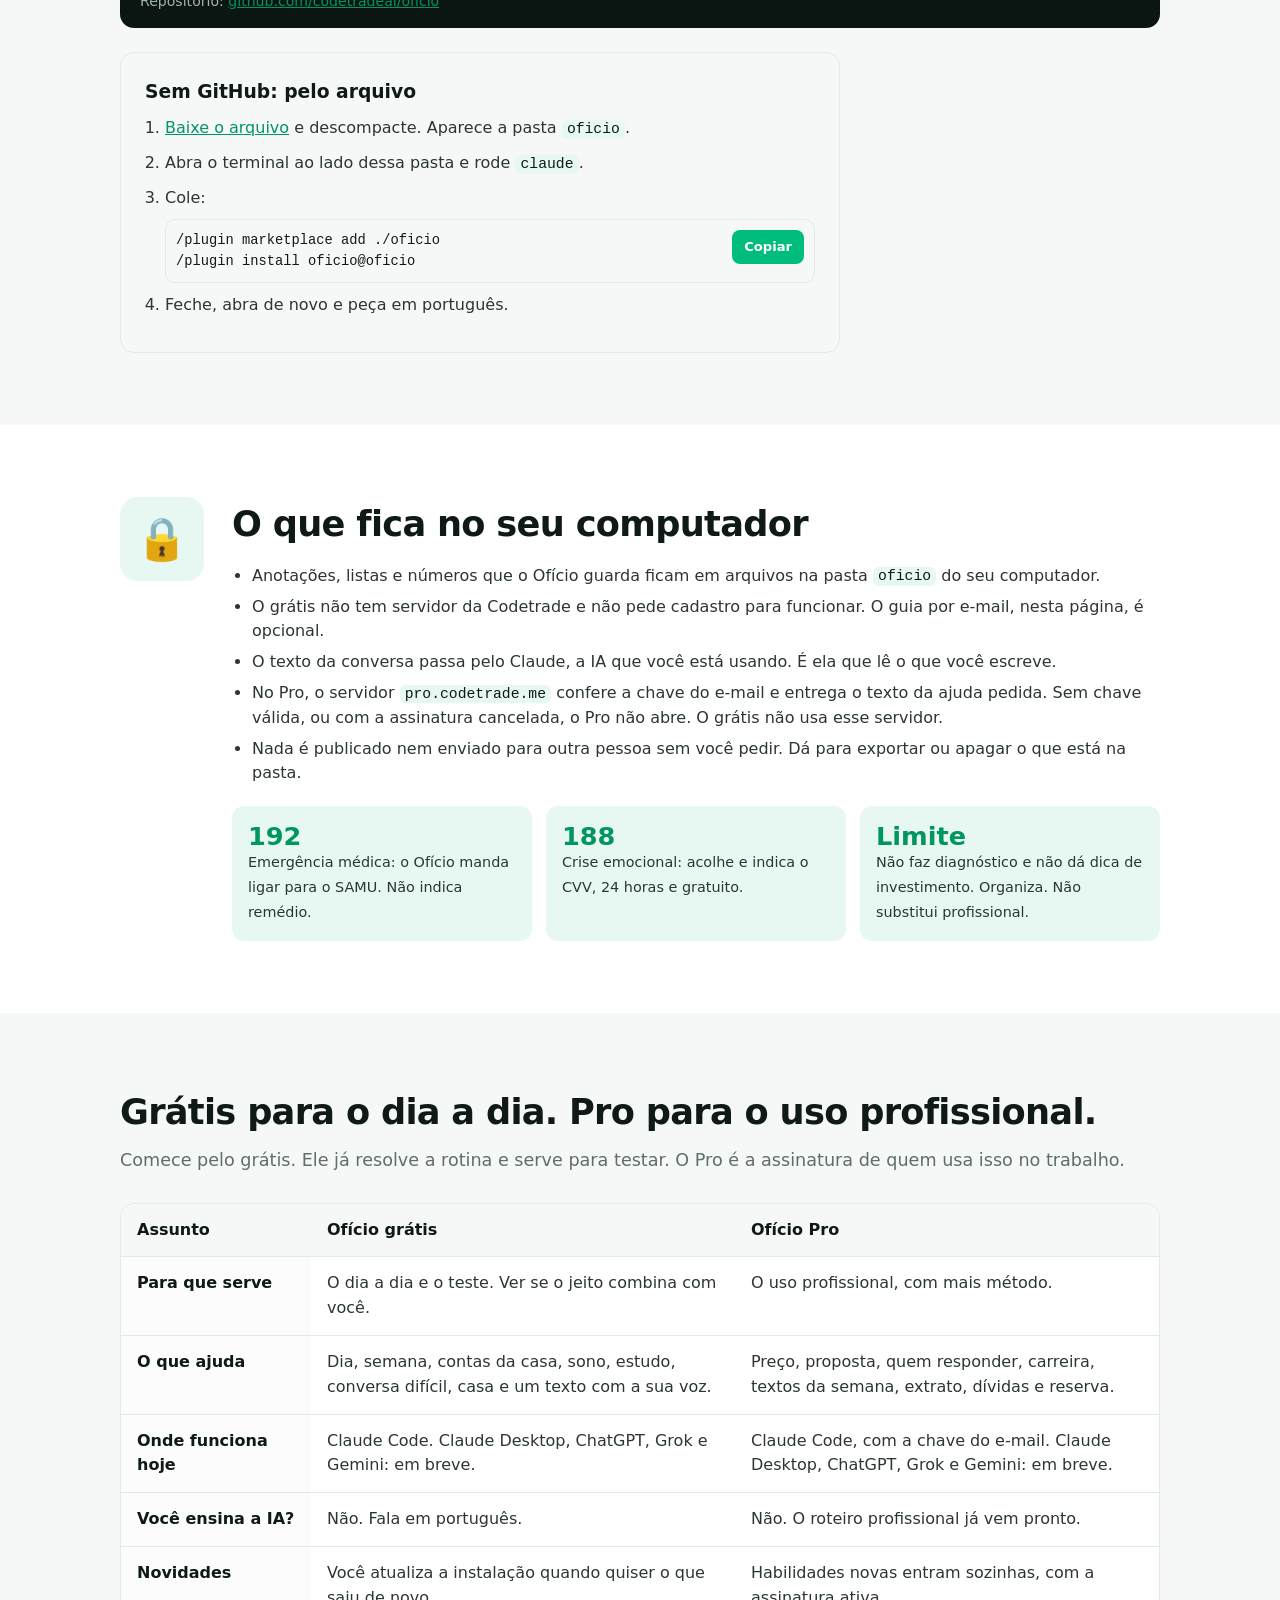
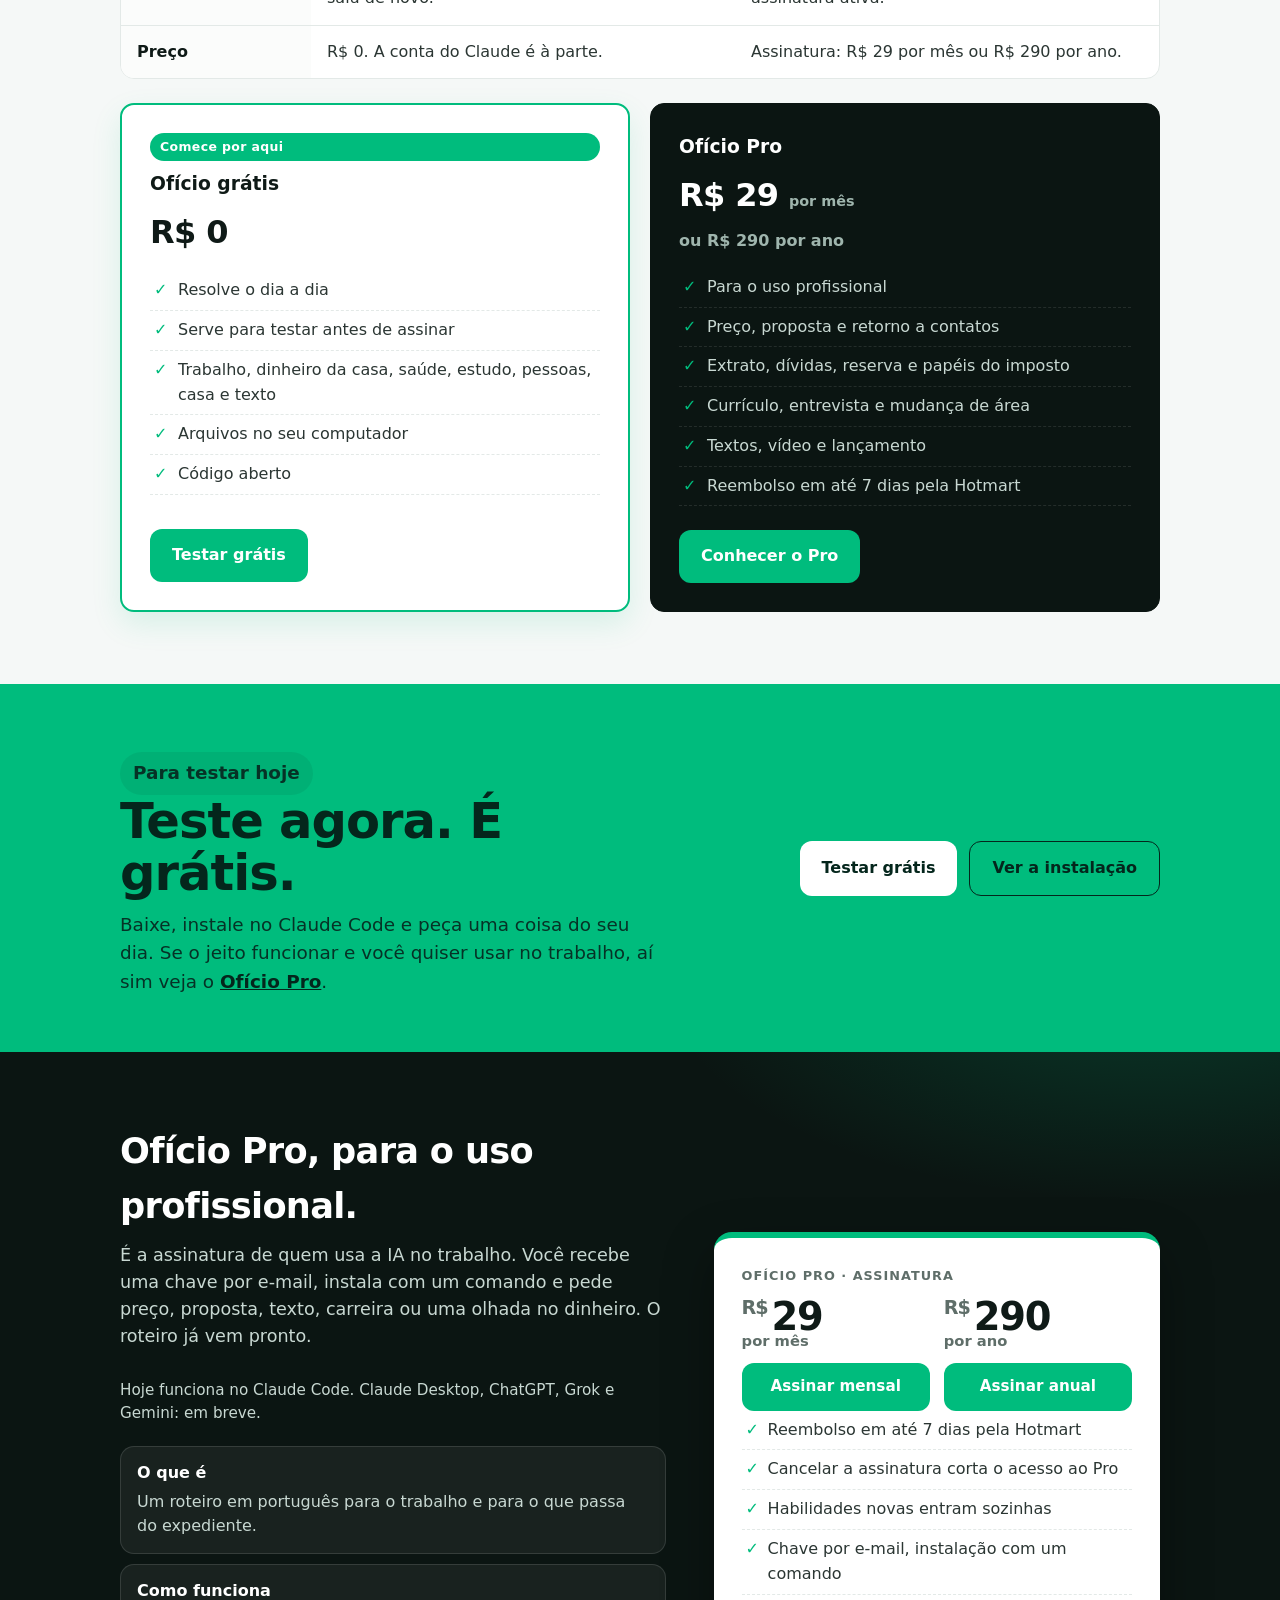
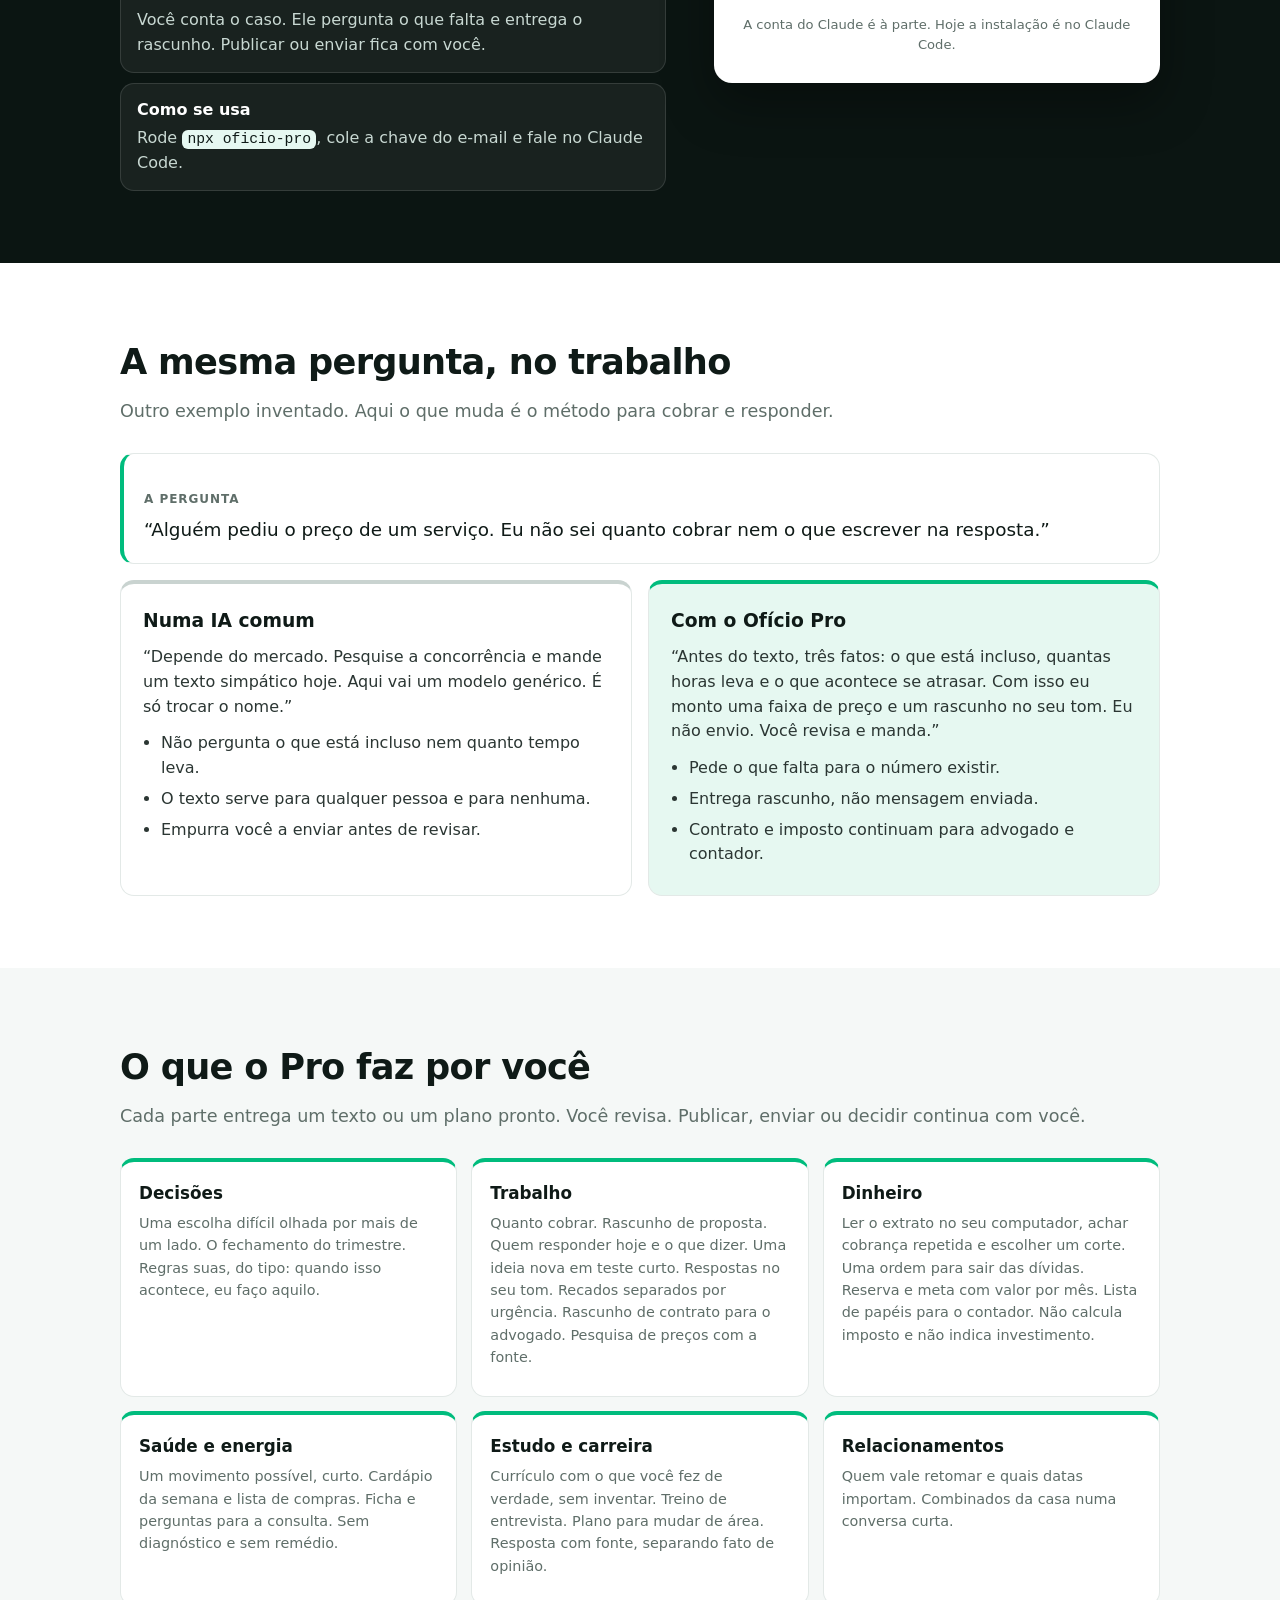
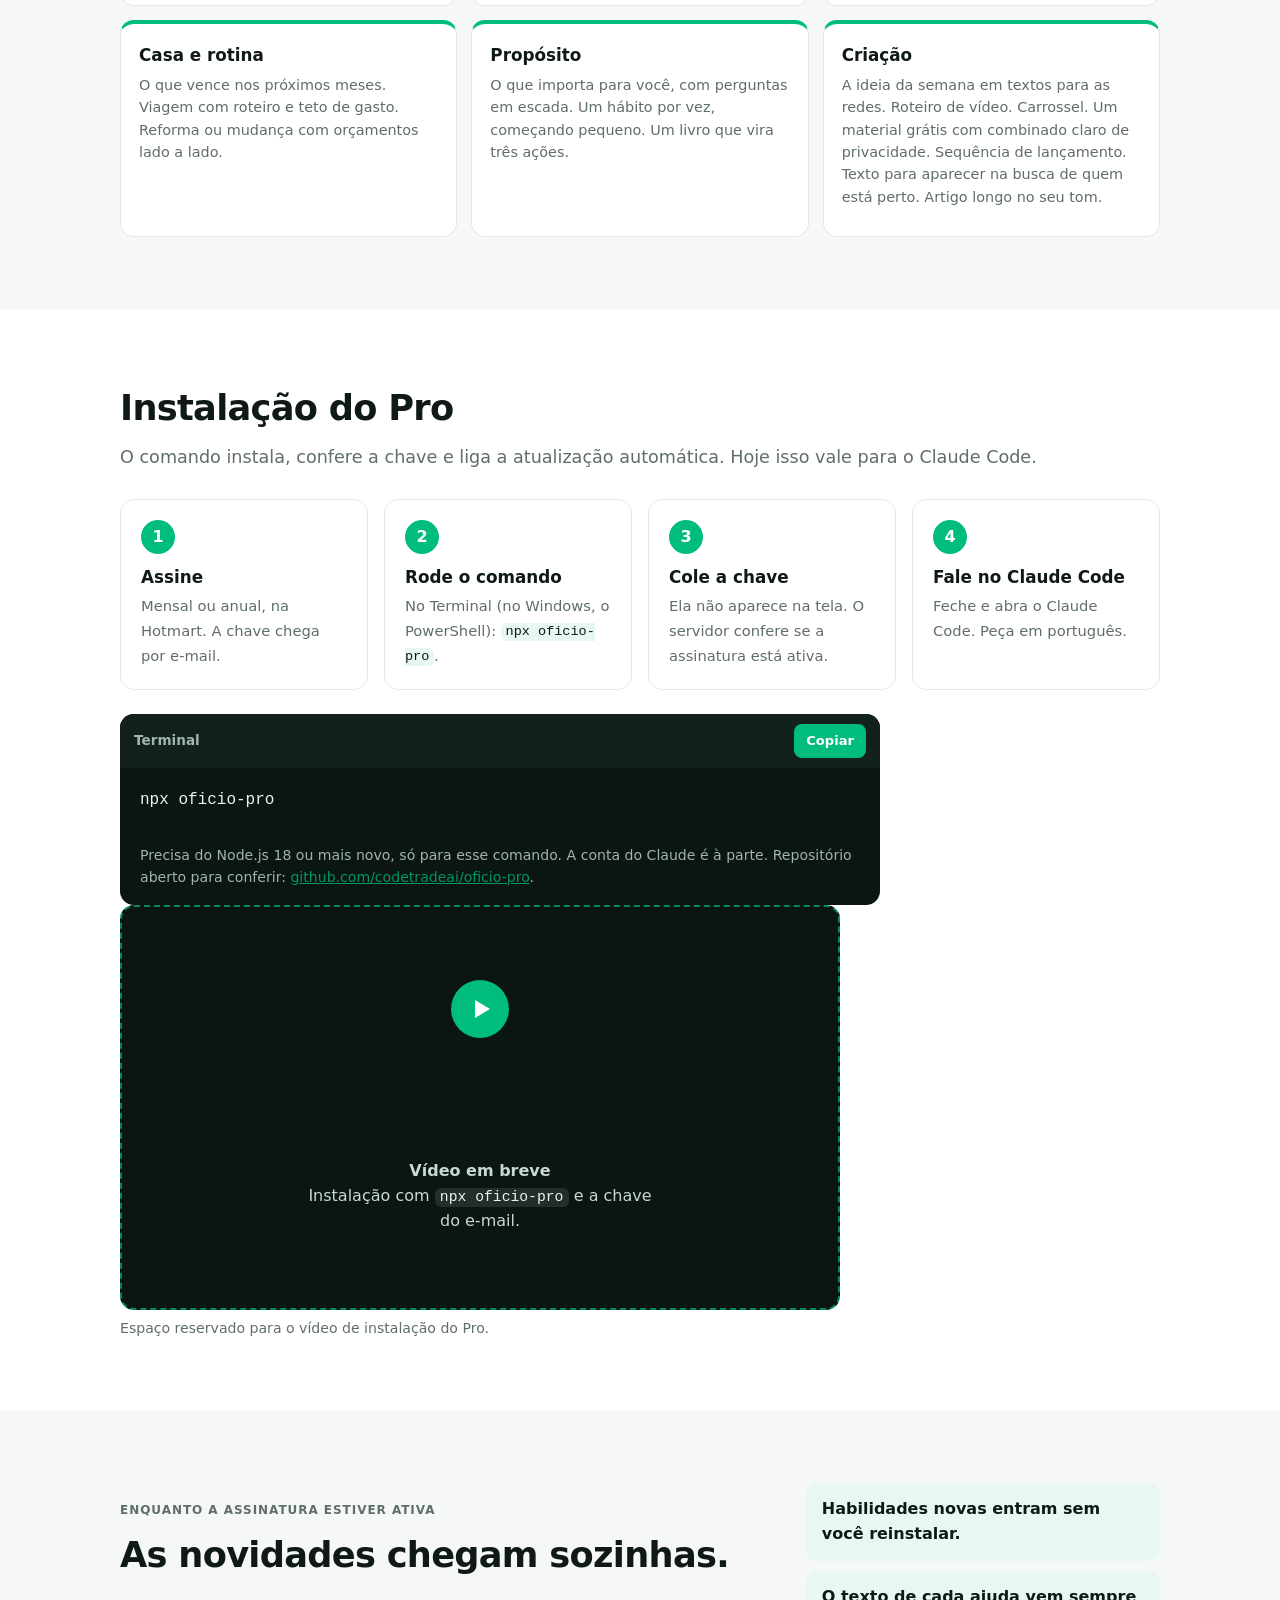
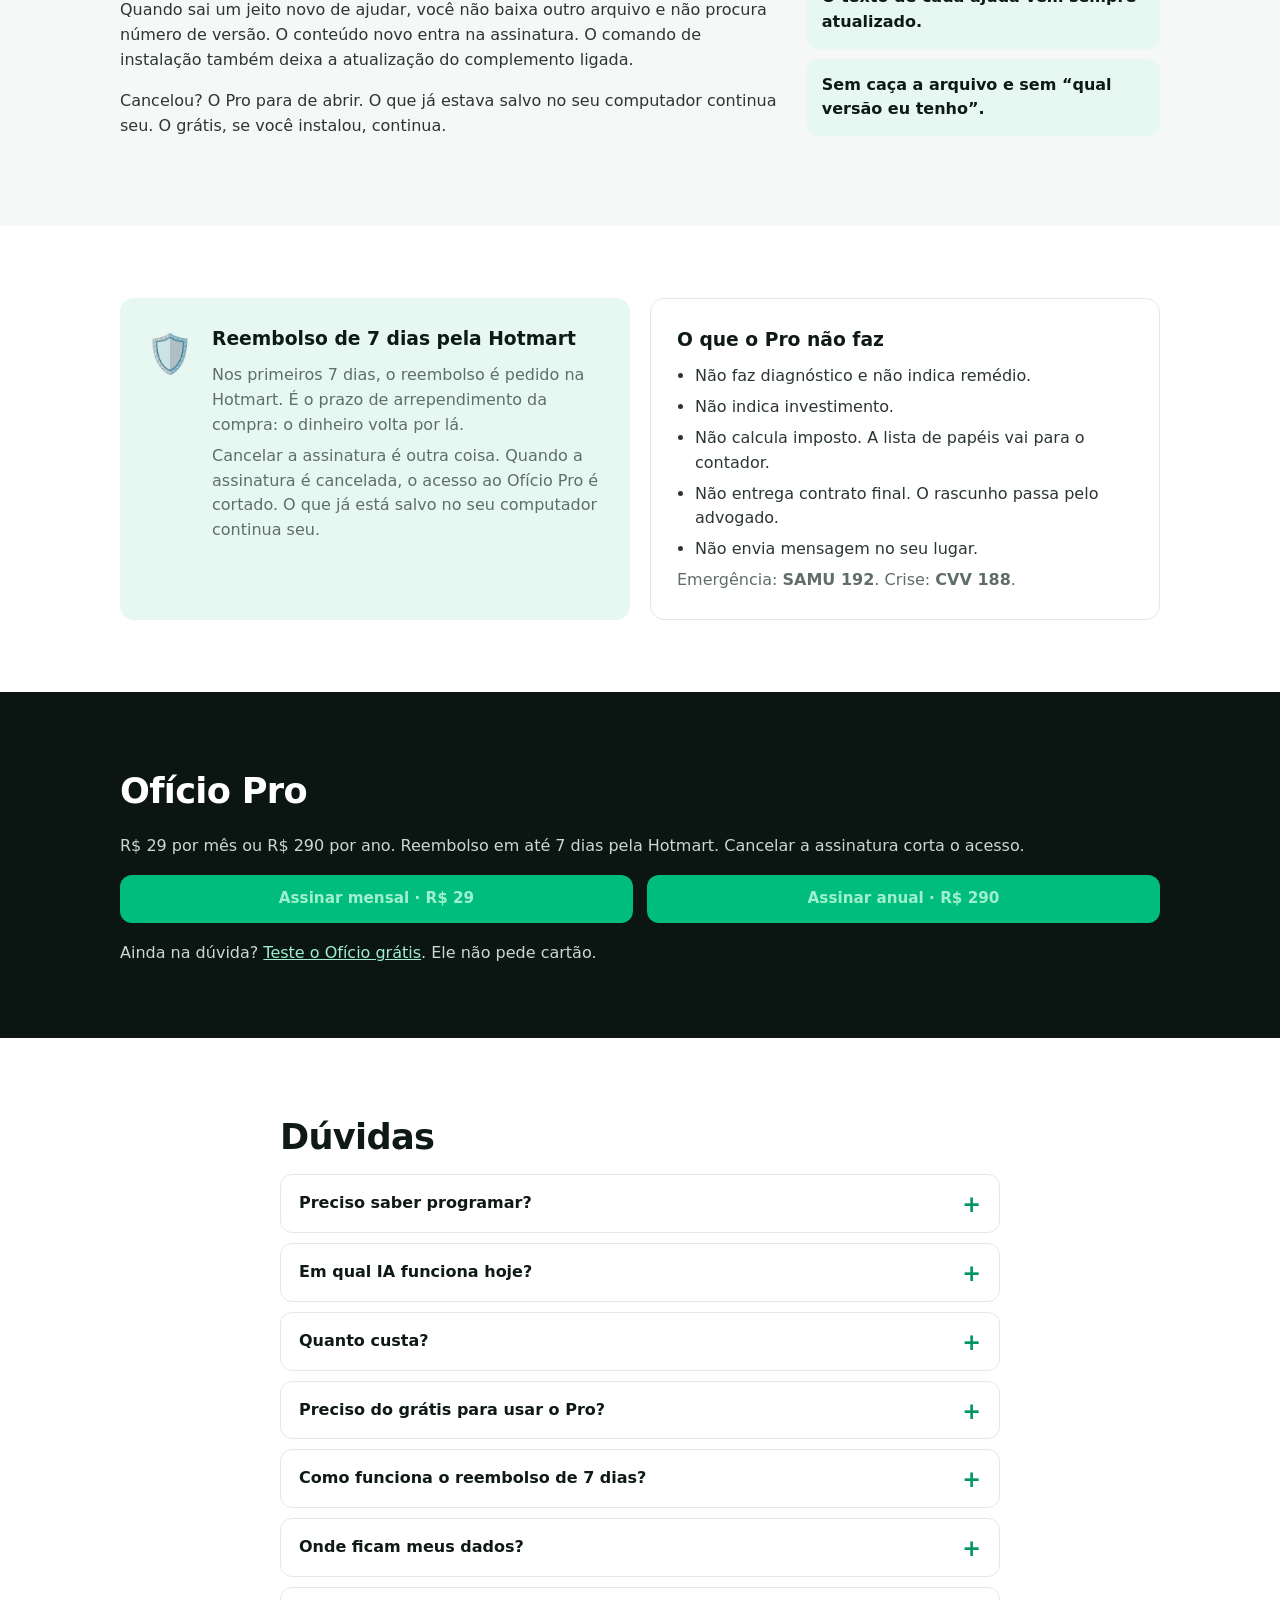
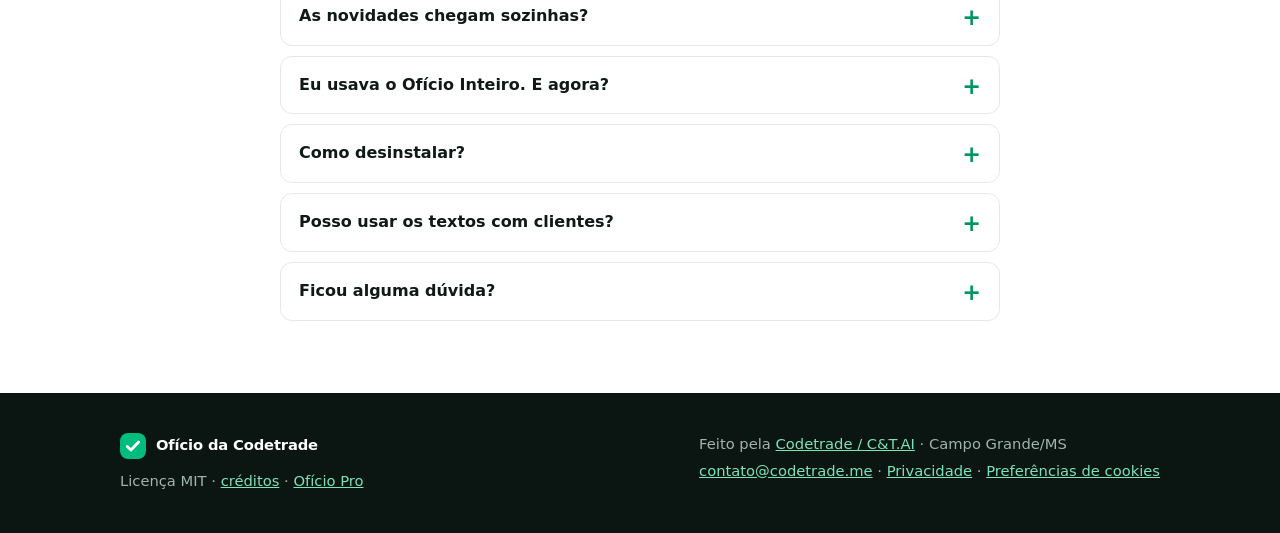
==== commit 2d1f2622: "Junta o grátis e o Pro numa página só, com redirecionamento do endereço antigo. O Pro fica na seção " ====
--- a/docs/pro/index.html
+++ b/docs/pro/index.html
@@ -3,330 +3,13 @@
 <head>
 <meta charset="utf-8">
 <meta name="viewport" content="width=device-width, initial-scale=1">
-<title>Ofício Pro da Codetrade · assinatura para usar a IA no trabalho e na vida</title>
-<meta name="description" content="Ofício Pro é a assinatura para usar o Claude com método: preço, proposta, carreira, textos e dinheiro. R$ 29 por mês ou R$ 290 por ano. Reembolso em até 7 dias pela Hotmart. O grátis serve para testar.">
-<link rel="icon" href="../assets/icone.svg" type="image/svg+xml">
-<link rel="stylesheet" href="../assets/style.css">
-<link rel="stylesheet" href="../assets/pro.css">
-<!-- Medição (GA4 e Pixel da Meta) só depois do "Aceitar": ../assets/consent.js. Compra e checkout: medidos pela Hotmart. -->
-<!-- Assinatura Hotmart 8865228 (Ofício Pro - Assinatura). Mensal off=woxgckni, anual off=dztnzyb3. -->
-<script src="../assets/consent.js" defer></script>
+<title>Ofício Pro · Ofício da Codetrade</title>
+<meta name="robots" content="noindex">
+<link rel="canonical" href="https://codetradeai.github.io/oficio/#pro">
+<meta http-equiv="refresh" content="0; url=../#pro">
+<script>location.replace("../#pro");</script>
 </head>
 <body>
-
-<a class="pular" href="#conteudo">Pular para o conteúdo</a>
-
-<header class="topo">
-  <div class="wrap topo-in">
-    <a class="marca" href="../"><span class="marca-ico" aria-hidden="true"></span>Ofício <span class="pro-tag">Pro</span></a>
-    <nav class="menu" aria-label="Seções">
-      <a href="#como">O que é</a>
-      <a href="#antes-depois">Exemplo</a>
-      <a href="#dentro">O que vem</a>
-      <a href="#instalar">Instalar</a>
-      <a href="#gratis">Testar grátis</a>
-      <a href="#faq">Dúvidas</a>
-      <a class="btn btn-pri btn-topo" href="#comprar">Assinar</a>
-    </nav>
-  </div>
-</header>
-
-<main id="conteudo">
-<section class="hero">
-  <div class="wrap">
-    <div class="hero-in">
-      <div>
-        <p class="selo">Assinatura · em português · para o Claude</p>
-        <h1>O Ofício Pro conduz a IA no seu trabalho. <span class="destaque">Você fala normal.</span></h1>
-        <p class="sub">É o complemento pago do Ofício. Você assina, recebe uma chave por e-mail e instala com um comando. A partir daí, pede preço, proposta, texto, carreira ou uma olhada no dinheiro — sem ensinar a ferramenta.</p>
-        <p class="mini">Hoje funciona no Claude Code. Claude Desktop (Cowork), ChatGPT, Grok e Gemini: em breve.</p>
-      </div>
-      <aside class="oferta" id="comprar" aria-label="Preços da assinatura">
-        <p class="oferta-nome">Ofício Pro · assinatura</p>
-        <div class="precos-duplos">
-          <div>
-            <p class="oferta-preco"><small>R$</small>29</p>
-            <p class="preco-periodo">por mês</p>
-            <a class="btn btn-pri btn-grande" data-checkout="mensal" data-evento="clique_comprar_pro" href="https://pay.hotmart.com/T108304780M?off=woxgckni">Assinar mensal</a>
-          </div>
-          <div>
-            <p class="oferta-preco"><small>R$</small>290</p>
-            <p class="preco-periodo">por ano</p>
-            <a class="btn btn-pri btn-grande" data-checkout="anual" data-evento="clique_comprar_pro" href="https://pay.hotmart.com/T108304780M?off=dztnzyb3">Assinar anual</a>
-          </div>
-        </div>
-        <ul>
-          <li>Reembolso em até 7 dias pela Hotmart</li>
-          <li>Cancelar a assinatura corta o acesso ao Pro</li>
-          <li>Habilidades novas entram sozinhas</li>
-          <li>Chave por e-mail, instalação com um comando</li>
-        </ul>
-        <p class="oferta-req">A conta do Claude é à parte. Hoje a instalação é no Claude Code.</p>
-      </aside>
-    </div>
-    <ol class="hero-passos" id="como">
-      <li><b>O que é</b><span>Um roteiro pronto, em português, para o uso profissional e para a vida fora do expediente.</span></li>
-      <li><b>Como funciona</b><span>Você conta o caso. Ele pergunta o que falta e entrega o rascunho. Publicar ou enviar fica com você.</span></li>
-      <li><b>Como se usa</b><span>Rode <code>npx oficio-pro</code>, cole a chave do e-mail e fale no Claude Code.</span></li>
-    </ol>
-  </div>
-</section>
-
-<section class="faixa-gratis" id="gratis">
-  <div class="wrap faixa-in">
-    <div>
-      <p class="selo selo-claro">Teste antes de assinar</p>
-      <h2>O Ofício grátis resolve o dia a dia.</h2>
-      <p>Manhã, semana, contas da casa, sono, estudo e uma conversa difícil. Serve para você ver se o jeito combina. O Pro é o passo seguinte, para o uso profissional. Os dois conversam em português. Você não ensina a ferramenta em nenhum dos dois.</p>
-    </div>
-    <div class="acoes">
-      <a class="btn btn-branco" href="../">Testar o grátis</a>
-      <a class="btn btn-sec" href="../downloads/oficio.zip" data-evento="download_zip" download>Baixar o grátis</a>
-    </div>
-  </div>
-</section>
-
-<section id="antes-depois" class="bloco">
-  <span id="testado"></span>
-  <div class="wrap">
-    <h2>A mesma pergunta, duas respostas</h2>
-    <p class="lead">Exemplo inventado, de uma situação comum. A ideia é ver o que muda quando o roteiro já vem pronto.</p>
-    <blockquote class="pergunta">
-      <p class="rotulo">A pergunta</p>
-      <p>“Alguém pediu o preço de um serviço. Eu não sei quanto cobrar nem o que escrever na resposta.”</p>
-    </blockquote>
-    <div class="antes">
-      <article class="antes-col sem">
-        <h3>Numa IA comum</h3>
-        <p>“Depende do mercado. Pesquise a concorrência e mande um texto simpático hoje. Aqui vai um modelo genérico. É só trocar o nome.”</p>
-        <ul>
-          <li>Não pergunta o que está incluso nem quanto tempo leva.</li>
-          <li>O texto serve para qualquer pessoa e para nenhuma.</li>
-          <li>Empurra você a enviar antes de revisar.</li>
-        </ul>
-      </article>
-      <article class="antes-col com">
-        <h3>Com o Ofício Pro</h3>
-        <p>“Antes do texto, três fatos: o que está incluso, quantas horas leva e o que acontece se atrasar. Com isso eu monto uma faixa de preço e um rascunho no seu tom. Eu não envio. Você revisa e manda.”</p>
-        <ul>
-          <li>Pede o que falta para o número existir.</li>
-          <li>Entrega rascunho, não mensagem enviada.</li>
-          <li>Contrato e imposto continuam para advogado e contador.</li>
-        </ul>
-      </article>
-    </div>
-    <div class="videos">
-      <figure class="video-espaco">
-        <div class="video-tela">
-          <span class="video-play" aria-hidden="true"></span>
-          <p><b>Vídeo em breve</b><br>A mesma pergunta, numa IA comum e com o Ofício Pro.</p>
-        </div>
-        <figcaption>Espaço reservado para o vídeo de antes e depois.</figcaption>
-      </figure>
-      <figure class="video-espaco">
-        <div class="video-tela">
-          <span class="video-play" aria-hidden="true"></span>
-          <p><b>Vídeo em breve</b><br>Instalação com <code>npx oficio-pro</code> e a chave do e-mail.</p>
-        </div>
-        <figcaption>Espaço reservado para o vídeo de instalação.</figcaption>
-      </figure>
-    </div>
-  </div>
-</section>
-
-<section class="bloco bloco-cinza">
-  <div class="wrap estreito">
-    <h2>Já paga uma IA e continua insatisfeito?</h2>
-    <p class="lead">O plano pago de uma IA responde. Ele não sabe, sozinho, como você cobra, como escreve uma proposta ou como olha um extrato sem se perder.</p>
-    <p>Aí o texto fica genérico, a conclusão se repete e você ainda precisa escrever um pedido enorme para chegar perto do que queria. A maioria das pessoas não vive disso. Não deveria precisar.</p>
-    <p>O Ofício Pro é esse método, em português. A conta do Claude continua sua. A assinatura é outra coisa: R$ 29 por mês ou R$ 290 por ano. Vale para quem tem empresa, para quem trabalha por conta e para quem quer organizar a própria vida com o mesmo cuidado.</p>
-  </div>
-</section>
-
-<section id="dentro" class="bloco">
-  <div class="wrap">
-    <h2>O que o Pro faz por você</h2>
-    <p class="lead">Cada parte entrega um texto ou um plano pronto. Você revisa. Ele não publica, não envia mensagem e não decide no seu lugar.</p>
-    <div class="areas areas-pro">
-      <article class="area"><h3>Decisões</h3><p>Uma escolha difícil olhada por mais de um lado. O fechamento do trimestre. Regras suas, do tipo: quando isso acontece, eu faço aquilo.</p></article>
-      <article class="area"><h3>Trabalho</h3><p>Quanto cobrar. Rascunho de proposta. Quem responder hoje e o que dizer. Uma ideia nova em teste curto. Respostas no seu tom. Recados separados por urgência. Rascunho de contrato para o advogado. Pesquisa de preços com a fonte.</p></article>
-      <article class="area"><h3>Dinheiro</h3><p>Ler o extrato no seu computador, achar cobrança repetida e escolher um corte. Uma ordem para sair das dívidas. Reserva e meta com valor por mês. Lista de papéis para o contador. Não calcula imposto e não indica investimento.</p></article>
-      <article class="area"><h3>Saúde e energia</h3><p>Um movimento possível, curto. Cardápio da semana e lista de compras. Ficha e perguntas para a consulta. Sem diagnóstico e sem remédio.</p></article>
-      <article class="area"><h3>Estudo e carreira</h3><p>Currículo com o que você fez de verdade, sem inventar. Treino de entrevista. Plano para mudar de área. Resposta com fonte, separando fato de opinião.</p></article>
-      <article class="area"><h3>Relacionamentos</h3><p>Quem vale retomar e quais datas importam. Combinados da casa numa conversa curta.</p></article>
-      <article class="area"><h3>Casa e rotina</h3><p>O que vence nos próximos meses. Viagem com roteiro e teto de gasto. Reforma ou mudança com orçamentos lado a lado.</p></article>
-      <article class="area"><h3>Propósito</h3><p>O que importa para você, com perguntas em escada. Um hábito por vez, começando pequeno. Um livro que vira três ações.</p></article>
-      <article class="area"><h3>Criação</h3><p>A ideia da semana em textos para as redes. Roteiro de vídeo. Carrossel. Um material grátis com combinado claro de privacidade. Sequência de lançamento. Texto para aparecer na busca de quem está perto. Artigo longo no seu tom.</p></article>
-    </div>
-  </div>
-</section>
-
-<section id="instalar" class="bloco bloco-cinza">
-  <span id="entrega"></span>
-  <div class="wrap">
-    <h2>Instalação em poucos passos</h2>
-    <p class="lead">Você não configura a IA na mão. O comando instala, confere a chave e liga a atualização automática.</p>
-    <ol class="passos">
-      <li><b>1</b><h3>Assine</h3><span>Mensal ou anual, na Hotmart. A chave chega por e-mail.</span></li>
-      <li><b>2</b><h3>Rode o comando</h3><span>No Terminal (no Windows, o PowerShell): <code>npx oficio-pro</code>.</span></li>
-      <li><b>3</b><h3>Cole a chave</h3><span>Ela não aparece na tela. O servidor confere se a assinatura está ativa.</span></li>
-      <li><b>4</b><h3>Fale no Claude Code</h3><span>Feche e abra o Claude Code. Peça em português.</span></li>
-    </ol>
-    <div class="cmd-card cmd-pro">
-      <div class="cmd-head"><span>Terminal</span><button class="copiar" data-copiar="cmd-pro" type="button">Copiar</button></div>
-      <pre id="cmd-pro"><code>npx oficio-pro</code></pre>
-      <p class="nota">Precisa do Node.js 18 ou mais novo, só para esse comando. A conta do Claude é à parte. Repositório aberto para conferir: <a href="https://github.com/codetradeai/oficio-pro">github.com/codetradeai/oficio-pro</a>.</p>
-    </div>
-    <p class="lead lead-fim">Quer ver o dia a dia antes? <a href="../">Teste o Ofício grátis</a>. Ele não usa chave.</p>
-  </div>
-</section>
-
-<section class="bloco">
-  <div class="wrap atualiza">
-    <div>
-      <p class="rotulo">Enquanto a assinatura estiver ativa</p>
-      <h2>As novidades chegam sozinhas.</h2>
-      <p>Quando sai um jeito novo de ajudar, você não baixa outro arquivo e não procura número de versão. O conteúdo novo entra na assinatura. O comando de instalação também deixa a atualização do complemento ligada.</p>
-      <p>Cancelou? O Pro para de abrir. O que já estava salvo no seu computador continua seu. O grátis, se você instalou, continua.</p>
-    </div>
-    <ul class="atualiza-lista">
-      <li>Habilidades novas entram sem você reinstalar.</li>
-      <li>O texto de cada ajuda vem sempre atualizado.</li>
-      <li>Sem caça a arquivo e sem “qual versão eu tenho”.</li>
-    </ul>
-  </div>
-</section>
-
-<section class="bloco bloco-cinza">
-  <div class="wrap priv">
-    <div class="priv-ico" aria-hidden="true">🔒</div>
-    <div>
-      <h2>Privacidade, em linguagem clara</h2>
-      <ul class="priv-lista">
-        <li>Seus arquivos ficam no seu computador, na pasta <code>oficio</code>. Extrato, anotações e rascunhos não são publicados daqui.</li>
-        <li>O que você escreve na conversa passa pelo Claude, a IA que você está usando.</li>
-        <li>O servidor <code>pro.codetrade.me</code> entra só no Pro. Ele confere a chave do e-mail e entrega o texto da ajuda pedida. Sem chave válida, ou com a assinatura cancelada, o Pro não abre.</li>
-        <li>O Ofício grátis não usa esse servidor. O conteúdo dele já vem na instalação.</li>
-      </ul>
-    </div>
-  </div>
-</section>
-
-<section class="bloco">
-  <div class="wrap">
-    <div class="garantia-limites">
-      <article class="garantia">
-        <span class="g-ico" aria-hidden="true">🛡️</span>
-        <div>
-          <h3>Reembolso de 7 dias pela Hotmart</h3>
-          <p>Nos primeiros 7 dias, o reembolso é pedido na Hotmart. É o prazo de arrependimento da compra: o dinheiro volta por lá.</p>
-          <p>Cancelar a assinatura é outra coisa. Quando a assinatura é cancelada, o acesso ao Ofício Pro é cortado. Você não continua usando o Pro depois de cancelar.</p>
-        </div>
-      </article>
-      <article class="limites-pro">
-        <h3>O que o Pro não faz</h3>
-        <ul>
-          <li>Não faz diagnóstico e não indica remédio.</li>
-          <li>Não indica investimento.</li>
-          <li>Não calcula imposto. A lista de papéis vai para o contador.</li>
-          <li>Não entrega contrato final. O rascunho passa pelo advogado.</li>
-          <li>Não envia mensagem no seu lugar.</li>
-        </ul>
-        <p>Emergência: <b>SAMU 192</b>. Crise: <b>CVV 188</b>.</p>
-      </article>
-    </div>
-  </div>
-</section>
-
-<section id="planos" class="bloco bloco-cinza">
-  <div class="wrap">
-    <h2>Grátis para testar. Pro para o trabalho.</h2>
-    <div class="cmp" role="table" aria-label="Comparação entre o Ofício grátis e o Ofício Pro">
-      <div class="cmp-linha cmp-cab" role="row">
-        <p role="columnheader">Assunto</p>
-        <p role="columnheader">Ofício grátis</p>
-        <p role="columnheader">Ofício Pro</p>
-      </div>
-      <div class="cmp-linha" role="row">
-        <p role="rowheader">Para que serve</p>
-        <p role="cell"><span class="cmp-quem">Grátis. </span>O dia a dia. Também é o teste, antes de pagar.</p>
-        <p role="cell"><span class="cmp-quem">Pro. </span>O uso profissional, com mais método.</p>
-      </div>
-      <div class="cmp-linha" role="row">
-        <p role="rowheader">Exemplos</p>
-        <p role="cell"><span class="cmp-quem">Grátis. </span>Organizar o dia, o mês da casa, o sono, um estudo, uma conversa.</p>
-        <p role="cell"><span class="cmp-quem">Pro. </span>Cobrar, escrever proposta, olhar o extrato, preparar entrevista, montar a semana de textos.</p>
-      </div>
-      <div class="cmp-linha" role="row">
-        <p role="rowheader">Onde funciona hoje</p>
-        <p role="cell"><span class="cmp-quem">Grátis. </span>Claude Code.</p>
-        <p role="cell"><span class="cmp-quem">Pro. </span>Claude Code. Claude Desktop (Cowork) e outras IAs: em breve.</p>
-      </div>
-      <div class="cmp-linha" role="row">
-        <p role="rowheader">Instalação</p>
-        <p role="cell"><span class="cmp-quem">Grátis. </span>Dois comandos no Claude Code, ou o arquivo desta página.</p>
-        <p role="cell"><span class="cmp-quem">Pro. </span><code>npx oficio-pro</code> e a chave do e-mail.</p>
-      </div>
-      <div class="cmp-linha" role="row">
-        <p role="rowheader">Preço</p>
-        <p role="cell"><span class="cmp-quem">Grátis. </span>R$ 0</p>
-        <p role="cell"><span class="cmp-quem">Pro. </span>R$ 29 por mês ou R$ 290 por ano</p>
-      </div>
-      <div class="cmp-linha" role="row">
-        <p role="rowheader">Se mudar de ideia</p>
-        <p role="cell"><span class="cmp-quem">Grátis. </span>É grátis. Desinstala quando quiser. Os arquivos ficam.</p>
-        <p role="cell"><span class="cmp-quem">Pro. </span>Reembolso em até 7 dias pela Hotmart. Cancelar a assinatura corta o acesso ao Pro.</p>
-      </div>
-    </div>
-    <p class="cmp-acao"><a class="btn btn-pri" href="../">Testar o Ofício grátis</a></p>
-  </div>
-</section>
-
-<section id="faq" class="bloco">
-  <div class="wrap faq">
-    <h2>Dúvidas</h2>
-    <details><summary>O que é o Ofício Pro, em uma frase?</summary><p>É uma assinatura que instala no Claude Code um roteiro pronto, em português, para trabalho, dinheiro, carreira, casa e criação. Você fala normal. Não ensina a ferramenta.</p></details>
-    <details><summary>Preciso do Ofício grátis?</summary><p>Não é obrigatório. O grátis resolve o dia a dia e é o melhor jeito de testar. O Pro é para o uso profissional. Juntos, um cuida da rotina e o outro do trabalho.</p></details>
-    <details><summary>Em qual IA funciona? Preciso ensinar?</summary><p>Hoje, no Claude Code. A instalação é <code>npx oficio-pro</code> com a chave que chega por e-mail. Você não ensina a ferramenta. Claude Desktop (Cowork), ChatGPT, Grok e Gemini: em breve.</p></details>
-    <details><summary>Como é a cobrança?</summary><p>É assinatura: R$ 29 por mês ou R$ 290 por ano. A chave chega por e-mail depois do pagamento na Hotmart.</p></details>
-    <details><summary>Como funciona o reembolso de 7 dias?</summary><p>Em até 7 dias, o reembolso é pela Hotmart. Cancelar a assinatura corta o acesso ao Pro. O que já está salvo no seu computador continua seu.</p></details>
-    <details><summary>Onde ficam meus dados?</summary><p>Os arquivos ficam na pasta <code>oficio</code> do seu computador. A conversa passa pelo Claude. O servidor pro.codetrade.me confere a chave e entrega o conteúdo do Pro. O Pro não envia mensagem nem publica nada no seu lugar.</p></details>
-    <details><summary>As novidades chegam sozinhas?</summary><p>Sim, enquanto a assinatura estiver ativa. Habilidades novas entram sem você procurar uma versão.</p></details>
-    <details><summary>Posso usar os textos com clientes?</summary><p>Os textos que você gerar são seus. A chave é de uma pessoa: não compartilhe nem revenda.</p></details>
-    <details><summary>Ficou alguma dúvida?</summary><p><a href="mailto:contato@codetrade.me">contato@codetrade.me</a></p></details>
-  </div>
-</section>
-
-<section class="bloco cta-final">
-  <div class="wrap">
-    <h2>Ofício Pro</h2>
-    <p>R$ 29 por mês ou R$ 290 por ano. Reembolso em até 7 dias pela Hotmart. Cancelar a assinatura corta o acesso.</p>
-    <div class="precos-duplos precos-cta">
-      <div>
-        <a class="btn btn-pri btn-grande" data-checkout="mensal" data-evento="clique_comprar_pro" href="https://pay.hotmart.com/T108304780M?off=woxgckni">Assinar mensal · R$ 29</a>
-      </div>
-      <div>
-        <a class="btn btn-pri btn-grande" data-checkout="anual" data-evento="clique_comprar_pro" href="https://pay.hotmart.com/T108304780M?off=dztnzyb3">Assinar anual · R$ 290</a>
-      </div>
-    </div>
-    <p class="cta-gratis">Ainda na dúvida? <a href="../">Teste o Ofício grátis</a>. Ele não pede cartão.</p>
-  </div>
-</section>
-</main>
-
-<footer class="rodape">
-  <div class="wrap rod-in">
-    <div>
-      <p class="marca"><span class="marca-ico" aria-hidden="true"></span>Ofício Pro da Codetrade</p>
-      <p>Licença de uso individual · <a href="../">Ofício grátis</a></p>
-    </div>
-    <div>
-      <p>Feito pela <a href="https://codetrade.me">Codetrade / C&amp;T.AI</a> · Campo Grande/MS</p>
-      <p><a href="mailto:contato@codetrade.me">contato@codetrade.me</a> · <a href="../privacidade.html">Privacidade</a> · <button type="button" class="link-cookies" data-preferencias-cookies>Preferências de cookies</button></p>
-    </div>
-  </div>
-</footer>
-<script src="../assets/app.js"></script>
-<script src="../assets/pro.js"></script>
+<p>O Ofício Pro está na página principal. <a href="../#pro">Seguir para o Ofício Pro</a>.</p>
 </body>
 </html>
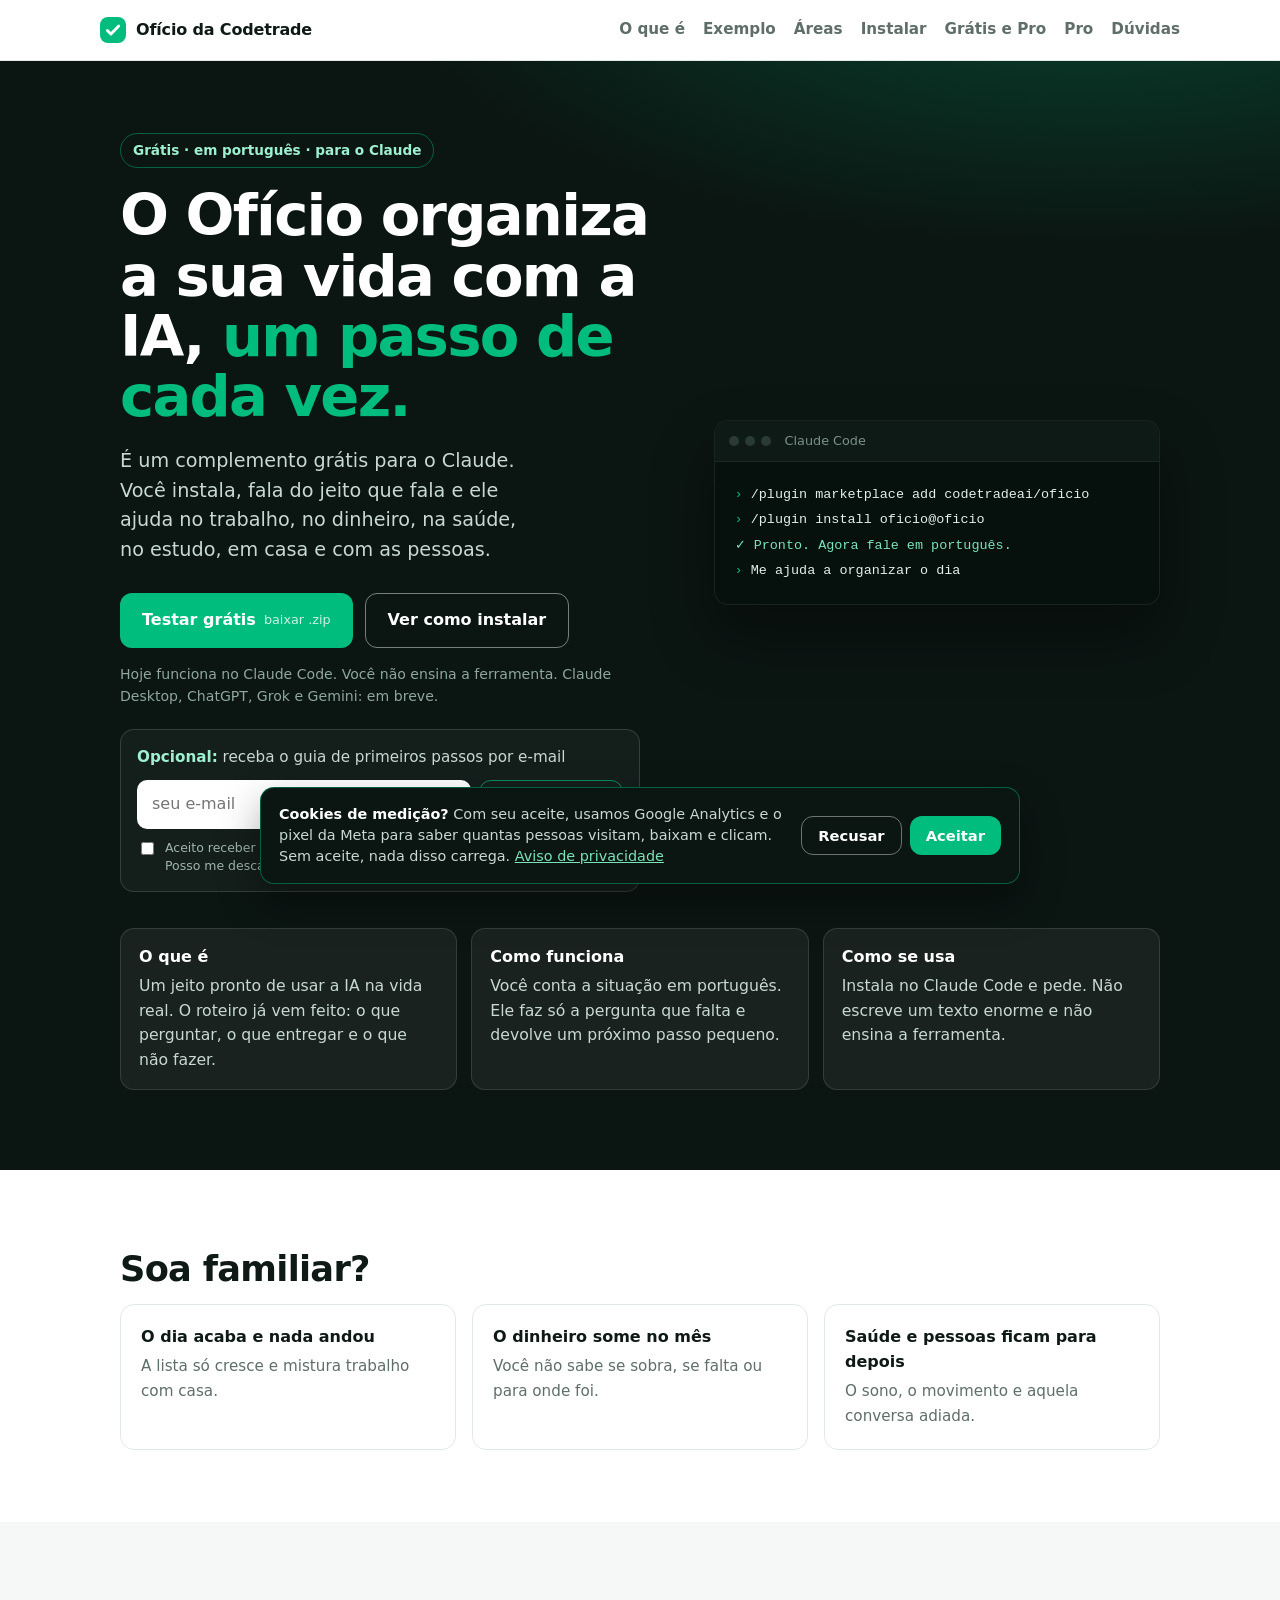
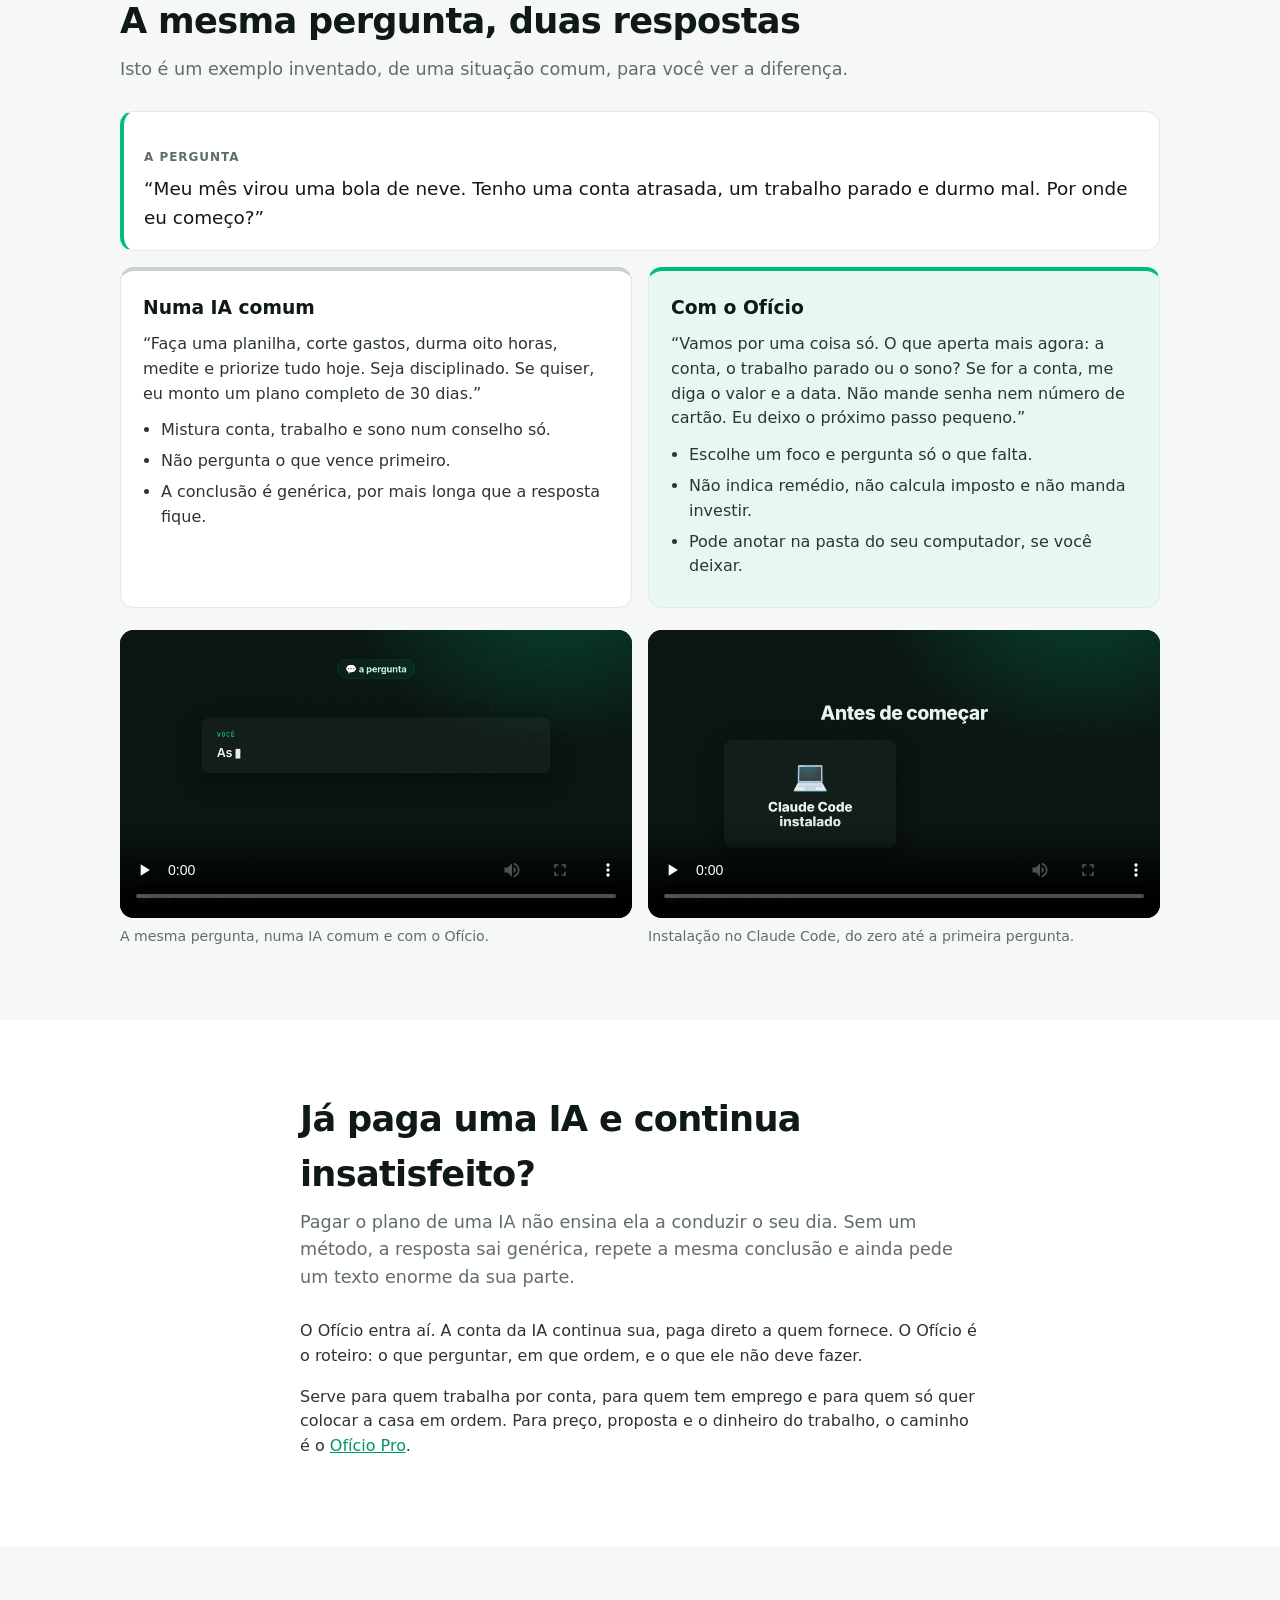
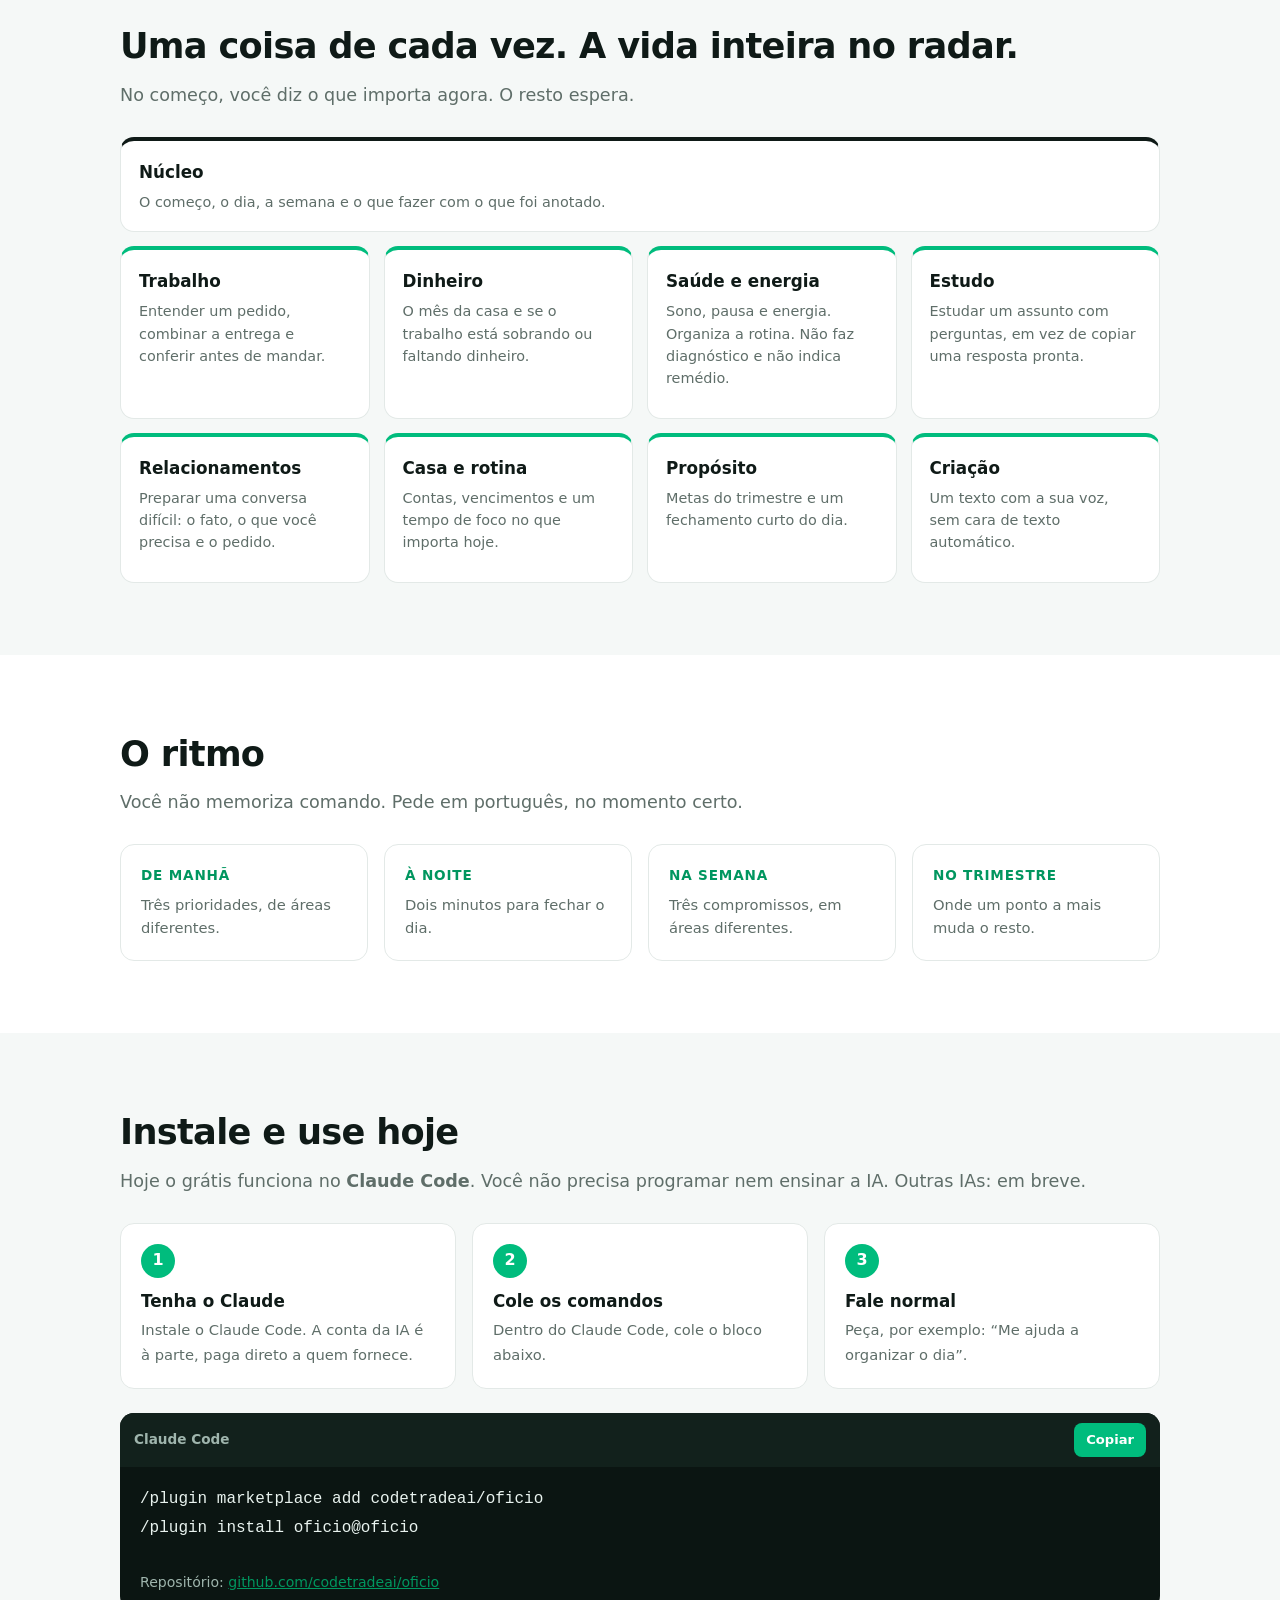
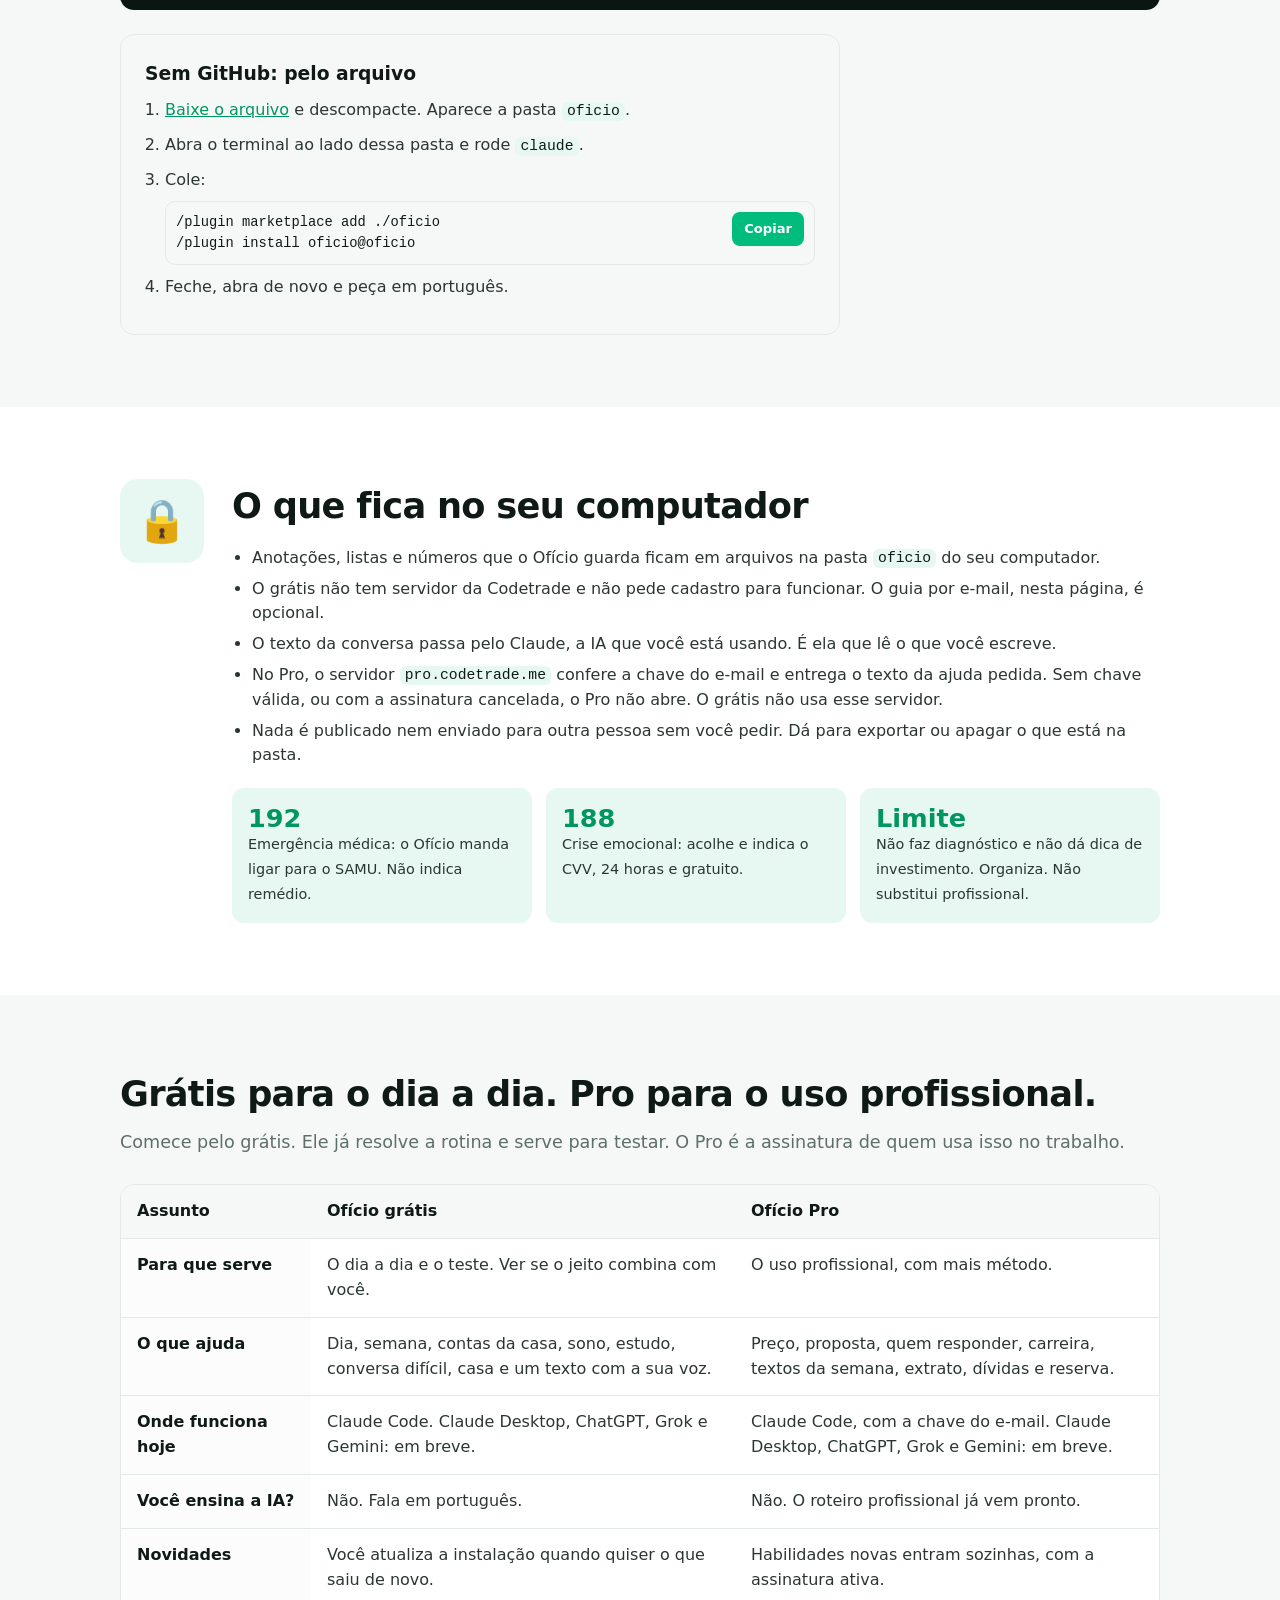
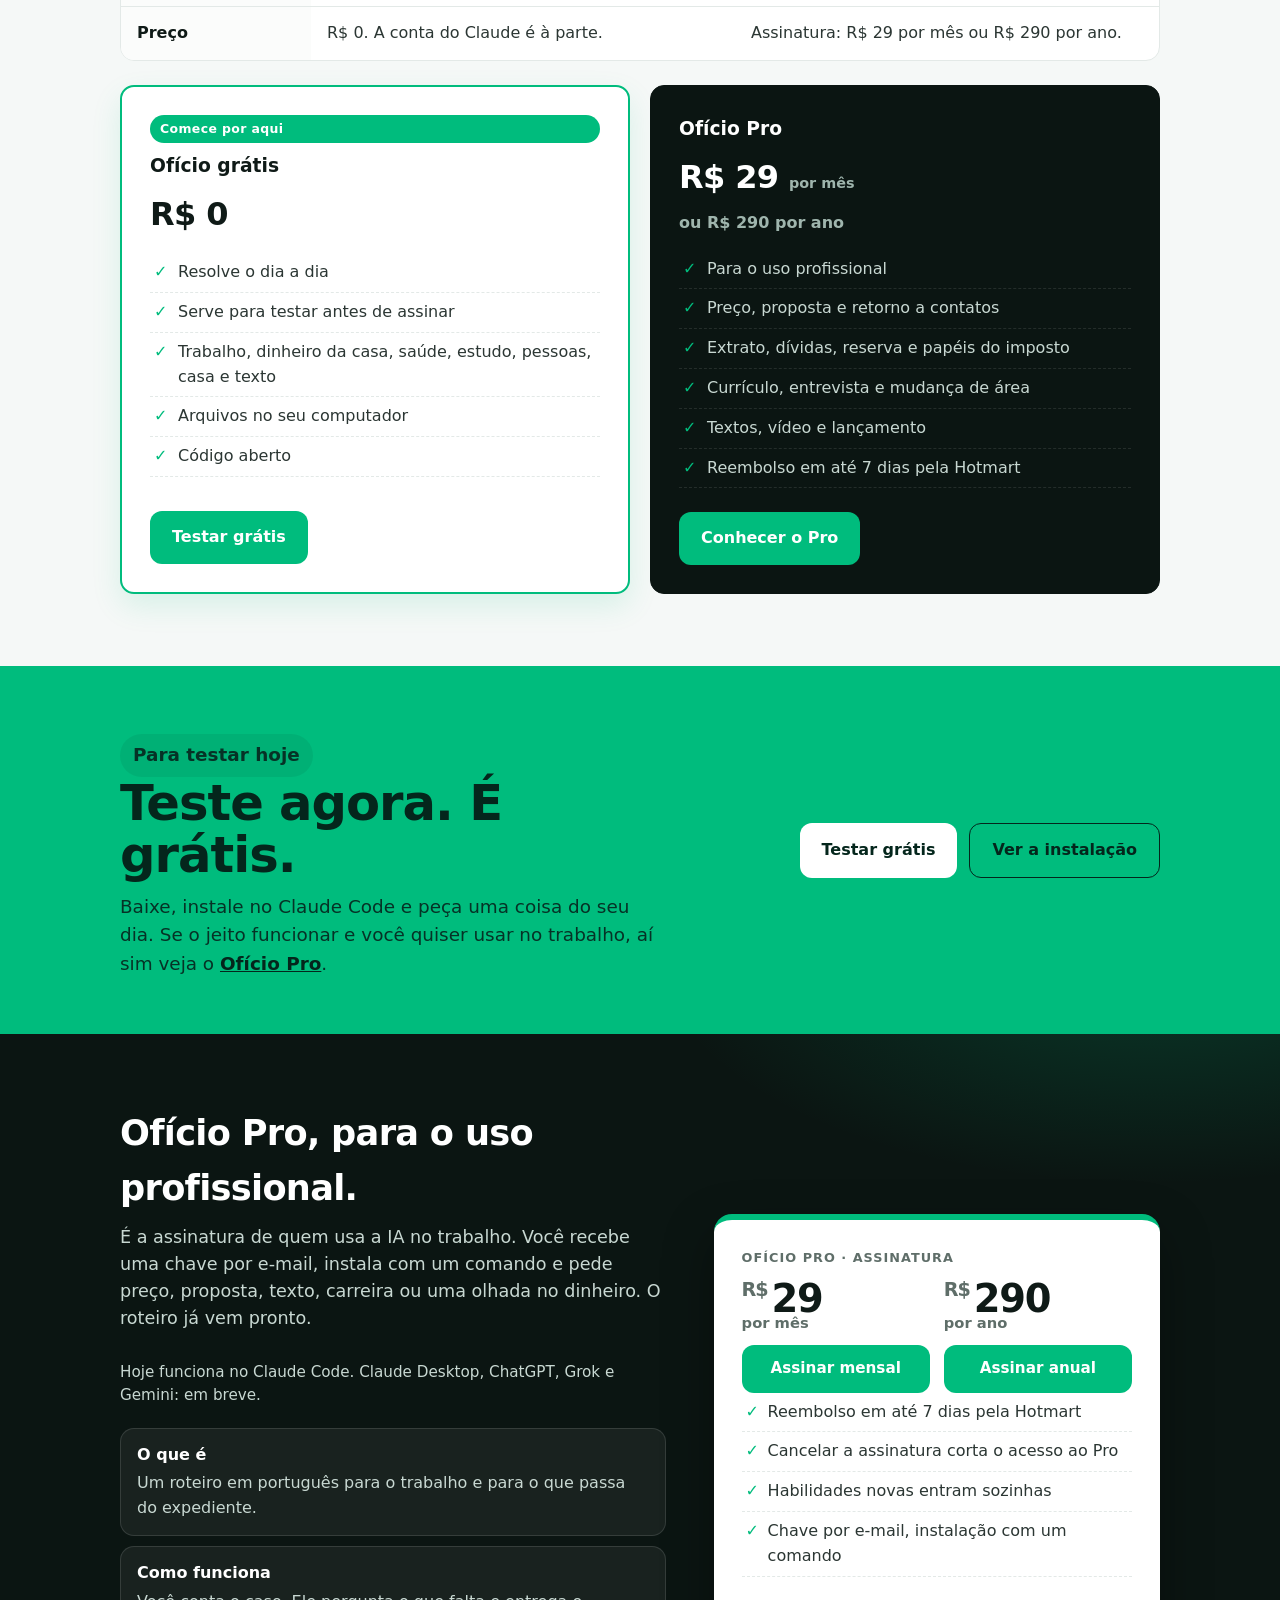
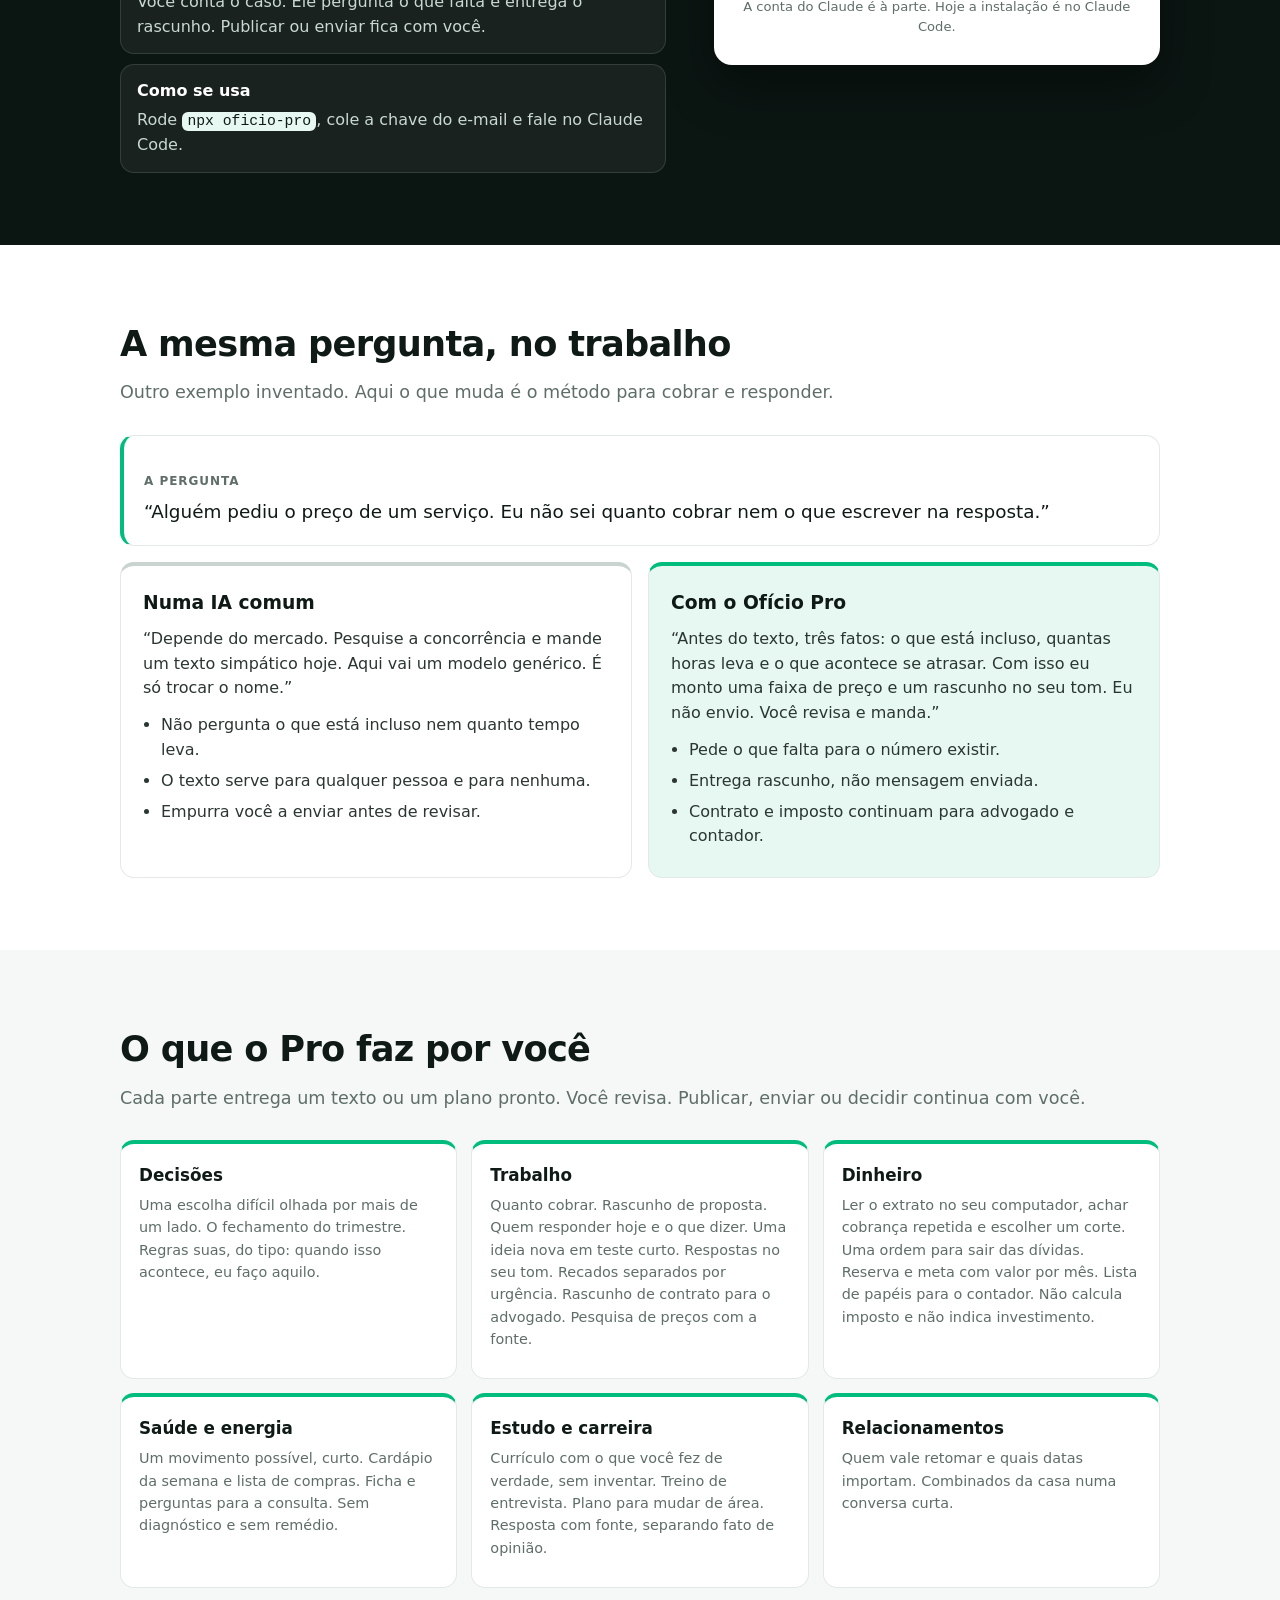
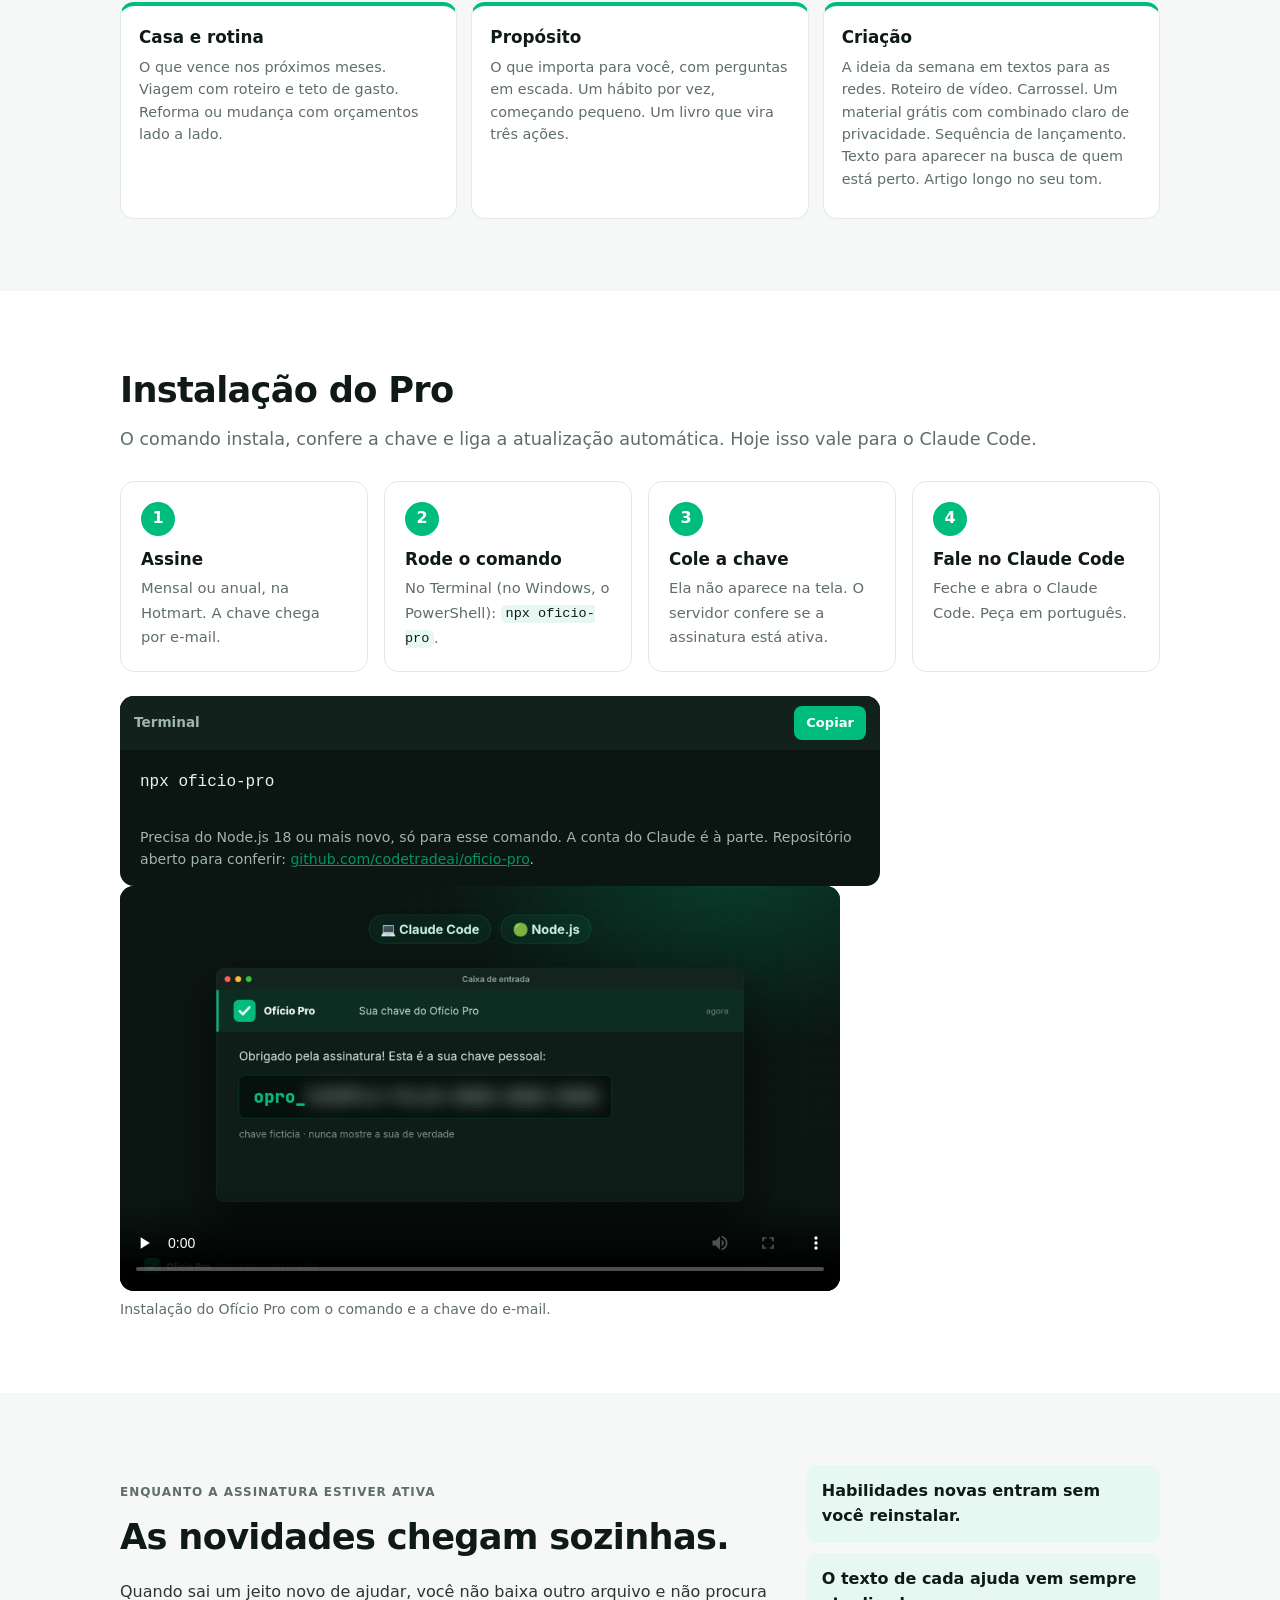
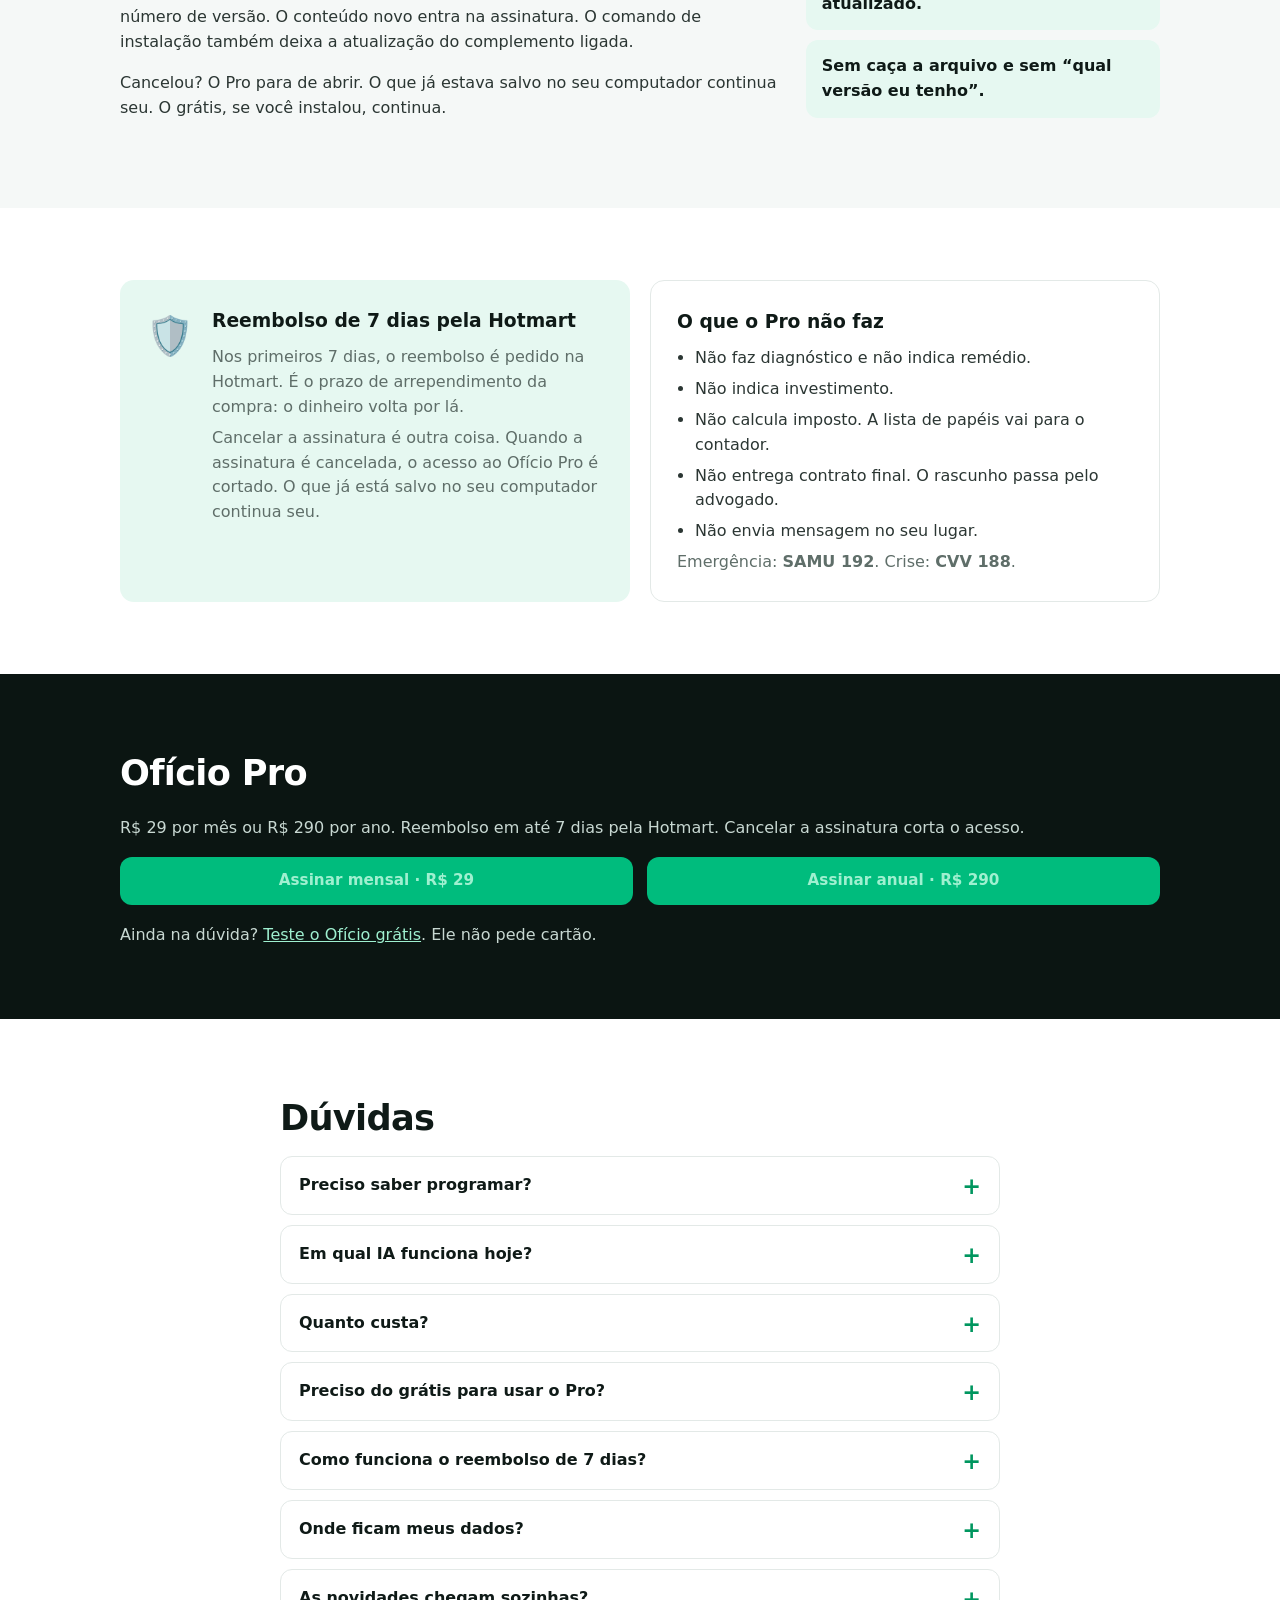
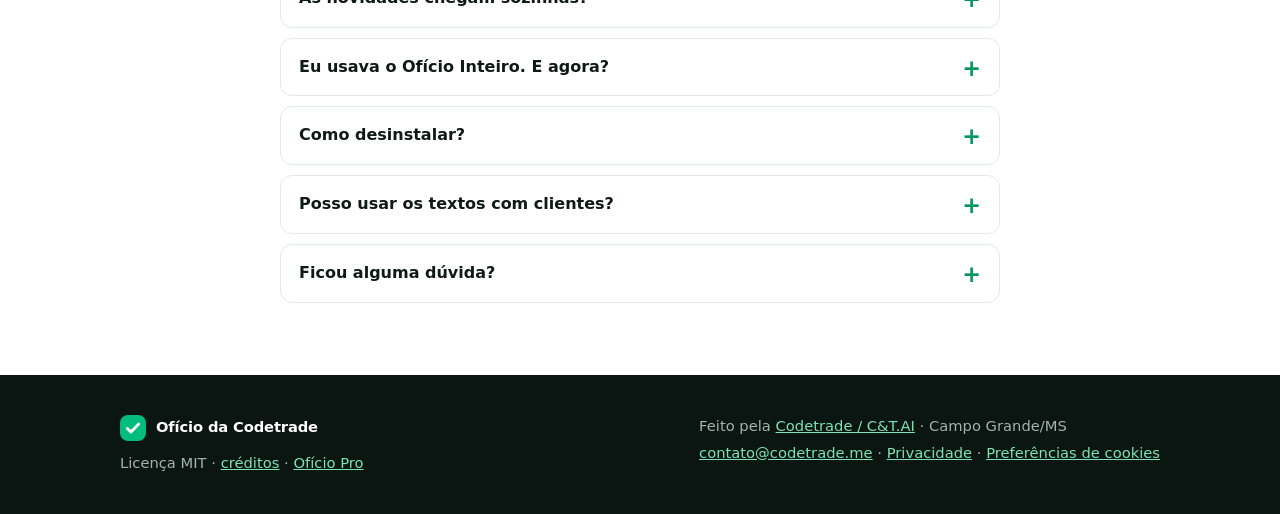
==== commit dcdce1a9: "Aponta o site para https://oficio.codetrade.me. O endereço antigo do GitHub Pages sai do canonical, " ====
--- a/docs/pro/index.html
+++ b/docs/pro/index.html
@@ -5,7 +5,7 @@
 <meta name="viewport" content="width=device-width, initial-scale=1">
 <title>Ofício Pro · Ofício da Codetrade</title>
 <meta name="robots" content="noindex">
-<link rel="canonical" href="https://codetradeai.github.io/oficio/#pro">
+<link rel="canonical" href="https://oficio.codetrade.me/#pro">
 <meta http-equiv="refresh" content="0; url=../#pro">
 <script>location.replace("../#pro");</script>
 </head>
